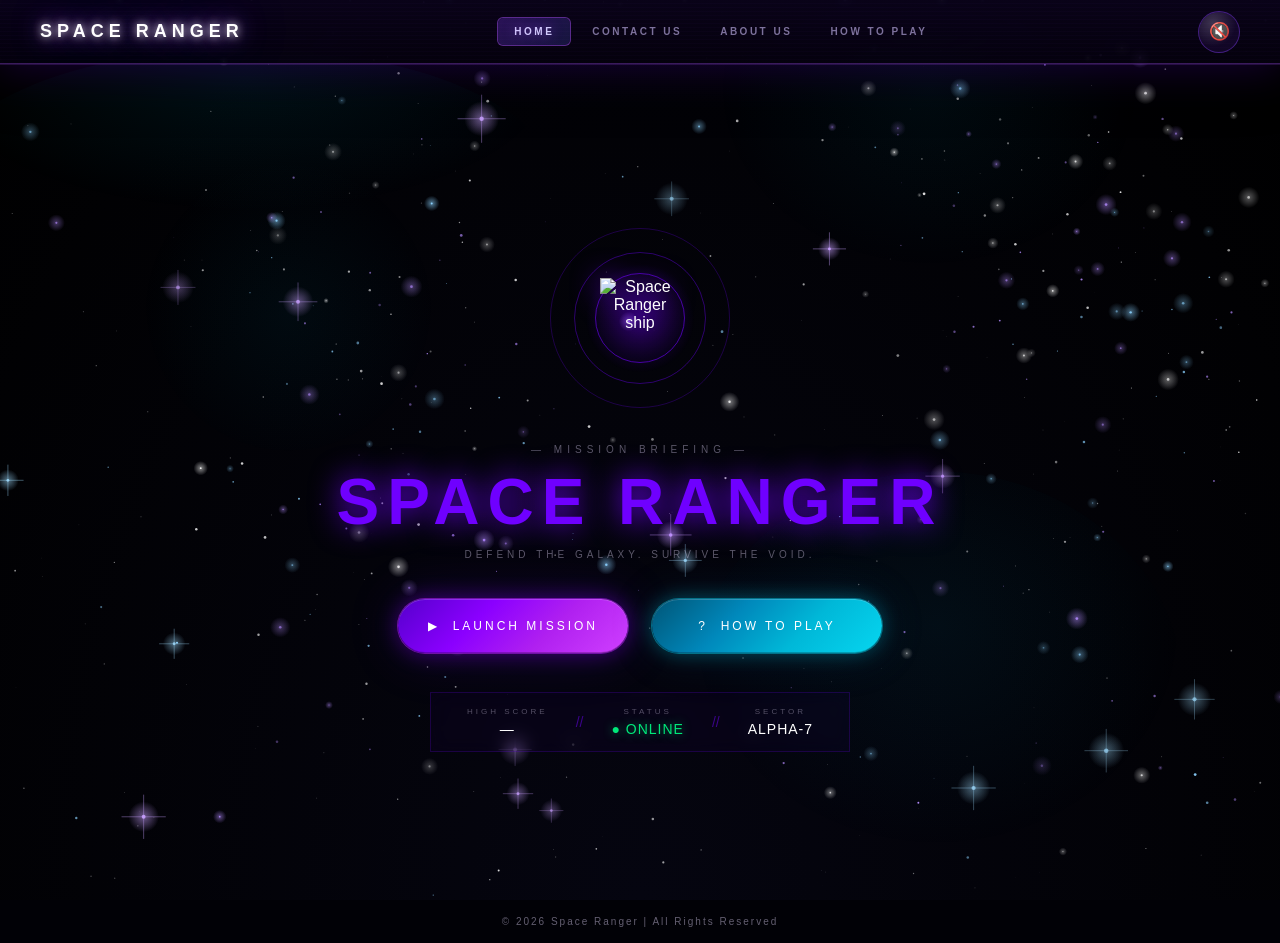
==== index.html @ cdeeedcb "changes files" ====
<!DOCTYPE html>
<html lang="en">

<head>
    <meta charset="UTF-8">
    <meta name="viewport" content="width=device-width, initial-scale=1.0, maximum-scale=1.0">
    <title>Space Ranger</title>
    <link rel="preconnect" href="https://fonts.googleapis.com">
    <link rel="preconnect" href="https://fonts.gstatic.com" crossorigin>
    <link href="https://fonts.googleapis.com/css2?family=Share+Tech+Mono&display=swap" rel="stylesheet">
    <link rel="stylesheet" href="../css/game.css">
    <link rel="stylesheet" href="../css/index.css">
    <link rel="stylesheet" href="../css/contact.css">
    <link rel="stylesheet" href="../css/shared.css">
</head>

<body>

    <!-- ORIGINAL star canvas — untouched -->
    <canvas id="stars"></canvas>

    <!-- ORIGINAL header — untouched -->
    <header>
        <div class="logo">SPACE RANGER</div>

        <nav class="nav-links">
            <a href="index.html">Home</a>
            <a href="contact.html">Contact Us</a>
            <a href="about.html">About Us</a>
            <a href="how2play.html">How to play</a>
        </nav>

        <div class="music-controls">
            <button id="musicToggle" class="music-btn">🔇</button>
            <audio id="bgMusic" loop>
                <source src="../WebPictures/bg-music.mp3" type="audio/mpeg">
            </audio>
        </div>
    
    <!-- Mobile hamburger -->
    <button class="hamburger" id="hamburgerBtn" aria-label="Menu">
        <span></span><span></span><span></span>
    </button>
</header>

<!-- Mobile nav drawer (outside header) -->
<nav class="mobile-nav-drawer" id="mobileNavDrawer">
    <a href="index.html">Home</a>
    <a href="contact.html">Contact Us</a>
    <a href="about.html">About Us</a>
    <a href="how2play.html">How to play</a>
</nav>

    <!-- REDESIGNED hero section -->
    <section class="hero">

        <!-- Ship display with rings -->
        <div class="ship-container">
            <div class="ship-ring ship-ring--outer"></div>
            <div class="ship-ring ship-ring--mid"></div>
            <div class="ship-ring ship-ring--inner"></div>
            <div class="ship-glow"></div>
            <img src="../WebPictures/shooter.png" class="ship-img" alt="Space Ranger ship">
        </div>

        <!-- Title -->
        <div class="title-block">
            <p class="title-eyebrow">— MISSION BRIEFING —</p>
            <h1 class="heroTitle">SPACE RANGER</h1>
            <p class="title-sub">DEFEND THE GALAXY. SURVIVE THE VOID.</p>
        </div>

        <!-- Buttons -->
        <div class="btn-group">
            <button onclick="location.href='game.html'" class="heroBtn heroBtn--primary">
                <span class="heroBtn__shimmer"></span>
                <span class="heroBtn__label">▶&nbsp;&nbsp;LAUNCH MISSION</span>
            </button>

            <button onclick="location.href='how2play.html'" class="heroBtn heroBtn--secondary">
                <span class="heroBtn__shimmer"></span>
                <span class="heroBtn__label">?&nbsp;&nbsp;HOW TO PLAY</span>
            </button>
        </div>

        <!-- Stats strip -->
        <div class="stats-strip">
            <div class="stat">
                <span class="stat__label">HIGH SCORE</span>
                <span class="stat__value" id="hsDisplay">—</span>
            </div>
            <div class="stat-divider">//</div>
            <div class="stat">
                <span class="stat__label">STATUS</span>
                <span class="stat__value stat__value--online">● ONLINE</span>
            </div>
            <div class="stat-divider">//</div>
            <div class="stat">
                <span class="stat__label">SECTOR</span>
                <span class="stat__value">ALPHA-7</span>
            </div>
        </div>

    </section>

    <footer>
        © 2026 Space Ranger | All Rights Reserved
    </footer>

    <script src="../js/game.js"></script>
    <script>
        const hs = localStorage.getItem('highScore');
        const el = document.getElementById('hsDisplay');
        if (el && hs && parseInt(hs) > 0) el.textContent = parseInt(hs).toLocaleString();
    </script>

    <!-- Shared header: scroll-shrink + active nav link -->
    <script>
    (function() {
        // Scroll shrink
        window.addEventListener("scroll", function() {
            document.querySelector("header").classList.toggle("scrolled", window.scrollY > 40);
        }, { passive: true });

        // Mark current page link as active
        var links = document.querySelectorAll("header .nav-links a");
        var page  = location.pathname.split("/").pop() || "index.html";
        links.forEach(function(a) {
            if (a.getAttribute("href") === page) a.classList.add("active");
        });

        // Sync music-btn class with bgMusic element
        var bgMusic = document.getElementById("bgMusic");
        var musicBtn = document.querySelector("header .music-btn");
        if (bgMusic && musicBtn) {
            bgMusic.addEventListener("play",  function(){ musicBtn.classList.add("music-playing"); });
            bgMusic.addEventListener("pause", function(){ musicBtn.classList.remove("music-playing"); });
        }
    })();
    </script>

    <!-- Hamburger menu JS -->
    <script>
    (function() {
        var btn = document.getElementById('hamburgerBtn');
        var drawer = document.getElementById('mobileNavDrawer');
        if (!btn || !drawer) return;
        btn.addEventListener('click', function(e) {
            e.stopPropagation();
            var open = btn.classList.toggle('open');
            drawer.classList.toggle('open', open);
        });
        document.addEventListener('click', function(e) {
            if (!btn.contains(e.target) && !drawer.contains(e.target)) {
                btn.classList.remove('open');
                drawer.classList.remove('open');
            }
        });
        // Mark active link
        var links = drawer.querySelectorAll('a');
        var page = location.pathname.split('/').pop() || 'index.html';
        links.forEach(function(a) {
            if (a.getAttribute('href') === page) a.classList.add('active');
        });
    })();
    </script>
</body>
</html>
---- css/game.css ----
/* ================= CUSTOM FONT ================= */
@font-face {
    font-family: 'Orbitron';
    src: url('../Orbitron/static/Orbitron-Regular.ttf') format('truetype');
    font-weight: normal;
}
@font-face {
    font-family: 'Orbitron';
    src: url('../Orbitron/static/Orbitron-Bold.ttf') format('truetype');
    font-weight: bold;
}
@font-face {
    font-family: 'Orbitron';
    src: url('../Orbitron/static/Orbitron-ExtraBold.ttf') format('truetype');
    font-weight: 900;
}

/* ================= CSS VARIABLES ================= */
:root {
    --bg-primary: #02020d;
    --bg-glass: rgba(8, 5, 22, 0.88);
    --bg-overlay: rgba(2, 2, 13, 0.95);
    --accent-primary: #6d28d9;
    --accent-secondary: #a855f7;
    --accent-tertiary: #06b6d4;
    --accent-neon: #39ff14;
    --accent-danger: #ff2d55;
    --accent-warn: #fbbf24;
    --accent-gold: #f59e0b;
    --text-primary: #eeeaff;
    --text-secondary: rgba(200, 185, 255, 0.8);
    --text-muted: rgba(150, 130, 200, 0.6);
    --border-subtle: rgba(109, 40, 217, 0.22);
    --border-strong: rgba(168, 85, 247, 0.6);
    --shadow-card: 0 12px 48px rgba(0,0,0,0.7);
    --canvas-bg: #000006;
    --canvas-border: rgba(109, 40, 217, 0.4);
    --canvas-glow: 0 0 80px rgba(109,40,217,0.35), 0 0 160px rgba(6,182,212,0.1), inset 0 0 40px rgba(109,40,217,0.05);
    --ui-bar-bg: rgba(4, 2, 16, 0.9);
    --ui-bar-border: rgba(109, 40, 217, 0.4);
    --btn-bg: rgba(109, 40, 217, 0.12);
    --btn-border: rgba(168, 85, 247, 0.6);
    --btn-hover-bg: rgba(109, 40, 217, 0.4);
    --btn-hover-glow: 0 0 32px rgba(109,40,217,0.8), 0 0 64px rgba(109,40,217,0.3);
}

/* ================= RESET ================= */
*, *::before, *::after { box-sizing: border-box; margin: 0; padding: 0; }

/* ================= BODY ================= */
/* Base styles for all pages */
body {
    font-family: 'Orbitron', monospace;
    background: var(--bg-primary);
    color: var(--text-primary);
    -webkit-font-smoothing: antialiased;
}

/* Game page only — lock viewport, no scroll */
body.gamePage {
    overflow: hidden;
    height: 100dvh;
    width: 100vw;
    display: flex;
    flex-direction: column;
    align-items: center;
    justify-content: center;
    position: relative;
}

/* Animated background nebula mesh — game page only */
body.gamePage::before {
    content: '';
    position: fixed;
    inset: 0;
    background:
        radial-gradient(ellipse 80% 65% at 10% 50%, rgba(109,40,217,0.22) 0%, transparent 55%),
        radial-gradient(ellipse 55% 45% at 90% 15%, rgba(6,182,212,0.12) 0%, transparent 50%),
        radial-gradient(ellipse 60% 50% at 60% 90%, rgba(168,85,247,0.14) 0%, transparent 50%);
    pointer-events: none;
    z-index: 0;
    animation: nebulaDrift 18s ease-in-out infinite alternate;
}

/* Scanline CRT overlay — game page only */
body.gamePage::after {
    content: '';
    position: fixed;
    inset: 0;
    background: repeating-linear-gradient(
        0deg,
        transparent,
        transparent 2px,
        rgba(0,0,0,0.05) 2px,
        rgba(0,0,0,0.05) 4px
    );
    pointer-events: none;
    z-index: 999;
}

/* ===================== STARFIELD CANVAS ===================== */
#stars {
    position: fixed;
    inset: 0;
    width: 100%;
    height: 100%;
    z-index: 1;
    pointer-events: none;
}

/* ===================== GAME WRAPPER ===================== */
#gameWrapper {
    position: relative;
    z-index: 10;
    display: flex;
    align-items: center;
    justify-content: center;
    width: 100vw;
    height: 100dvh;
    overflow: hidden;
}

/* ===================== GAME CONTAINER =====================
   JS sets width/height dynamically based on portrait vs landscape.
   ======================================================== */
#gameContainer {
    position: relative;
    width: 1600px;   /* overridden by JS on mobile */
    height: 850px;   /* overridden by JS on mobile */
    transform-origin: center center;
    flex-shrink: 0;
    filter: drop-shadow(0 0 40px rgba(109,40,217,0.4)) drop-shadow(0 0 80px rgba(6,182,212,0.1));
}

/* ===================== CANVAS ===================== */
#gameCanvas {
    position: absolute;
    inset: 0;
    width: 100%;    /* fills gameContainer which JS sizes */
    height: 100%;
    background: var(--canvas-bg);
    border: 1.5px solid var(--canvas-border);
    border-radius: 20px;
    box-shadow: var(--canvas-glow);
    display: block;
    z-index: 0;
}

/* ===================== HUD BAR ===================== */
#ui {
    font-family: 'Orbitron', monospace;
    position: absolute;
    top: 18px;
    left: 50%;
    transform: translateX(-50%);
    z-index: 20;
    color: var(--text-primary);
    font-size: 10px;
    letter-spacing: 2px;
    background: var(--ui-bar-bg);
    padding: 10px 28px;
    border-radius: 60px;
    backdrop-filter: blur(20px);
    -webkit-backdrop-filter: blur(20px);
    border: 1px solid transparent;
    background-clip: padding-box;
    box-shadow: 0 0 30px rgba(109,40,217,0.2), var(--shadow-card), inset 0 1px 0 rgba(255,255,255,0.06);
    display: flex;
    align-items: center;
    gap: 6px;
    white-space: nowrap;
    position: absolute;
}

/* Animated glowing rim on HUD */
#ui-wrapper {
    position: absolute;
    top: 18px;
    left: 50%;
    transform: translateX(-50%);
    z-index: 20;
    border-radius: 60px;
    padding: 1px;
    background: linear-gradient(90deg, var(--accent-primary), var(--accent-tertiary), var(--accent-secondary), var(--accent-primary));
    background-size: 200% 100%;
    animation: hudRim 4s linear infinite;
}

#ui {
    position: relative;
    top: auto;
    left: auto;
    transform: none;
    border-radius: 60px;
    background: var(--ui-bar-bg);
    margin: 0;
}

.hud-label {
    color: var(--text-muted);
    font-size: 8px;
    letter-spacing: 2.5px;
    text-transform: uppercase;
}

.hud-value {
    color: var(--accent-secondary);
    font-weight: bold;
    font-size: 15px;
    text-shadow: 0 0 14px rgba(168,85,247,0.75), 0 0 28px rgba(168,85,247,0.3);
    min-width: 28px;
    text-align: right;
    font-variant-numeric: tabular-nums;
}

.hud-sep {
    width: 1px;
    height: 20px;
    background: linear-gradient(to bottom, transparent, var(--border-strong), transparent);
    margin: 0 10px;
    display: inline-block;
}

#lives {
    display: inline-flex;
    align-items: center;
    gap: 4px;
    margin-left: 4px;
}

#lives img {
    width: 18px;
    height: auto;
    filter: drop-shadow(0 0 6px rgba(255,45,85,0.8));
    transition: transform 0.2s;
}

/* ===================== CONTROL BUTTONS ===================== */
.game-controls {
    position: absolute;
    top: 18px;
    right: 18px;
    display: flex;
    gap: 10px;
    z-index: 25;
    align-items: center;
}

.ctrl-btn {
    width: 48px;
    height: 48px;
    border-radius: 50%;
    background: var(--btn-bg);
    border: 1.5px solid var(--btn-border);
    color: var(--text-primary);
    font-size: 18px;
    cursor: pointer;
    display: flex;
    justify-content: center;
    align-items: center;
    backdrop-filter: blur(16px);
    -webkit-backdrop-filter: blur(16px);
    transition: all 0.25s cubic-bezier(0.175, 0.885, 0.32, 1.275);
    box-shadow: 0 4px 16px rgba(0,0,0,0.4), inset 0 1px 0 rgba(255,255,255,0.08);
    position: relative;
    overflow: hidden;
    padding: 0;
    user-select: none;
}

.ctrl-btn::before {
    content: '';
    position: absolute;
    inset: 0;
    border-radius: 50%;
    background: radial-gradient(circle at 35% 28%, rgba(255,255,255,0.16), transparent 60%);
    pointer-events: none;
}

.ctrl-btn:hover {
    background: var(--btn-hover-bg);
    border-color: var(--accent-secondary);
    box-shadow: var(--btn-hover-glow), 0 4px 16px rgba(0,0,0,0.4);
    transform: scale(1.1);
}

.ctrl-btn:active { transform: scale(0.92); }

.music-playing {
    border-color: var(--accent-tertiary) !important;
    box-shadow: 0 0 20px rgba(6,182,212,0.6), 0 0 40px rgba(6,182,212,0.2) !important;
    animation: pulseGlow 2s ease-in-out infinite;
}

#pauseBtn img {
    width: 40%;
    height: auto;
    pointer-events: none;
    filter: brightness(0) invert(1);
    opacity: 0.88;
}

/* ===================== FLOATING SCORE POPUPS ===================== */
.score-popup {
    position: absolute;
    font-family: 'Orbitron', monospace;
    font-weight: bold;
    font-size: 18px;
    color: var(--accent-warn);
    text-shadow: 0 0 14px rgba(251,191,36,0.9);
    pointer-events: none;
    z-index: 30;
    animation: floatUp 0.9s ease-out forwards;
    letter-spacing: 2px;
}

/* ===================== LEVEL UP BANNER ===================== */
#levelBanner {
    position: absolute;
    top: 50%;
    left: 50%;
    transform: translateX(-50%) translateY(-50%);
    z-index: 50;
    font-size: 32px;
    font-weight: 900;
    letter-spacing: 8px;
    text-transform: uppercase;
    color: var(--accent-tertiary);
    text-shadow: 0 0 40px rgba(6,182,212,0.9), 0 0 80px rgba(6,182,212,0.4);
    display: none;
    white-space: nowrap;
    pointer-events: none;
}

/* ===================== OVERLAY ===================== */
#overlay {
    position: absolute;
    inset: 0;
    background: var(--bg-overlay);
    backdrop-filter: blur(18px);
    -webkit-backdrop-filter: blur(18px);
    display: none;
    justify-content: center;
    align-items: center;
    z-index: 100;
    border-radius: 20px;
    animation: overlayIn 0.3s ease forwards;
}

/* ===================== CARDS ===================== */
#pauseMenu,
#gameOver {
    font-family: 'Orbitron', monospace;
    background: var(--bg-glass);
    padding: 52px 64px;
    border-radius: 32px;
    text-align: center;
    border: 1px solid var(--border-strong);
    display: flex;
    flex-direction: column;
    align-items: center;
    gap: 14px;
    box-shadow: var(--shadow-card), 0 0 100px rgba(109,40,217,0.2), inset 0 1px 0 rgba(255,255,255,0.08);
    animation: cardPop 0.38s cubic-bezier(0.34, 1.56, 0.64, 1) forwards;
    position: relative;
    overflow: hidden;
    min-width: 360px;
}

#pauseMenu::before, #gameOver::before {
    content: '';
    position: absolute;
    top: 0; left: 0;
    width: 60px; height: 60px;
    border-top: 2px solid var(--accent-tertiary);
    border-left: 2px solid var(--accent-tertiary);
    border-radius: 32px 0 0 0;
    opacity: 0.6;
    pointer-events: none;
}

#pauseMenu::after, #gameOver::after {
    content: '';
    position: absolute;
    bottom: 0; right: 0;
    width: 60px; height: 60px;
    border-bottom: 2px solid var(--accent-primary);
    border-right: 2px solid var(--accent-primary);
    border-radius: 0 0 32px 0;
    opacity: 0.6;
    pointer-events: none;
}

#pauseMenu h2 {
    font-size: 28px;
    letter-spacing: 10px;
    margin: 0 0 8px;
    background: linear-gradient(135deg, var(--text-primary) 20%, var(--accent-secondary));
    -webkit-background-clip: text;
    -webkit-text-fill-color: transparent;
    background-clip: text;
    text-transform: uppercase;
}

/* Game over h1 — scoped to game page only */
body.gamePage h1 {
    font-family: 'Orbitron', monospace;
    font-size: 38px;
    letter-spacing: 6px;
    margin: 0 0 6px;
    color: var(--accent-danger);
    text-shadow: 0 0 40px rgba(255,45,85,0.6);
    text-transform: uppercase;
    animation: glitch 5s infinite;
    font-weight: 900;
}

#gameOver p {
    color: var(--text-secondary);
    font-size: 11px;
    letter-spacing: 3px;
    margin: 0 0 6px;
    text-transform: uppercase;
}

#finalScore {
    color: var(--accent-gold);
    font-size: 28px;
    font-weight: bold;
    text-shadow: 0 0 22px rgba(245,158,11,0.8);
    display: block;
    margin-top: 4px;
    font-variant-numeric: tabular-nums;
}

#newBestLabel {
    display: none;
    font-size: 9px;
    letter-spacing: 3px;
    color: #39ff14;
    text-shadow: 0 0 12px rgba(57,255,20,0.8);
    text-transform: uppercase;
    border: 1px solid rgba(57,255,20,0.3);
    padding: 4px 14px;
    border-radius: 20px;
    background: rgba(57,255,20,0.06);
    animation: pulse 1s ease-in-out infinite;
}
#newBestLabel.show { display: block; }

/* ===================== HERO BUTTONS ===================== */
.heroBtn {
    font-family: 'Orbitron', monospace;
    width: 220px;
    padding: 14px 20px;
    margin: 3px;
    font-size: 11px;
    letter-spacing: 2.5px;
    border: 1.5px solid var(--btn-border);
    border-radius: 60px;
    cursor: pointer;
    background: var(--btn-bg);
    color: var(--text-primary);
    position: relative;
    overflow: hidden;
    transition: all 0.3s cubic-bezier(0.175, 0.885, 0.32, 1.275);
    text-transform: uppercase;
    backdrop-filter: blur(8px);
    box-shadow: 0 4px 14px rgba(0,0,0,0.25), inset 0 1px 0 rgba(255,255,255,0.07);
}

.heroBtn::before {
    content: '';
    position: absolute;
    inset: 0;
    background: linear-gradient(135deg, var(--accent-primary), var(--accent-secondary));
    transform: translateX(-108%) skewX(-8deg);
    transition: transform 0.4s cubic-bezier(0.77,0,0.175,1);
    z-index: 0;
}

.heroBtn::after {
    content: '';
    position: absolute;
    top: 0; left: -55%;
    width: 38%; height: 100%;
    background: linear-gradient(90deg, transparent, rgba(255,255,255,0.22), transparent);
    transform: skewX(-18deg);
    transition: left 0.5s ease;
    z-index: 1;
}

.heroBtn span { position: relative; z-index: 2; }

.heroBtn:hover {
    transform: translateY(-3px) scale(1.04);
    box-shadow: var(--btn-hover-glow), 0 8px 24px rgba(0,0,0,0.3);
    border-color: var(--accent-secondary);
    color: white;
}

.heroBtn:hover::before { transform: translateX(0) skewX(-8deg); }
.heroBtn:hover::after  { left: 130%; }
.heroBtn:active { transform: translateY(0) scale(0.96); }

.heroBtn.btn-danger {
    border-color: rgba(255,45,85,0.45);
    color: rgba(255,45,85,0.9);
}
.heroBtn.btn-danger::before { background: linear-gradient(135deg, #7f1d1d, #ff2d55); }
.heroBtn.btn-danger:hover {
    border-color: #ff2d55;
    color: white;
    box-shadow: 0 0 28px rgba(255,45,85,0.5), 0 8px 24px rgba(0,0,0,0.3);
}

.heroBtn.btn-secondary {
    border-color: rgba(6,182,212,0.4);
    color: rgba(6,182,212,0.9);
}
.heroBtn.btn-secondary::before { background: linear-gradient(135deg, #0e7490, #06b6d4); }
.heroBtn.btn-secondary:hover {
    border-color: #06b6d4;
    color: white;
    box-shadow: 0 0 28px rgba(6,182,212,0.5), 0 8px 24px rgba(0,0,0,0.3);
}

/* ===================== MOBILE CONTROLS ===================== */
#mobileControls {
    display: none;
    position: fixed;
    bottom: max(20px, env(safe-area-inset-bottom, 20px));
    left: 0;
    right: 0;
    justify-content: space-between;
    align-items: flex-end;
    padding: 0 20px 12px;
    z-index: 9999;   /* above canvas scanline overlay (z-index: 999) */
    pointer-events: none; /* passthrough on container */
    touch-action: none;
}

/* Only the actual buttons receive touch */
#mobileControls .mobile-dpad,
#mobileControls .mobile-fire-btn,
#mobileControls .mobile-btn {
    pointer-events: auto;
}

.mobile-dpad {
    display: flex;
    gap: 12px;
}

.mobile-btn {
    width: 76px;
    height: 76px;
    border-radius: 50%;
    background: rgba(109,40,217,0.2);
    border: 2px solid rgba(168,85,247,0.5);
    color: var(--text-primary);
    font-size: 26px;
    display: flex;
    align-items: center;
    justify-content: center;
    touch-action: none;
    user-select: none;
    backdrop-filter: blur(12px);
    transition: background 0.1s, transform 0.1s;
    -webkit-tap-highlight-color: transparent;
    cursor: pointer;
}

.mobile-btn.pressed {
    background: rgba(109,40,217,0.5);
    transform: scale(0.9);
    box-shadow: 0 0 24px rgba(109,40,217,0.7);
}

.mobile-fire-btn {
    width: 96px;
    height: 96px;
    background: rgba(255,45,85,0.2);
    border-color: rgba(255,45,85,0.5);
    font-size: 32px;
}

.mobile-fire-btn.pressed {
    background: rgba(255,45,85,0.45);
    box-shadow: 0 0 28px rgba(255,45,85,0.8);
}

/* ===================== NAV ===================== */
header {
    display: flex;
    justify-content: space-between;
    align-items: center;
    padding: 14px 5%;
    background: var(--bg-glass);
    backdrop-filter: blur(15px);
    border-bottom: 1px solid var(--border-subtle);
    position: sticky;
    top: 0;
    z-index: 1000;
}

.logo {
    font-family: 'Orbitron', sans-serif;
    font-size: 22px;
    font-weight: 900;
    color: var(--text-primary);
    letter-spacing: 3px;
    text-shadow: 0 0 14px rgba(109,40,217,0.7);
    cursor: pointer;
}

.nav-links { display: flex; gap: 40px; }

.nav-links a {
    font-family: 'Orbitron', sans-serif;
    text-decoration: none;
    color: var(--text-secondary);
    font-size: 13px;
    text-transform: uppercase;
    letter-spacing: 1.5px;
    position: relative;
    padding: 5px 0;
    transition: color 0.3s;
}

.nav-links a:hover { color: var(--accent-secondary); }

.nav-links a::after {
    content: '';
    position: absolute;
    width: 0; height: 2px;
    bottom: 0; left: 0;
    background: linear-gradient(90deg, var(--accent-primary), var(--accent-tertiary));
    transition: width 0.3s ease;
}

.nav-links a:hover::after { width: 100%; }

/* ===================== ANIMATIONS ===================== */
@keyframes nebulaDrift {
    0%   { opacity: 0.8; }
    100% { opacity: 1; }
}

@keyframes hudRim {
    0%   { background-position: 0% 0%; }
    100% { background-position: 200% 0%; }
}

@keyframes screenShake {
    0%   { transform: translate(0,0) rotate(0deg); }
    15%  { transform: translate(-4px,-3px) rotate(-0.6deg); }
    30%  { transform: translate(4px,3px) rotate(0.6deg); }
    50%  { transform: translate(-3px,2px) rotate(-0.3deg); }
    70%  { transform: translate(3px,-2px) rotate(0.2deg); }
    90%  { transform: translate(-1px,1px) rotate(-0.1deg); }
    100% { transform: translate(0,0) rotate(0deg); }
}

@keyframes pulseGlow {
    0%,100% { box-shadow: 0 0 10px rgba(6,182,212,0.4); }
    50%      { box-shadow: 0 0 28px rgba(6,182,212,0.9), 0 0 50px rgba(6,182,212,0.3); }
}

@keyframes pulse {
    0%,100% { opacity: 1; }
    50%      { opacity: 0.5; }
}

@keyframes cardPop {
    from { opacity: 0; transform: scale(0.85) translateY(20px); }
    to   { opacity: 1; transform: scale(1) translateY(0); }
}

@keyframes overlayIn {
    from { opacity: 0; }
    to   { opacity: 1; }
}

@keyframes floatUp {
    0%   { opacity: 1; transform: translateY(0) scale(1); }
    100% { opacity: 0; transform: translateY(-64px) scale(0.75); }
}

@keyframes glitch {
    0%,88%,100% { clip-path: none; transform: none; }
    90% { clip-path: polygon(0 10%,100% 10%,100% 30%,0 30%); transform: translateX(-5px); }
    92% { clip-path: polygon(0 55%,100% 55%,100% 75%,0 75%); transform: translateX(5px); }
    94% { clip-path: polygon(0 38%,100% 38%,100% 52%,0 52%); transform: translateX(-3px); }
    96% { clip-path: none; transform: none; }
}

@keyframes levelFlash {
    0%   { opacity: 0; transform: translateX(-50%) translateY(-50%) scale(0.4); }
    30%  { opacity: 1; transform: translateX(-50%) translateY(-50%) scale(1.1); }
    60%  { opacity: 1; transform: translateX(-50%) translateY(-50%) scale(1); }
    100% { opacity: 0; transform: translateX(-50%) translateY(-50%) scale(1.2); }
}

.shake-effect { animation: screenShake 0.45s ease-out; }

/* ===================== RESPONSIVE — MOBILE PORTRAIT ===================== */

@media (max-width: 900px), (pointer: coarse) {

    /* Body: lock to viewport, no scroll, no overflow */
    body.gamePage {
        overflow: hidden;
        width: 100vw;
        height: 100dvh;
        display: flex;
        align-items: center;
        justify-content: center;
    }

    /* Wrapper fills entire screen */
    #gameWrapper {
        width: 100vw;
        height: 100dvh;
        overflow: hidden;
    }

    /* Canvas: no rounded corners, no border — edge to edge */
    #gameCanvas {
        border-radius: 0 !important;
        border: none !important;
        box-shadow: none !important;
    }

    /* HUD: smaller, stays inside portrait canvas */
    #ui-wrapper {
        top: 10px;
        left: 50%;
        transform: translateX(-50%);
    }
    #ui {
        font-size: 7px;
        padding: 6px 12px;
        gap: 4px;
        white-space: nowrap;
    }
    .hud-value  { font-size: 11px; min-width: 20px; }
    .hud-sep    { margin: 0 5px; height: 16px; }
    #lives img  { width: 14px; }

    /* Pause/music buttons — top right, smaller */
    .game-controls {
        top: 8px;
        right: 8px;
        gap: 6px;
    }
    .ctrl-btn {
        width: 36px;
        height: 36px;
        font-size: 14px;
    }

    /* ── MOBILE CONTROLS — portrait layout ──
       Left side:  ◀  ▶  (stacked vertically or side by side)
       Right side: 🔥 fire button
       Positioned at the very bottom corners, floating over the canvas
    ─────────────────────────────────────────── */
    #mobileControls {
        display: flex;
        position: fixed;
        bottom: 0;
        left: 0;
        right: 0;
        height: 130px;
        justify-content: space-between;
        align-items: flex-end;
        padding: 0 16px 20px;
        z-index: 9999;
        pointer-events: none;
        background: linear-gradient(to top, rgba(0,0,0,0.45) 0%, transparent 100%);
    }

    #mobileControls .mobile-dpad,
    #mobileControls .mobile-fire-btn,
    #mobileControls .mobile-btn {
        pointer-events: auto;
    }

    /* D-pad: left and right arrows side by side on left */
    .mobile-dpad {
        display: flex;
        flex-direction: row;
        gap: 10px;
        align-items: flex-end;
    }

    .mobile-btn {
        width: 72px;
        height: 72px;
        border-radius: 50%;
        background: rgba(109, 40, 217, 0.25);
        border: 2px solid rgba(168, 85, 247, 0.6);
        color: var(--text-primary);
        font-size: 24px;
        display: flex;
        align-items: center;
        justify-content: center;
        touch-action: none;
        user-select: none;
        -webkit-user-select: none;
        backdrop-filter: blur(10px);
        -webkit-backdrop-filter: blur(10px);
        transition: background 0.1s, transform 0.1s;
        -webkit-tap-highlight-color: transparent;
        cursor: pointer;
        box-shadow: 0 4px 20px rgba(109, 40, 217, 0.3);
    }

    .mobile-btn.pressed {
        background: rgba(109, 40, 217, 0.6);
        transform: scale(0.88);
        box-shadow: 0 0 28px rgba(109, 40, 217, 0.8);
    }

    /* Fire button — right side, bigger */
    .mobile-fire-btn {
        width: 88px;
        height: 88px;
        font-size: 30px;
        background: rgba(255, 45, 85, 0.25);
        border-color: rgba(255, 45, 85, 0.6);
        box-shadow: 0 4px 20px rgba(255, 45, 85, 0.3);
    }

    .mobile-fire-btn.pressed {
        background: rgba(255, 45, 85, 0.55);
        box-shadow: 0 0 32px rgba(255, 45, 85, 0.9);
    }

    /* Overlay cards: fit portrait width */
    #pauseMenu,
    #gameOver {
        padding: 28px 20px;
        min-width: 0;
        width: calc(100% - 48px);
        max-width: 340px;
        gap: 10px;
        border-radius: 20px;
    }

    #pauseMenu h2     { font-size: 18px; letter-spacing: 5px; }
    body.gamePage h1  { font-size: 22px; letter-spacing: 3px; }
    #finalScore       { font-size: 20px; }

    .heroBtn {
        width: 100%;
        max-width: 220px;
        font-size: 9px;
        padding: 12px 16px;
    }
}

/* Extra small phones */
@media (max-width: 380px) {
    .mobile-btn       { width: 62px; height: 62px; font-size: 20px; }
    .mobile-fire-btn  { width: 76px; height: 76px; font-size: 26px; }
    #mobileControls   { padding: 0 10px 14px; height: 110px; }
}
---- css/index.css ----
/* =========================================
    CUSTOM FONTS
========================================= */
@font-face {
    font-family: 'Orbitron';
    src: url('../Orbitron/static/Orbitron-Regular.ttf') format('truetype');
    font-weight: normal;
    font-style: normal;
}

/* =========================================
    GLOBAL STYLES  (unchanged)
========================================= */
* {
    margin: 0;
    padding: 0;
    box-sizing: border-box;
}

html, body {
    min-height: 100%;
    overflow-y: auto;
    overflow-x: hidden;
    display: flex;
    flex-direction: column;
    font-family: 'Orbitron', Arial, sans-serif;
}

footer {
    padding: 10px;
    text-align: center;
    color: white;
    background: rgba(0, 0, 0, 0.5);
    font-family: 'Orbitron', sans-serif;
    font-size: 11px;
    letter-spacing: 2px;
}

/* =========================================
    CANVAS STAR BACKGROUND  (unchanged)
========================================= */
#stars {
    position: fixed;
    top: 0;
    left: 0;
    width: 100%;
    height: 100%;
    z-index: -1;
    background: radial-gradient(ellipse at bottom, #050510 0%, #000000 100%);
}

/* =========================================
    HEADER  (unchanged)
========================================= */
header {
    position: fixed;
    top: 0; left: 0; right: 0;
    z-index: 100;
    display: flex;
    align-items: center;
    justify-content: space-between;
    padding: 0 32px;
    height: 60px;
    background: rgba(0, 0, 0, 0.6);
    backdrop-filter: blur(10px);
    border-bottom: 1px solid rgba(111, 0, 255, 0.3);
}

.logo {
    font-family: 'Orbitron', sans-serif;
    font-size: 16px;
    letter-spacing: 4px;
    color: white;
}

.nav-links {
    display: flex;
    gap: 6px;
}

.nav-links a {
    font-family: 'Orbitron', sans-serif;
    font-size: 11px;
    letter-spacing: 1px;
    color: rgba(200, 190, 220, 0.6);
    text-decoration: none;
    padding: 6px 14px;
    transition: color 0.2s;
}

.nav-links a:hover {
    color: white;
}

.music-controls {
    display: flex;
    align-items: center;
}

.music-btn {
    background: transparent;
    border: 1px solid rgba(111, 0, 255, 0.3);
    padding: 6px 12px;
    font-size: 16px;
    cursor: pointer;
    color: white;
    transition: border-color 0.2s;
}

.music-btn:hover {
    border-color: rgb(111, 0, 255);
}

/* =========================================
    HERO SECTION
========================================= */
.hero {
    flex: 1;
    min-height: 100vh;
    padding-top: 80px;
    display: flex;
    flex-direction: column;
    align-items: center;
    justify-content: center;
    gap: 36px;
    text-align: center;
    color: white;
    position: relative;
}

/* =========================================
    SHIP DISPLAY
========================================= */
.ship-container {
    position: relative;
    width: 180px;
    height: 180px;
    display: flex;
    align-items: center;
    justify-content: center;
}

.ship-ring {
    position: absolute;
    border-radius: 50%;
    border: 1px solid rgba(111, 0, 255, 0.25);
    animation: ringPulse 4s ease-in-out infinite;
}

.ship-ring--outer { width: 180px; height: 180px; animation-delay: 0s; }
.ship-ring--mid   { width: 132px; height: 132px; animation-delay: 0.6s; border-color: rgba(111,0,255,0.4); }
.ship-ring--inner { width: 90px;  height: 90px;  animation-delay: 1.2s; border-color: rgba(111,0,255,0.6); }

@keyframes ringPulse {
    0%, 100% { opacity: 0.35; transform: scale(1); }
    50%       { opacity: 1;   transform: scale(1.05); }
}

.ship-glow {
    position: absolute;
    width: 110px;
    height: 110px;
    border-radius: 50%;
    background: radial-gradient(circle, rgba(111,0,255,0.35) 0%, transparent 70%);
    animation: glowBreath 3s ease-in-out infinite;
}

@keyframes glowBreath {
    0%, 100% { opacity: 0.5; transform: scale(1); }
    50%       { opacity: 1;   transform: scale(1.25); }
}

.ship-img {
    width: 80px;
    height: 80px;
    object-fit: contain;
    position: relative;
    z-index: 2;
    filter: drop-shadow(0 0 14px rgba(111, 0, 255, 0.9));
    animation: shipHover 3s ease-in-out infinite;
}

@keyframes shipHover {
    0%, 100% { transform: translateY(0px); }
    50%       { transform: translateY(-8px); }
}

/* =========================================
    TITLE BLOCK
========================================= */
.title-block {
    display: flex;
    flex-direction: column;
    align-items: center;
    gap: 10px;
}

.title-eyebrow {
    font-family: 'Orbitron', sans-serif;
    font-size: 10px;
    letter-spacing: 5px;
    color: rgba(200, 190, 220, 0.45);
}

.heroTitle {
    font-family: 'Orbitron', sans-serif;
    font-size: 64px;
    letter-spacing: 8px;
    color: rgb(111, 0, 255);
    text-shadow:
        0 0 20px rgba(111, 0, 255, 0.6),
        0 0 60px rgba(111, 0, 255, 0.2);
    animation: titleGlow 3s ease-in-out infinite;
}

@keyframes titleGlow {
    0%, 100% { text-shadow: 0 0 18px rgba(111,0,255,0.5), 0 0 50px rgba(111,0,255,0.15); }
    50%       { text-shadow: 0 0 30px rgba(111,0,255,0.9), 0 0 80px rgba(111,0,255,0.4); }
}

.title-sub {
    font-family: 'Orbitron', sans-serif;
    font-size: 10px;
    letter-spacing: 4px;
    color: rgba(200, 190, 220, 0.45);
}

/* =========================================
    BUTTONS
========================================= */
.btn-group {
    display: flex;
    gap: 18px;
    flex-wrap: wrap;
    justify-content: center;
}

.heroBtn {
    position: relative;
    width: 230px;
    height: 54px;
    background: transparent;
    border: none;
    padding: 0;
    overflow: hidden;
    font-family: 'Orbitron', sans-serif;
    font-size: 12px;
    letter-spacing: 3px;
    color: white;
    cursor: pointer;
    transition: transform 0.15s;
}

.heroBtn:hover  { transform: translateY(-3px); }
.heroBtn:active { transform: translateY(0) scale(0.97); }

/* Shimmer sweep */
.heroBtn__shimmer {
    position: absolute;
    inset: 0;
    background: linear-gradient(90deg, transparent 0%, rgba(255,255,255,0.08) 50%, transparent 100%);
    transform: translateX(-100%) skewX(-15deg);
    transition: transform 0.55s ease;
    pointer-events: none;
}

.heroBtn:hover .heroBtn__shimmer {
    transform: translateX(200%) skewX(-15deg);
}

.heroBtn__label {
    position: relative;
    z-index: 1;
    display: flex;
    align-items: center;
    justify-content: center;
    width: 100%;
    height: 100%;
}

/* Primary */
.heroBtn--primary {
    outline: 1px solid rgb(111, 0, 255);
    background: rgba(111, 0, 255, 0.08);
    box-shadow: 0 0 0 1px rgba(111,0,255,0.15), inset 0 0 24px rgba(111,0,255,0.06);
}

.heroBtn--primary:hover {
    background: rgba(111, 0, 255, 0.18);
    box-shadow:
        0 0 0 1px rgba(111,0,255,0.9),
        0 0 28px rgba(111,0,255,0.45),
        inset 0 0 20px rgba(111,0,255,0.12);
}

/* Secondary */
.heroBtn--secondary {
    outline: 1px solid rgba(200, 190, 220, 0.25);
    background: rgba(255,255,255,0.03);
}

.heroBtn--secondary:hover {
    outline-color: rgba(200, 190, 220, 0.6);
    background: rgba(255,255,255,0.07);
    box-shadow: 0 0 18px rgba(200,190,220,0.1);
}

/* =========================================
    STATS STRIP
========================================= */
.stats-strip {
    display: flex;
    align-items: center;
    gap: 28px;
    padding: 14px 36px;
    border: 1px solid rgba(111, 0, 255, 0.2);
    background: rgba(111, 0, 255, 0.04);
    backdrop-filter: blur(8px);
}

.stat {
    display: flex;
    flex-direction: column;
    align-items: center;
    gap: 5px;
}

.stat__label {
    font-family: 'Orbitron', sans-serif;
    font-size: 8px;
    letter-spacing: 3px;
    color: rgba(200, 190, 220, 0.4);
}

.stat__value {
    font-family: 'Orbitron', sans-serif;
    font-size: 14px;
    color: white;
    letter-spacing: 1px;
}

.stat__value--online {
    color: #00e87a;
    text-shadow: 0 0 10px rgba(0, 232, 122, 0.5);
    animation: onlinePulse 2s ease-in-out infinite;
}

@keyframes onlinePulse {
    0%, 100% { opacity: 0.8; }
    50%       { opacity: 1; }
}

.stat-divider {
    font-family: 'Orbitron', sans-serif;
    font-size: 14px;
    color: rgba(111, 0, 255, 0.5);
    line-height: 1;
}

/* =========================================
    RESPONSIVE
========================================= */
@media (max-width: 600px) {
    .heroTitle { font-size: 40px; letter-spacing: 5px; }
    .heroBtn   { width: 190px; font-size: 10px; }
    .stats-strip { gap: 14px; padding: 12px 18px; }
    /* nav handled by shared.css hamburger */
}
---- css/contact.css ----
/* =========================================
   CUSTOM FONTS
========================================= */
@font-face {
    font-family: 'Orbitron';
    src: url('../Orbitron/static/Orbitron-Regular.ttf') format('truetype');
    font-weight: normal;
    font-style: normal;
}

/* =========================================
   RESET & BASE
========================================= */
*, *::before, *::after { margin: 0; padding: 0; box-sizing: border-box; }

html, body {
    min-height: 100%;
    overflow-x: hidden;
    overflow-y: auto;
    font-family: 'Orbitron', Arial, sans-serif;
    color: white;
}

/* =========================================
   STAR CANVAS — untouched
========================================= */
#stars {
    position: fixed;
    top: 0; left: 0;
    width: 100%; height: 100%;
    z-index: -1;
    background: radial-gradient(ellipse at bottom, #050510 0%, #000000 100%);
    pointer-events: none;
}

/* =========================================
   CONTACT HERO
========================================= */
.contactHero {
    padding: 140px 8% 80px;
    min-height: 100vh;
    display: flex;
    flex-direction: column;
    align-items: center;
    gap: 14px;
    color: white;
}

.page-eyebrow {
    font-family: 'Share Tech Mono', 'Orbitron', monospace;
    font-size: 10px;
    letter-spacing: 5px;
    color: rgba(200, 190, 220, 0.45);
}

.contactTitle {
    font-family: 'Orbitron', sans-serif;
    font-size: 56px;
    letter-spacing: 6px;
    color: white;
    margin-bottom: 10px;
}

.contactTitle--accent {
    color: rgb(111, 0, 255);
    text-shadow:
        0 0 20px rgba(111, 0, 255, 0.6),
        0 0 60px rgba(111, 0, 255, 0.2);
}

/* =========================================
   CENTER PHOTO
========================================= */
.centerPhoto {
    width: 100%;
    max-width: 820px;
    height: 400px;
    margin: 20px 0 48px;
    position: relative;
    overflow: hidden;
    border: 1px solid rgba(111, 0, 255, 0.25);
}

.centerPhoto img {
    width: 100%;
    height: 100%;
    object-fit: cover;
    display: block;
    filter: brightness(0.7) saturate(0.8);
    transition: filter 0.4s;
}

.centerPhoto:hover img {
    filter: brightness(0.85) saturate(1);
}

/* Purple tint overlay */
.centerPhoto__overlay {
    position: absolute;
    inset: 0;
    background: linear-gradient(
        to bottom,
        rgba(111, 0, 255, 0.08) 0%,
        transparent 40%,
        rgba(4, 4, 15, 0.6) 100%
    );
    z-index: 1;
    pointer-events: none;
}

/* Label badge */
.centerPhoto__label {
    position: absolute;
    bottom: 16px;
    left: 20px;
    z-index: 2;
    font-family: 'Share Tech Mono', monospace;
    font-size: 10px;
    letter-spacing: 3px;
    color: rgba(200, 190, 220, 0.6);
    background: rgba(4, 4, 15, 0.7);
    padding: 5px 12px;
    border-left: 2px solid rgb(111, 0, 255);
}

/* =========================================
   CONTACT INFO
========================================= */
.contactInfo {
    max-width: 820px;
    width: 100%;
    text-align: center;
}

.contactDescription {
    font-size: 12px;
    letter-spacing: 1px;
    line-height: 2;
    color: rgba(200, 190, 220, 0.6);
    margin-bottom: 40px;
}

/* Grid */
.infoGrid {
    display: grid;
    grid-template-columns: repeat(auto-fit, minmax(220px, 1fr));
    gap: 16px;
}

/* Card */
.infoItem {
    display: flex;
    align-items: flex-start;
    gap: 16px;
    padding: 22px 20px;
    background: rgba(111, 0, 255, 0.04);
    border: 1px solid rgba(111, 0, 255, 0.18);
    backdrop-filter: blur(10px);
    text-align: left;
    transition: border-color 0.3s, transform 0.25s, box-shadow 0.3s;
}

.infoItem:hover {
    transform: translateY(-4px);
    border-color: rgba(111, 0, 255, 0.6);
    box-shadow: 0 0 24px rgba(111, 0, 255, 0.2);
}

.infoItem__icon {
    font-size: 22px;
    flex-shrink: 0;
    width: 44px;
    height: 44px;
    display: flex;
    align-items: center;
    justify-content: center;
    border: 1px solid rgba(111, 0, 255, 0.25);
    background: rgba(111, 0, 255, 0.08);
}

.infoItem__body {
    display: flex;
    flex-direction: column;
    gap: 6px;
}

.infoItem__label {
    font-family: 'Share Tech Mono', monospace;
    font-size: 9px;
    letter-spacing: 3px;
    color: rgba(200, 190, 220, 0.4);
}

.infoItem__value {
    font-size: 12px;
    letter-spacing: 1px;
    line-height: 1.7;
    color: rgba(220, 210, 240, 0.85);
}

/* =========================================
   FOOTER
========================================= */
footer {
    text-align: center;
    padding: 16px;
    background: rgba(0, 0, 0, 0.5);
    color: rgba(200, 190, 220, 0.5);
    font-family: 'Orbitron', sans-serif;
    font-size: 10px;
    letter-spacing: 2px;
}

/* =========================================
   RESPONSIVE
========================================= */
@media (max-width: 600px) {
    .contactTitle { font-size: 36px; }
    .centerPhoto  { height: 220px; }
    .infoGrid     { grid-template-columns: 1fr; }
}

/* =========================================
   ENHANCED RESPONSIVE
========================================= */
@media (max-width: 768px) {
    .contactHero { padding: 90px 5% 60px; }
    .contactTitle { font-size: 36px; letter-spacing: 3px; }
    .centerPhoto { height: 200px; }
    .infoGrid { grid-template-columns: 1fr; }
    .contactDescription { font-size: 11px; }
}

@media (max-width: 480px) {
    .contactTitle { font-size: 26px; letter-spacing: 2px; }
    .centerPhoto { height: 160px; }
}
---- css/shared.css ----
/* =====================================================
   SHARED.CSS  —  Space Ranger  |  Loaded LAST
   Fixes: light-mode colors, no button movement,
          unified header, advanced effects
===================================================== */





/* Body background */

/* Stars canvas — light sky instead of black void */

/* Footer */

/* Page eyebrow labels */

/* ── Index page ── */

/* ── About page ── */

/* ── Contact page ── */

/* ── How-to-play page ── */

/* ── Game page ── */

/* ─────────────────────────────────────────────────
   HEADER RESET  — wipe conflicting rules from
   game.css  and  index.css
───────────────────────────────────────────────────*/
header,
header .logo,
header .nav-links,
header .nav-links a,
header .music-controls,
header .music-btn {
    all: unset;
    box-sizing: border-box;
}

/* ─────────────────────────────────────────────────
   HEADER SHELL
───────────────────────────────────────────────────*/
header {
    position: fixed;
    top: 0; left: 0; right: 0;
    z-index: 2000;
    display: flex;
    align-items: center;
    justify-content: space-between;
    padding: 0 40px;
    height: 64px;
    background: linear-gradient(180deg,
        rgba(10, 3, 26, 0.93) 0%,
        rgba(5, 1, 15, 0.84) 100%);
    backdrop-filter: blur(22px) saturate(1.5);
    -webkit-backdrop-filter: blur(22px) saturate(1.5);
    border-bottom: 1px solid rgba(168, 85, 247, 0.3);
    box-shadow:
        0 1px 0 rgba(168, 85, 247, 0.18),
        0 4px 40px rgba(111, 0, 255, 0.2),
        0 8px 60px rgba(0, 0, 0, 0.45);
    transition: height 0.35s ease, background 0.35s ease, box-shadow 0.35s ease;
    overflow: hidden;
}



/* Animated shimmer sweep */
header::after {
    content: '';
    position: absolute;
    bottom: -1px; left: -100%;
    width: 60%; height: 1px;
    background: linear-gradient(90deg,
        transparent,
        rgba(168, 85, 247, 0.9) 30%,
        rgba(6, 182, 212, 0.8) 70%,
        transparent);
    animation: headerBorderSlide 5s linear infinite;
    pointer-events: none;
}

@keyframes headerBorderSlide {
    0%   { left: -80%; }
    100% { left: 120%; }
}

/* Scanline texture */
header::before {
    content: '';
    position: absolute;
    inset: 0;
    background: repeating-linear-gradient(
        0deg,
        transparent, transparent 3px,
        rgba(124, 58, 237, 0.022) 3px,
        rgba(124, 58, 237, 0.022) 4px
    );
    pointer-events: none;
    z-index: 0;
}

header > * { position: relative; z-index: 1; }

/* Scroll-shrink state */
header.scrolled {
    height: 50px;
    background: linear-gradient(180deg,
        rgba(6, 1, 18, 0.97) 0%,
        rgba(3, 0, 10, 0.96) 100%);
    box-shadow:
        0 1px 0 rgba(168, 85, 247, 0.4),
        0 4px 50px rgba(111, 0, 255, 0.36),
        0 12px 60px rgba(0, 0, 0, 0.65);
}

/* ─────────────────────────────────────────────────
   LOGO
───────────────────────────────────────────────────*/
header .logo {
    display: block;
    font-family: 'Orbitron', sans-serif;
    font-size: 18px;
    font-weight: 900;
    letter-spacing: 5px;
    color: #fff;
    cursor: pointer;
    user-select: none;
    text-transform: uppercase;
    text-shadow:
        0 0 8px rgba(255,255,255,0.9),
        0 0 22px rgba(168, 85, 247, 0.95),
        0 0 50px rgba(124, 58, 237, 0.55),
        0 0 90px rgba(124, 58, 237, 0.2);
    animation: logoPulse 4s ease-in-out infinite;
    transition: letter-spacing 0.4s ease;
}

header .logo:hover {
    letter-spacing: 8px;
}

@keyframes logoPulse {
    0%,100% {
        text-shadow:
            0 0 8px rgba(255,255,255,0.9),
            0 0 22px rgba(168,85,247,0.95),
            0 0 50px rgba(124,58,237,0.55),
            0 0 90px rgba(124,58,237,0.2);
    }
    50% {
        text-shadow:
            0 0 14px #fff,
            0 0 34px rgba(192,132,252,1),
            0 0 72px rgba(168,85,247,0.88),
            0 0 130px rgba(6,182,212,0.3);
    }
}
@keyframes logoPulseLight {
    0%,100% {
        text-shadow:
            0 0 10px rgba(91,33,182,0.5),
            0 0 28px rgba(91,33,182,0.25);
    }
    50% {
        text-shadow:
            0 0 14px rgba(124,58,237,0.7),
            0 0 38px rgba(91,33,182,0.38);
    }
}

/* ─────────────────────────────────────────────────
   NAV LINKS
───────────────────────────────────────────────────*/
header .nav-links {
    display: flex;
    align-items: center;
    gap: 4px;
}

header .nav-links a {
    display: inline-block;
    font-family: 'Orbitron', sans-serif;
    font-size: 10px;
    font-weight: 600;
    letter-spacing: 2.5px;
    text-transform: uppercase;
    color: rgba(210, 195, 255, 0.58);
    text-decoration: none;
    padding: 8px 16px;
    border-radius: 6px;
    border: 1px solid transparent;
    position: relative;
    overflow: hidden;
    cursor: pointer;
    transition: color 0.3s ease, border-color 0.3s ease, background 0.3s ease;
}

/* Glass fill on hover */
header .nav-links a::before {
    content: '';
    position: absolute;
    inset: 0;
    border-radius: 6px;
    background: linear-gradient(135deg,
        rgba(124, 58, 237, 0.18),
        rgba(6, 182, 212, 0.07));
    opacity: 0;
    transition: opacity 0.3s ease;
}

/* Gradient underline */
/* header .nav-links a::after {
    content: '';
    position: absolute;
    bottom: 5px; left: 16px; right: 16px;
    height: 1.5px;
    background: linear-gradient(90deg, #7c3aed, #a855f7, #06b6d4);
    border-radius: 2px;
    transform: scaleX(0);
    transform-origin: left;
    transition: transform 0.35s cubic-bezier(0.23, 1, 0.32, 1);
} */

header .nav-links a:hover {
    color: #fff;
    border-color: rgba(124, 58, 237, 0.3);
}
header .nav-links a:hover::before { opacity: 1; }
header .nav-links a:hover::after  { transform: scaleX(1); }

/* Active page */
header .nav-links a.active {
    color: #e0d4ff;
    border-color: rgba(168, 85, 247, 0.45);
    background: rgba(124, 58, 237, 0.15);
    text-shadow: 0 0 12px rgba(168, 85, 247, 0.65);
}
header .nav-links a.active::before { opacity: 1; }
header .nav-links a.active::after  { transform: scaleX(1); }

/* ─────────────────────────────────────────────────
   MUSIC BUTTON
───────────────────────────────────────────────────*/
header .music-controls {
    display: flex;
    align-items: center;
}

header .music-btn {
    display: flex;
    align-items: center;
    justify-content: center;
    width: 42px;
    height: 42px;
    border-radius: 50%;
    background: rgba(124, 58, 237, 0.1);
    border: 1.5px solid rgba(124, 58, 237, 0.45);
    font-size: 17px;
    cursor: pointer;
    color: white;
    position: relative;
    overflow: hidden;
    transition:
        transform 0.3s cubic-bezier(0.34, 1.56, 0.64, 1),
        border-color 0.25s,
        background 0.25s,
        box-shadow 0.25s;
}

header .music-btn::before {
    content: '';
    position: absolute;
    inset: 0;
    border-radius: 50%;
    background: radial-gradient(circle at 35% 28%,
        rgba(255,255,255,0.18), transparent 60%);
    pointer-events: none;
}

header .music-btn:hover {
    transform: scale(1.16);
    background: rgba(124, 58, 237, 0.28);
    border-color: rgba(192, 132, 252, 0.85);
    box-shadow:
        0 0 18px rgba(168, 85, 247, 0.65),
        0 0 40px rgba(124, 58, 237, 0.3);
}

header .music-btn.music-playing {
    border-color: rgba(6, 182, 212, 0.8);
    animation: musicRingPulse 2.2s ease-in-out infinite;
}

@keyframes musicRingPulse {
    0%,100% { box-shadow: 0 0 10px rgba(6,182,212,0.4),  0 0 0 0 rgba(6,182,212,0.22); }
    50%      { box-shadow: 0 0 24px rgba(6,182,212,0.72), 0 0 0 7px rgba(6,182,212,0); }
}

/* ─────────────────────────────────────────────────
   HERO BUTTONS (index page)
   NO translateY / scale movement on hover —
   only glow + shimmer change
───────────────────────────────────────────────────*/
.heroBtn--primary,
.heroBtn--secondary {
    border: none !important;
    outline: none !important;
    /* Lock size — no movement */
    transform: none !important;
    transition: box-shadow 0.3s ease, background 0.3s ease !important;
}

.heroBtn--primary {
    background: linear-gradient(135deg,
        #5500cc 0%, #8b00ff 35%, #b020f0 65%, #d040ff 100%) !important;
    box-shadow:
        0 0 0 1px rgba(176, 32, 240, 0.55),
        0 0 22px rgba(124, 0, 255, 0.45),
        0 0 55px rgba(124, 0, 255, 0.18),
        0 4px 18px rgba(0,0,0,0.38),
        inset 0 1px 0 rgba(255,255,255,0.18),
        inset 0 -1px 0 rgba(0,0,0,0.22) !important;
    color: #fff !important;
}
.heroBtn--primary:hover {
    background: linear-gradient(135deg,
        #6600ee 0%, #a020ff 35%, #c840ff 65%, #e860ff 100%) !important;
    box-shadow:
        0 0 0 1px rgba(210, 80, 255, 0.88),
        0 0 36px rgba(168, 0, 255, 0.75),
        0 0 80px rgba(124, 0, 255, 0.3),
        0 4px 18px rgba(0,0,0,0.38),
        inset 0 1px 0 rgba(255,255,255,0.22),
        inset 0 -1px 0 rgba(0,0,0,0.18) !important;
}
.heroBtn--primary:active {
    transform: scale(0.97) !important;
}

.heroBtn--secondary {
    background: linear-gradient(135deg,
        #005577 0%, #0088bb 35%, #00b8d8 65%, #06d6f0 100%) !important;
    box-shadow:
        0 0 0 1px rgba(6, 182, 212, 0.5),
        0 0 20px rgba(0, 180, 220, 0.4),
        0 0 50px rgba(0, 150, 200, 0.15),
        0 4px 18px rgba(0,0,0,0.38),
        inset 0 1px 0 rgba(255,255,255,0.18),
        inset 0 -1px 0 rgba(0,0,0,0.22) !important;
    color: #fff !important;
}
.heroBtn--secondary:hover {
    background: linear-gradient(135deg,
        #006699 0%, #00aadd 35%, #00d4f5 65%, #10eeff 100%) !important;
    box-shadow:
        0 0 0 1px rgba(0, 230, 255, 0.88),
        0 0 34px rgba(0, 210, 245, 0.7),
        0 0 75px rgba(6, 182, 212, 0.28),
        0 4px 18px rgba(0,0,0,0.38),
        inset 0 1px 0 rgba(255,255,255,0.22),
        inset 0 -1px 0 rgba(0,0,0,0.18) !important;
}
.heroBtn--secondary:active {
    transform: scale(0.97) !important;
}

.heroBtn--primary .heroBtn__shimmer,
.heroBtn--secondary .heroBtn__shimmer {
    background: linear-gradient(90deg,
        transparent, rgba(255,255,255,0.26), transparent) !important;
}

/* ─────────────────────────────────────────────────
   GAME OVERLAY BUTTONS
───────────────────────────────────────────────────*/

/* Resume / Play Again — green */
#pauseMenu .heroBtn:not(.btn-danger):not(.btn-secondary):not(:nth-child(3)),
#gameOver  .heroBtn:not(.btn-danger):not(.btn-secondary) {
    background: linear-gradient(135deg, #14532d, #16a34a, #22c55e) !important;
    border: 1.5px solid rgba(34, 197, 94, 0.6) !important;
    color: #fff !important;
    box-shadow: 0 0 16px rgba(34,197,94,0.4), 0 4px 14px rgba(0,0,0,0.3) !important;
}
#pauseMenu .heroBtn:not(.btn-danger):not(.btn-secondary):not(:nth-child(3)):hover,
#gameOver  .heroBtn:not(.btn-danger):not(.btn-secondary):hover {
    background: linear-gradient(135deg, #166534, #22c55e, #4ade80) !important;
    box-shadow: 0 0 28px rgba(34,197,94,0.72), 0 4px 14px rgba(0,0,0,0.3) !important;
    transform: translateY(-2px) scale(1.02) !important;
}

/* Restart — amber */
#pauseMenu .heroBtn:nth-child(3) {
    background: linear-gradient(135deg, #78350f, #d97706, #fbbf24) !important;
    border: 1.5px solid rgba(251, 191, 36, 0.58) !important;
    color: #fff !important;
    box-shadow: 0 0 16px rgba(245,158,11,0.4), 0 4px 14px rgba(0,0,0,0.3) !important;
}
#pauseMenu .heroBtn:nth-child(3):hover {
    background: linear-gradient(135deg, #92400e, #f59e0b, #fde68a) !important;
    box-shadow: 0 0 28px rgba(245,158,11,0.75), 0 4px 14px rgba(0,0,0,0.3) !important;
    transform: translateY(-2px) scale(1.02) !important;
}

/* Quit — red */
.heroBtn.btn-danger {
    background: linear-gradient(135deg, #7f1d1d, #dc2626, #f87171) !important;
    border: 1.5px solid rgba(239, 68, 68, 0.62) !important;
    color: #fff !important;
    box-shadow: 0 0 16px rgba(239,68,68,0.4), 0 4px 14px rgba(0,0,0,0.3) !important;
}
.heroBtn.btn-danger:hover {
    background: linear-gradient(135deg, #991b1b, #ef4444, #fca5a5) !important;
    box-shadow: 0 0 28px rgba(239,68,68,0.75), 0 4px 14px rgba(0,0,0,0.3) !important;
    border-color: rgba(252, 165, 165, 0.82) !important;
    transform: translateY(-2px) scale(1.02) !important;
}

/* Home — cyan */
.heroBtn.btn-secondary {
    background: linear-gradient(135deg, #0e4f6e, #0891b2, #22d3ee) !important;
    border: 1.5px solid rgba(34, 211, 238, 0.58) !important;
    color: #fff !important;
    box-shadow: 0 0 16px rgba(6,182,212,0.38), 0 4px 14px rgba(0,0,0,0.3) !important;
}
.heroBtn.btn-secondary:hover {
    background: linear-gradient(135deg, #155e75, #06b6d4, #67e8f9) !important;
    box-shadow: 0 0 26px rgba(6,182,212,0.7), 0 4px 14px rgba(0,0,0,0.3) !important;
    border-color: rgba(103, 232, 249, 0.88) !important;
    transform: translateY(-2px) scale(1.02) !important;
}

/* ─────────────────────────────────────────────────
   GAME PAGE — star canvas z-index
───────────────────────────────────────────────────*/
body.gamePage #stars {
    position: fixed;
    top: 0; left: 0;
    width: 100%; height: 100%;
    z-index: 0;
    background: radial-gradient(ellipse at bottom, #050510 0%, #000000 100%);
    pointer-events: none;
}
body.gamePage #gameCanvas { z-index: 2; }
body.gamePage #overlay    { z-index: 100; }
body.gamePage #ui,
body.gamePage .game-controls { z-index: 20; }



/* ─────────────────────────────────────────────────
   MOBILE HAMBURGER MENU
───────────────────────────────────────────────────*/
.hamburger {
    display: none;
    flex-direction: column;
    justify-content: center;
    align-items: center;
    width: 40px;
    height: 40px;
    background: rgba(124, 58, 237, 0.1);
    border: 1.5px solid rgba(124, 58, 237, 0.45);
    border-radius: 8px;
    cursor: pointer;
    gap: 5px;
    padding: 8px 7px;
    z-index: 3001;
    position: relative;
    flex-shrink: 0;
    -webkit-tap-highlight-color: transparent;
}

.hamburger span {
    display: block;
    width: 100%;
    height: 2px;
    background: rgba(210, 195, 255, 0.85);
    border-radius: 2px;
    transition: transform 0.3s ease, opacity 0.3s ease;
    transform-origin: center;
}

.hamburger.open span:nth-child(1) { transform: translateY(7px) rotate(45deg); }
.hamburger.open span:nth-child(2) { opacity: 0; transform: scaleX(0); }
.hamburger.open span:nth-child(3) { transform: translateY(-7px) rotate(-45deg); }

/* Mobile nav drawer */
.mobile-nav-drawer {
    display: none;
    position: fixed;
    top: 64px;
    left: 0; right: 0;
    background: linear-gradient(180deg, rgba(6, 1, 18, 0.98) 0%, rgba(10, 3, 26, 0.97) 100%);
    backdrop-filter: blur(24px);
    -webkit-backdrop-filter: blur(24px);
    border-bottom: 1px solid rgba(168, 85, 247, 0.3);
    z-index: 1999;
    flex-direction: column;
    padding: 16px 0 24px;
    box-shadow: 0 8px 40px rgba(0, 0, 0, 0.5);
    transform: translateY(-8px);
    opacity: 0;
    transition: opacity 0.25s ease, transform 0.25s ease;
    pointer-events: none;
}

.mobile-nav-drawer.open {
    opacity: 1;
    transform: translateY(0);
    pointer-events: auto;
}

.mobile-nav-drawer a {
    display: block;
    font-family: 'Orbitron', sans-serif;
    font-size: 11px;
    font-weight: 600;
    letter-spacing: 3px;
    text-transform: uppercase;
    color: rgba(210, 195, 255, 0.7);
    text-decoration: none;
    padding: 16px 32px;
    border-bottom: 1px solid rgba(124, 58, 237, 0.12);
    transition: color 0.2s, background 0.2s;
}

.mobile-nav-drawer a:last-child { border-bottom: none; }

.mobile-nav-drawer a:hover,
.mobile-nav-drawer a.active {
    color: #fff;
    background: rgba(124, 58, 237, 0.15);
}

/* ─────────────────────────────────────────────────
   RESPONSIVE BREAKPOINTS — SHARED
───────────────────────────────────────────────────*/

/* Tablet + mobile: show hamburger, hide desktop nav */
@media (max-width: 768px) {
    .hamburger { display: flex; }
    .mobile-nav-drawer { display: flex; }

    header .nav-links { display: none !important; }

    header {
        padding: 0 16px !important;
        height: 56px !important;
    }

    header.scrolled { height: 48px !important; }

    header .logo {
        font-size: 14px !important;
        letter-spacing: 3px !important;
    }

    header .music-btn {
        width: 36px !important;
        height: 36px !important;
        font-size: 14px !important;
    }
}

/* Index page hero — mobile */
@media (max-width: 768px) {
    .hero {
        padding-top: 72px !important;
        gap: 24px !important;
    }

    .heroTitle {
        font-size: 38px !important;
        letter-spacing: 4px !important;
    }

    .title-eyebrow, .title-sub {
        font-size: 8px !important;
        letter-spacing: 3px !important;
    }

    .ship-container {
        width: 130px !important;
        height: 130px !important;
    }
    .ship-ring--outer { width: 130px !important; height: 130px !important; }
    .ship-ring--mid   { width: 96px !important;  height: 96px !important; }
    .ship-ring--inner { width: 66px !important;  height: 66px !important; }
    .ship-img { width: 60px !important; height: 60px !important; }

    .btn-group {
        flex-direction: column !important;
        align-items: center !important;
        gap: 12px !important;
    }

    .heroBtn {
        width: 260px !important;
        height: 52px !important;
        font-size: 11px !important;
    }

    .stats-strip {
        flex-wrap: wrap !important;
        justify-content: center !important;
        gap: 12px 20px !important;
        padding: 12px 16px !important;
        width: calc(100% - 32px) !important;
    }

    .stat-divider { display: none !important; }
}

@media (max-width: 400px) {
    .heroTitle { font-size: 28px !important; letter-spacing: 2px !important; }
    .heroBtn   { width: 220px !important; }
}
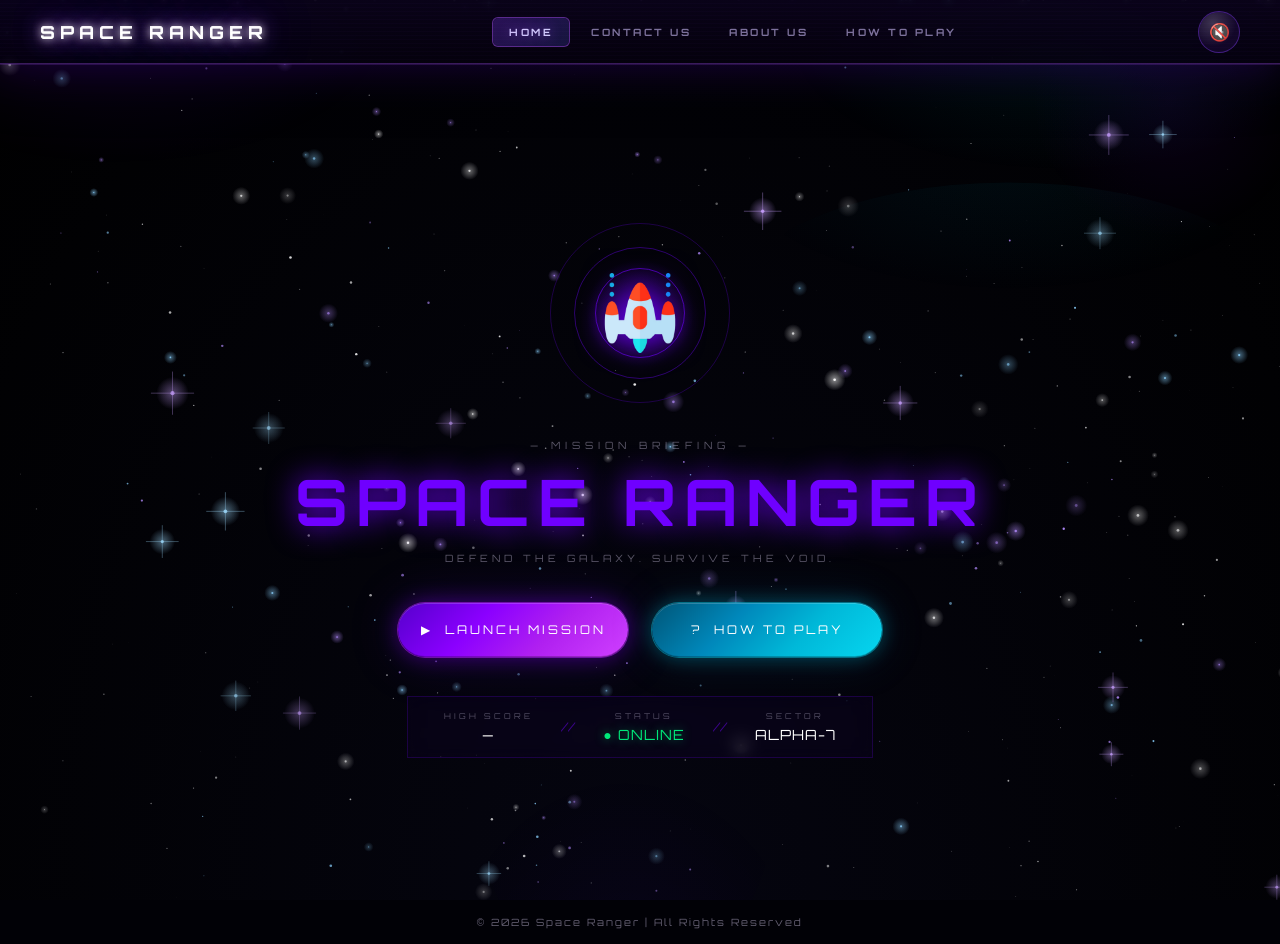
==== commit ed7a370e: "css changes in html" ====
--- a/index.html
+++ b/index.html
@@ -8,10 +8,10 @@
     <link rel="preconnect" href="https://fonts.googleapis.com">
     <link rel="preconnect" href="https://fonts.gstatic.com" crossorigin>
     <link href="https://fonts.googleapis.com/css2?family=Share+Tech+Mono&display=swap" rel="stylesheet">
-    <link rel="stylesheet" href="../css/game.css">
-    <link rel="stylesheet" href="../css/index.css">
-    <link rel="stylesheet" href="../css/contact.css">
-    <link rel="stylesheet" href="../css/shared.css">
+    <link rel="stylesheet" href="game.css">
+    <link rel="stylesheet" href="index.css">
+    <link rel="stylesheet" href="contact.css">
+    <link rel="stylesheet" href="shared.css">
 </head>
 
 <body>
--- a/game.css
+++ b/game.css
@@ -0,0 +1,868 @@
+/* ================= CUSTOM FONT ================= */
+@font-face {
+    font-family: 'Orbitron';
+    src: url('../Orbitron/static/Orbitron-Regular.ttf') format('truetype');
+    font-weight: normal;
+}
+@font-face {
+    font-family: 'Orbitron';
+    src: url('../Orbitron/static/Orbitron-Bold.ttf') format('truetype');
+    font-weight: bold;
+}
+@font-face {
+    font-family: 'Orbitron';
+    src: url('../Orbitron/static/Orbitron-ExtraBold.ttf') format('truetype');
+    font-weight: 900;
+}
+
+/* ================= CSS VARIABLES ================= */
+:root {
+    --bg-primary: #02020d;
+    --bg-glass: rgba(8, 5, 22, 0.88);
+    --bg-overlay: rgba(2, 2, 13, 0.95);
+    --accent-primary: #6d28d9;
+    --accent-secondary: #a855f7;
+    --accent-tertiary: #06b6d4;
+    --accent-neon: #39ff14;
+    --accent-danger: #ff2d55;
+    --accent-warn: #fbbf24;
+    --accent-gold: #f59e0b;
+    --text-primary: #eeeaff;
+    --text-secondary: rgba(200, 185, 255, 0.8);
+    --text-muted: rgba(150, 130, 200, 0.6);
+    --border-subtle: rgba(109, 40, 217, 0.22);
+    --border-strong: rgba(168, 85, 247, 0.6);
+    --shadow-card: 0 12px 48px rgba(0,0,0,0.7);
+    --canvas-bg: #000006;
+    --canvas-border: rgba(109, 40, 217, 0.4);
+    --canvas-glow: 0 0 80px rgba(109,40,217,0.35), 0 0 160px rgba(6,182,212,0.1), inset 0 0 40px rgba(109,40,217,0.05);
+    --ui-bar-bg: rgba(4, 2, 16, 0.9);
+    --ui-bar-border: rgba(109, 40, 217, 0.4);
+    --btn-bg: rgba(109, 40, 217, 0.12);
+    --btn-border: rgba(168, 85, 247, 0.6);
+    --btn-hover-bg: rgba(109, 40, 217, 0.4);
+    --btn-hover-glow: 0 0 32px rgba(109,40,217,0.8), 0 0 64px rgba(109,40,217,0.3);
+}
+
+/* ================= RESET ================= */
+*, *::before, *::after { box-sizing: border-box; margin: 0; padding: 0; }
+
+/* ================= BODY ================= */
+/* Base styles for all pages */
+body {
+    font-family: 'Orbitron', monospace;
+    background: var(--bg-primary);
+    color: var(--text-primary);
+    -webkit-font-smoothing: antialiased;
+}
+
+/* Game page only — lock viewport, no scroll */
+body.gamePage {
+    overflow: hidden;
+    height: 100dvh;
+    width: 100vw;
+    display: flex;
+    flex-direction: column;
+    align-items: center;
+    justify-content: center;
+    position: relative;
+}
+
+/* Animated background nebula mesh — game page only */
+body.gamePage::before {
+    content: '';
+    position: fixed;
+    inset: 0;
+    background:
+        radial-gradient(ellipse 80% 65% at 10% 50%, rgba(109,40,217,0.22) 0%, transparent 55%),
+        radial-gradient(ellipse 55% 45% at 90% 15%, rgba(6,182,212,0.12) 0%, transparent 50%),
+        radial-gradient(ellipse 60% 50% at 60% 90%, rgba(168,85,247,0.14) 0%, transparent 50%);
+    pointer-events: none;
+    z-index: 0;
+    animation: nebulaDrift 18s ease-in-out infinite alternate;
+}
+
+/* Scanline CRT overlay — game page only */
+body.gamePage::after {
+    content: '';
+    position: fixed;
+    inset: 0;
+    background: repeating-linear-gradient(
+        0deg,
+        transparent,
+        transparent 2px,
+        rgba(0,0,0,0.05) 2px,
+        rgba(0,0,0,0.05) 4px
+    );
+    pointer-events: none;
+    z-index: 999;
+}
+
+/* ===================== STARFIELD CANVAS ===================== */
+#stars {
+    position: fixed;
+    inset: 0;
+    width: 100%;
+    height: 100%;
+    z-index: 1;
+    pointer-events: none;
+}
+
+/* ===================== GAME WRAPPER ===================== */
+#gameWrapper {
+    position: relative;
+    z-index: 10;
+    display: flex;
+    align-items: center;
+    justify-content: center;
+    width: 100vw;
+    height: 100dvh;
+    overflow: hidden;
+}
+
+/* ===================== GAME CONTAINER =====================
+   JS sets width/height dynamically based on portrait vs landscape.
+   ======================================================== */
+#gameContainer {
+    position: relative;
+    width: 1600px;   /* overridden by JS on mobile */
+    height: 850px;   /* overridden by JS on mobile */
+    transform-origin: center center;
+    flex-shrink: 0;
+    filter: drop-shadow(0 0 40px rgba(109,40,217,0.4)) drop-shadow(0 0 80px rgba(6,182,212,0.1));
+}
+
+/* ===================== CANVAS ===================== */
+#gameCanvas {
+    position: absolute;
+    inset: 0;
+    width: 100%;    /* fills gameContainer which JS sizes */
+    height: 100%;
+    background: var(--canvas-bg);
+    border: 1.5px solid var(--canvas-border);
+    border-radius: 20px;
+    box-shadow: var(--canvas-glow);
+    display: block;
+    z-index: 0;
+}
+
+/* ===================== HUD BAR ===================== */
+#ui {
+    font-family: 'Orbitron', monospace;
+    position: absolute;
+    top: 18px;
+    left: 50%;
+    transform: translateX(-50%);
+    z-index: 20;
+    color: var(--text-primary);
+    font-size: 10px;
+    letter-spacing: 2px;
+    background: var(--ui-bar-bg);
+    padding: 10px 28px;
+    border-radius: 60px;
+    backdrop-filter: blur(20px);
+    -webkit-backdrop-filter: blur(20px);
+    border: 1px solid transparent;
+    background-clip: padding-box;
+    box-shadow: 0 0 30px rgba(109,40,217,0.2), var(--shadow-card), inset 0 1px 0 rgba(255,255,255,0.06);
+    display: flex;
+    align-items: center;
+    gap: 6px;
+    white-space: nowrap;
+    position: absolute;
+}
+
+/* Animated glowing rim on HUD */
+#ui-wrapper {
+    position: absolute;
+    top: 18px;
+    left: 50%;
+    transform: translateX(-50%);
+    z-index: 20;
+    border-radius: 60px;
+    padding: 1px;
+    background: linear-gradient(90deg, var(--accent-primary), var(--accent-tertiary), var(--accent-secondary), var(--accent-primary));
+    background-size: 200% 100%;
+    animation: hudRim 4s linear infinite;
+}
+
+#ui {
+    position: relative;
+    top: auto;
+    left: auto;
+    transform: none;
+    border-radius: 60px;
+    background: var(--ui-bar-bg);
+    margin: 0;
+}
+
+.hud-label {
+    color: var(--text-muted);
+    font-size: 8px;
+    letter-spacing: 2.5px;
+    text-transform: uppercase;
+}
+
+.hud-value {
+    color: var(--accent-secondary);
+    font-weight: bold;
+    font-size: 15px;
+    text-shadow: 0 0 14px rgba(168,85,247,0.75), 0 0 28px rgba(168,85,247,0.3);
+    min-width: 28px;
+    text-align: right;
+    font-variant-numeric: tabular-nums;
+}
+
+.hud-sep {
+    width: 1px;
+    height: 20px;
+    background: linear-gradient(to bottom, transparent, var(--border-strong), transparent);
+    margin: 0 10px;
+    display: inline-block;
+}
+
+#lives {
+    display: inline-flex;
+    align-items: center;
+    gap: 4px;
+    margin-left: 4px;
+}
+
+#lives img {
+    width: 18px;
+    height: auto;
+    filter: drop-shadow(0 0 6px rgba(255,45,85,0.8));
+    transition: transform 0.2s;
+}
+
+/* ===================== CONTROL BUTTONS ===================== */
+.game-controls {
+    position: absolute;
+    top: 18px;
+    right: 18px;
+    display: flex;
+    gap: 10px;
+    z-index: 25;
+    align-items: center;
+}
+
+.ctrl-btn {
+    width: 48px;
+    height: 48px;
+    border-radius: 50%;
+    background: var(--btn-bg);
+    border: 1.5px solid var(--btn-border);
+    color: var(--text-primary);
+    font-size: 18px;
+    cursor: pointer;
+    display: flex;
+    justify-content: center;
+    align-items: center;
+    backdrop-filter: blur(16px);
+    -webkit-backdrop-filter: blur(16px);
+    transition: all 0.25s cubic-bezier(0.175, 0.885, 0.32, 1.275);
+    box-shadow: 0 4px 16px rgba(0,0,0,0.4), inset 0 1px 0 rgba(255,255,255,0.08);
+    position: relative;
+    overflow: hidden;
+    padding: 0;
+    user-select: none;
+}
+
+.ctrl-btn::before {
+    content: '';
+    position: absolute;
+    inset: 0;
+    border-radius: 50%;
+    background: radial-gradient(circle at 35% 28%, rgba(255,255,255,0.16), transparent 60%);
+    pointer-events: none;
+}
+
+.ctrl-btn:hover {
+    background: var(--btn-hover-bg);
+    border-color: var(--accent-secondary);
+    box-shadow: var(--btn-hover-glow), 0 4px 16px rgba(0,0,0,0.4);
+    transform: scale(1.1);
+}
+
+.ctrl-btn:active { transform: scale(0.92); }
+
+.music-playing {
+    border-color: var(--accent-tertiary) !important;
+    box-shadow: 0 0 20px rgba(6,182,212,0.6), 0 0 40px rgba(6,182,212,0.2) !important;
+    animation: pulseGlow 2s ease-in-out infinite;
+}
+
+#pauseBtn img {
+    width: 40%;
+    height: auto;
+    pointer-events: none;
+    filter: brightness(0) invert(1);
+    opacity: 0.88;
+}
+
+/* ===================== FLOATING SCORE POPUPS ===================== */
+.score-popup {
+    position: absolute;
+    font-family: 'Orbitron', monospace;
+    font-weight: bold;
+    font-size: 18px;
+    color: var(--accent-warn);
+    text-shadow: 0 0 14px rgba(251,191,36,0.9);
+    pointer-events: none;
+    z-index: 30;
+    animation: floatUp 0.9s ease-out forwards;
+    letter-spacing: 2px;
+}
+
+/* ===================== LEVEL UP BANNER ===================== */
+#levelBanner {
+    position: absolute;
+    top: 50%;
+    left: 50%;
+    transform: translateX(-50%) translateY(-50%);
+    z-index: 50;
+    font-size: 32px;
+    font-weight: 900;
+    letter-spacing: 8px;
+    text-transform: uppercase;
+    color: var(--accent-tertiary);
+    text-shadow: 0 0 40px rgba(6,182,212,0.9), 0 0 80px rgba(6,182,212,0.4);
+    display: none;
+    white-space: nowrap;
+    pointer-events: none;
+}
+
+/* ===================== OVERLAY ===================== */
+#overlay {
+    position: absolute;
+    inset: 0;
+    background: var(--bg-overlay);
+    backdrop-filter: blur(18px);
+    -webkit-backdrop-filter: blur(18px);
+    display: none;
+    justify-content: center;
+    align-items: center;
+    z-index: 100;
+    border-radius: 20px;
+    animation: overlayIn 0.3s ease forwards;
+}
+
+/* ===================== CARDS ===================== */
+#pauseMenu,
+#gameOver {
+    font-family: 'Orbitron', monospace;
+    background: var(--bg-glass);
+    padding: 52px 64px;
+    border-radius: 32px;
+    text-align: center;
+    border: 1px solid var(--border-strong);
+    display: flex;
+    flex-direction: column;
+    align-items: center;
+    gap: 14px;
+    box-shadow: var(--shadow-card), 0 0 100px rgba(109,40,217,0.2), inset 0 1px 0 rgba(255,255,255,0.08);
+    animation: cardPop 0.38s cubic-bezier(0.34, 1.56, 0.64, 1) forwards;
+    position: relative;
+    overflow: hidden;
+    min-width: 360px;
+}
+
+#pauseMenu::before, #gameOver::before {
+    content: '';
+    position: absolute;
+    top: 0; left: 0;
+    width: 60px; height: 60px;
+    border-top: 2px solid var(--accent-tertiary);
+    border-left: 2px solid var(--accent-tertiary);
+    border-radius: 32px 0 0 0;
+    opacity: 0.6;
+    pointer-events: none;
+}
+
+#pauseMenu::after, #gameOver::after {
+    content: '';
+    position: absolute;
+    bottom: 0; right: 0;
+    width: 60px; height: 60px;
+    border-bottom: 2px solid var(--accent-primary);
+    border-right: 2px solid var(--accent-primary);
+    border-radius: 0 0 32px 0;
+    opacity: 0.6;
+    pointer-events: none;
+}
+
+#pauseMenu h2 {
+    font-size: 28px;
+    letter-spacing: 10px;
+    margin: 0 0 8px;
+    background: linear-gradient(135deg, var(--text-primary) 20%, var(--accent-secondary));
+    -webkit-background-clip: text;
+    -webkit-text-fill-color: transparent;
+    background-clip: text;
+    text-transform: uppercase;
+}
+
+/* Game over h1 — scoped to game page only */
+body.gamePage h1 {
+    font-family: 'Orbitron', monospace;
+    font-size: 38px;
+    letter-spacing: 6px;
+    margin: 0 0 6px;
+    color: var(--accent-danger);
+    text-shadow: 0 0 40px rgba(255,45,85,0.6);
+    text-transform: uppercase;
+    animation: glitch 5s infinite;
+    font-weight: 900;
+}
+
+#gameOver p {
+    color: var(--text-secondary);
+    font-size: 11px;
+    letter-spacing: 3px;
+    margin: 0 0 6px;
+    text-transform: uppercase;
+}
+
+#finalScore {
+    color: var(--accent-gold);
+    font-size: 28px;
+    font-weight: bold;
+    text-shadow: 0 0 22px rgba(245,158,11,0.8);
+    display: block;
+    margin-top: 4px;
+    font-variant-numeric: tabular-nums;
+}
+
+#newBestLabel {
+    display: none;
+    font-size: 9px;
+    letter-spacing: 3px;
+    color: #39ff14;
+    text-shadow: 0 0 12px rgba(57,255,20,0.8);
+    text-transform: uppercase;
+    border: 1px solid rgba(57,255,20,0.3);
+    padding: 4px 14px;
+    border-radius: 20px;
+    background: rgba(57,255,20,0.06);
+    animation: pulse 1s ease-in-out infinite;
+}
+#newBestLabel.show { display: block; }
+
+/* ===================== HERO BUTTONS ===================== */
+.heroBtn {
+    font-family: 'Orbitron', monospace;
+    width: 220px;
+    padding: 14px 20px;
+    margin: 3px;
+    font-size: 11px;
+    letter-spacing: 2.5px;
+    border: 1.5px solid var(--btn-border);
+    border-radius: 60px;
+    cursor: pointer;
+    background: var(--btn-bg);
+    color: var(--text-primary);
+    position: relative;
+    overflow: hidden;
+    transition: all 0.3s cubic-bezier(0.175, 0.885, 0.32, 1.275);
+    text-transform: uppercase;
+    backdrop-filter: blur(8px);
+    box-shadow: 0 4px 14px rgba(0,0,0,0.25), inset 0 1px 0 rgba(255,255,255,0.07);
+}
+
+.heroBtn::before {
+    content: '';
+    position: absolute;
+    inset: 0;
+    background: linear-gradient(135deg, var(--accent-primary), var(--accent-secondary));
+    transform: translateX(-108%) skewX(-8deg);
+    transition: transform 0.4s cubic-bezier(0.77,0,0.175,1);
+    z-index: 0;
+}
+
+.heroBtn::after {
+    content: '';
+    position: absolute;
+    top: 0; left: -55%;
+    width: 38%; height: 100%;
+    background: linear-gradient(90deg, transparent, rgba(255,255,255,0.22), transparent);
+    transform: skewX(-18deg);
+    transition: left 0.5s ease;
+    z-index: 1;
+}
+
+.heroBtn span { position: relative; z-index: 2; }
+
+.heroBtn:hover {
+    transform: translateY(-3px) scale(1.04);
+    box-shadow: var(--btn-hover-glow), 0 8px 24px rgba(0,0,0,0.3);
+    border-color: var(--accent-secondary);
+    color: white;
+}
+
+.heroBtn:hover::before { transform: translateX(0) skewX(-8deg); }
+.heroBtn:hover::after  { left: 130%; }
+.heroBtn:active { transform: translateY(0) scale(0.96); }
+
+.heroBtn.btn-danger {
+    border-color: rgba(255,45,85,0.45);
+    color: rgba(255,45,85,0.9);
+}
+.heroBtn.btn-danger::before { background: linear-gradient(135deg, #7f1d1d, #ff2d55); }
+.heroBtn.btn-danger:hover {
+    border-color: #ff2d55;
+    color: white;
+    box-shadow: 0 0 28px rgba(255,45,85,0.5), 0 8px 24px rgba(0,0,0,0.3);
+}
+
+.heroBtn.btn-secondary {
+    border-color: rgba(6,182,212,0.4);
+    color: rgba(6,182,212,0.9);
+}
+.heroBtn.btn-secondary::before { background: linear-gradient(135deg, #0e7490, #06b6d4); }
+.heroBtn.btn-secondary:hover {
+    border-color: #06b6d4;
+    color: white;
+    box-shadow: 0 0 28px rgba(6,182,212,0.5), 0 8px 24px rgba(0,0,0,0.3);
+}
+
+/* ===================== MOBILE CONTROLS ===================== */
+#mobileControls {
+    display: none;
+    position: fixed;
+    bottom: max(20px, env(safe-area-inset-bottom, 20px));
+    left: 0;
+    right: 0;
+    justify-content: space-between;
+    align-items: flex-end;
+    padding: 0 20px 12px;
+    z-index: 9999;   /* above canvas scanline overlay (z-index: 999) */
+    pointer-events: none; /* passthrough on container */
+    touch-action: none;
+}
+
+/* Only the actual buttons receive touch */
+#mobileControls .mobile-dpad,
+#mobileControls .mobile-fire-btn,
+#mobileControls .mobile-btn {
+    pointer-events: auto;
+}
+
+.mobile-dpad {
+    display: flex;
+    gap: 12px;
+}
+
+.mobile-btn {
+    width: 76px;
+    height: 76px;
+    border-radius: 50%;
+    background: rgba(109,40,217,0.2);
+    border: 2px solid rgba(168,85,247,0.5);
+    color: var(--text-primary);
+    font-size: 26px;
+    display: flex;
+    align-items: center;
+    justify-content: center;
+    touch-action: none;
+    user-select: none;
+    backdrop-filter: blur(12px);
+    transition: background 0.1s, transform 0.1s;
+    -webkit-tap-highlight-color: transparent;
+    cursor: pointer;
+}
+
+.mobile-btn.pressed {
+    background: rgba(109,40,217,0.5);
+    transform: scale(0.9);
+    box-shadow: 0 0 24px rgba(109,40,217,0.7);
+}
+
+.mobile-fire-btn {
+    width: 96px;
+    height: 96px;
+    background: rgba(255,45,85,0.2);
+    border-color: rgba(255,45,85,0.5);
+    font-size: 32px;
+}
+
+.mobile-fire-btn.pressed {
+    background: rgba(255,45,85,0.45);
+    box-shadow: 0 0 28px rgba(255,45,85,0.8);
+}
+
+/* ===================== NAV ===================== */
+header {
+    display: flex;
+    justify-content: space-between;
+    align-items: center;
+    padding: 14px 5%;
+    background: var(--bg-glass);
+    backdrop-filter: blur(15px);
+    border-bottom: 1px solid var(--border-subtle);
+    position: sticky;
+    top: 0;
+    z-index: 1000;
+}
+
+.logo {
+    font-family: 'Orbitron', sans-serif;
+    font-size: 22px;
+    font-weight: 900;
+    color: var(--text-primary);
+    letter-spacing: 3px;
+    text-shadow: 0 0 14px rgba(109,40,217,0.7);
+    cursor: pointer;
+}
+
+.nav-links { display: flex; gap: 40px; }
+
+.nav-links a {
+    font-family: 'Orbitron', sans-serif;
+    text-decoration: none;
+    color: var(--text-secondary);
+    font-size: 13px;
+    text-transform: uppercase;
+    letter-spacing: 1.5px;
+    position: relative;
+    padding: 5px 0;
+    transition: color 0.3s;
+}
+
+.nav-links a:hover { color: var(--accent-secondary); }
+
+.nav-links a::after {
+    content: '';
+    position: absolute;
+    width: 0; height: 2px;
+    bottom: 0; left: 0;
+    background: linear-gradient(90deg, var(--accent-primary), var(--accent-tertiary));
+    transition: width 0.3s ease;
+}
+
+.nav-links a:hover::after { width: 100%; }
+
+/* ===================== ANIMATIONS ===================== */
+@keyframes nebulaDrift {
+    0%   { opacity: 0.8; }
+    100% { opacity: 1; }
+}
+
+@keyframes hudRim {
+    0%   { background-position: 0% 0%; }
+    100% { background-position: 200% 0%; }
+}
+
+@keyframes screenShake {
+    0%   { transform: translate(0,0) rotate(0deg); }
+    15%  { transform: translate(-4px,-3px) rotate(-0.6deg); }
+    30%  { transform: translate(4px,3px) rotate(0.6deg); }
+    50%  { transform: translate(-3px,2px) rotate(-0.3deg); }
+    70%  { transform: translate(3px,-2px) rotate(0.2deg); }
+    90%  { transform: translate(-1px,1px) rotate(-0.1deg); }
+    100% { transform: translate(0,0) rotate(0deg); }
+}
+
+@keyframes pulseGlow {
+    0%,100% { box-shadow: 0 0 10px rgba(6,182,212,0.4); }
+    50%      { box-shadow: 0 0 28px rgba(6,182,212,0.9), 0 0 50px rgba(6,182,212,0.3); }
+}
+
+@keyframes pulse {
+    0%,100% { opacity: 1; }
+    50%      { opacity: 0.5; }
+}
+
+@keyframes cardPop {
+    from { opacity: 0; transform: scale(0.85) translateY(20px); }
+    to   { opacity: 1; transform: scale(1) translateY(0); }
+}
+
+@keyframes overlayIn {
+    from { opacity: 0; }
+    to   { opacity: 1; }
+}
+
+@keyframes floatUp {
+    0%   { opacity: 1; transform: translateY(0) scale(1); }
+    100% { opacity: 0; transform: translateY(-64px) scale(0.75); }
+}
+
+@keyframes glitch {
+    0%,88%,100% { clip-path: none; transform: none; }
+    90% { clip-path: polygon(0 10%,100% 10%,100% 30%,0 30%); transform: translateX(-5px); }
+    92% { clip-path: polygon(0 55%,100% 55%,100% 75%,0 75%); transform: translateX(5px); }
+    94% { clip-path: polygon(0 38%,100% 38%,100% 52%,0 52%); transform: translateX(-3px); }
+    96% { clip-path: none; transform: none; }
+}
+
+@keyframes levelFlash {
+    0%   { opacity: 0; transform: translateX(-50%) translateY(-50%) scale(0.4); }
+    30%  { opacity: 1; transform: translateX(-50%) translateY(-50%) scale(1.1); }
+    60%  { opacity: 1; transform: translateX(-50%) translateY(-50%) scale(1); }
+    100% { opacity: 0; transform: translateX(-50%) translateY(-50%) scale(1.2); }
+}
+
+.shake-effect { animation: screenShake 0.45s ease-out; }
+
+/* ===================== RESPONSIVE — MOBILE PORTRAIT ===================== */
+
+@media (max-width: 900px), (pointer: coarse) {
+
+    /* Body: lock to viewport, no scroll, no overflow */
+    body.gamePage {
+        overflow: hidden;
+        width: 100vw;
+        height: 100dvh;
+        display: flex;
+        align-items: center;
+        justify-content: center;
+    }
+
+    /* Wrapper fills entire screen */
+    #gameWrapper {
+        width: 100vw;
+        height: 100dvh;
+        overflow: hidden;
+    }
+
+    /* Canvas: no rounded corners, no border — edge to edge */
+    #gameCanvas {
+        border-radius: 0 !important;
+        border: none !important;
+        box-shadow: none !important;
+    }
+
+    /* HUD: smaller, stays inside portrait canvas */
+    #ui-wrapper {
+        top: 10px;
+        left: 50%;
+        transform: translateX(-50%);
+    }
+    #ui {
+        font-size: 7px;
+        padding: 6px 12px;
+        gap: 4px;
+        white-space: nowrap;
+    }
+    .hud-value  { font-size: 11px; min-width: 20px; }
+    .hud-sep    { margin: 0 5px; height: 16px; }
+    #lives img  { width: 14px; }
+
+    /* Pause/music buttons — top right, smaller */
+    .game-controls {
+        top: 8px;
+        right: 8px;
+        gap: 6px;
+    }
+    .ctrl-btn {
+        width: 36px;
+        height: 36px;
+        font-size: 14px;
+    }
+
+    /* ── MOBILE CONTROLS — portrait layout ──
+       Left side:  ◀  ▶  (stacked vertically or side by side)
+       Right side: 🔥 fire button
+       Positioned at the very bottom corners, floating over the canvas
+    ─────────────────────────────────────────── */
+    #mobileControls {
+        display: flex;
+        position: fixed;
+        bottom: 0;
+        left: 0;
+        right: 0;
+        height: 130px;
+        justify-content: space-between;
+        align-items: flex-end;
+        padding: 0 16px 20px;
+        z-index: 9999;
+        pointer-events: none;
+        background: linear-gradient(to top, rgba(0,0,0,0.45) 0%, transparent 100%);
+    }
+
+    #mobileControls .mobile-dpad,
+    #mobileControls .mobile-fire-btn,
+    #mobileControls .mobile-btn {
+        pointer-events: auto;
+    }
+
+    /* D-pad: left and right arrows side by side on left */
+    .mobile-dpad {
+        display: flex;
+        flex-direction: row;
+        gap: 10px;
+        align-items: flex-end;
+    }
+
+    .mobile-btn {
+        width: 72px;
+        height: 72px;
+        border-radius: 50%;
+        background: rgba(109, 40, 217, 0.25);
+        border: 2px solid rgba(168, 85, 247, 0.6);
+        color: var(--text-primary);
+        font-size: 24px;
+        display: flex;
+        align-items: center;
+        justify-content: center;
+        touch-action: none;
+        user-select: none;
+        -webkit-user-select: none;
+        backdrop-filter: blur(10px);
+        -webkit-backdrop-filter: blur(10px);
+        transition: background 0.1s, transform 0.1s;
+        -webkit-tap-highlight-color: transparent;
+        cursor: pointer;
+        box-shadow: 0 4px 20px rgba(109, 40, 217, 0.3);
+    }
+
+    .mobile-btn.pressed {
+        background: rgba(109, 40, 217, 0.6);
+        transform: scale(0.88);
+        box-shadow: 0 0 28px rgba(109, 40, 217, 0.8);
+    }
+
+    /* Fire button — right side, bigger */
+    .mobile-fire-btn {
+        width: 88px;
+        height: 88px;
+        font-size: 30px;
+        background: rgba(255, 45, 85, 0.25);
+        border-color: rgba(255, 45, 85, 0.6);
+        box-shadow: 0 4px 20px rgba(255, 45, 85, 0.3);
+    }
+
+    .mobile-fire-btn.pressed {
+        background: rgba(255, 45, 85, 0.55);
+        box-shadow: 0 0 32px rgba(255, 45, 85, 0.9);
+    }
+
+    /* Overlay cards: fit portrait width */
+    #pauseMenu,
+    #gameOver {
+        padding: 28px 20px;
+        min-width: 0;
+        width: calc(100% - 48px);
+        max-width: 340px;
+        gap: 10px;
+        border-radius: 20px;
+    }
+
+    #pauseMenu h2     { font-size: 18px; letter-spacing: 5px; }
+    body.gamePage h1  { font-size: 22px; letter-spacing: 3px; }
+    #finalScore       { font-size: 20px; }
+
+    .heroBtn {
+        width: 100%;
+        max-width: 220px;
+        font-size: 9px;
+        padding: 12px 16px;
+    }
+}
+
+/* Extra small phones */
+@media (max-width: 380px) {
+    .mobile-btn       { width: 62px; height: 62px; font-size: 20px; }
+    .mobile-fire-btn  { width: 76px; height: 76px; font-size: 26px; }
+    #mobileControls   { padding: 0 10px 14px; height: 110px; }
+}
--- a/index.css
+++ b/index.css
@@ -0,0 +1,368 @@
+/* =========================================
+    CUSTOM FONTS
+========================================= */
+@font-face {
+    font-family: 'Orbitron';
+    src: url('../Orbitron/static/Orbitron-Regular.ttf') format('truetype');
+    font-weight: normal;
+    font-style: normal;
+}
+
+/* =========================================
+    GLOBAL STYLES  (unchanged)
+========================================= */
+* {
+    margin: 0;
+    padding: 0;
+    box-sizing: border-box;
+}
+
+html, body {
+    min-height: 100%;
+    overflow-y: auto;
+    overflow-x: hidden;
+    display: flex;
+    flex-direction: column;
+    font-family: 'Orbitron', Arial, sans-serif;
+}
+
+footer {
+    padding: 10px;
+    text-align: center;
+    color: white;
+    background: rgba(0, 0, 0, 0.5);
+    font-family: 'Orbitron', sans-serif;
+    font-size: 11px;
+    letter-spacing: 2px;
+}
+
+/* =========================================
+    CANVAS STAR BACKGROUND  (unchanged)
+========================================= */
+#stars {
+    position: fixed;
+    top: 0;
+    left: 0;
+    width: 100%;
+    height: 100%;
+    z-index: -1;
+    background: radial-gradient(ellipse at bottom, #050510 0%, #000000 100%);
+}
+
+/* =========================================
+    HEADER  (unchanged)
+========================================= */
+header {
+    position: fixed;
+    top: 0; left: 0; right: 0;
+    z-index: 100;
+    display: flex;
+    align-items: center;
+    justify-content: space-between;
+    padding: 0 32px;
+    height: 60px;
+    background: rgba(0, 0, 0, 0.6);
+    backdrop-filter: blur(10px);
+    border-bottom: 1px solid rgba(111, 0, 255, 0.3);
+}
+
+.logo {
+    font-family: 'Orbitron', sans-serif;
+    font-size: 16px;
+    letter-spacing: 4px;
+    color: white;
+}
+
+.nav-links {
+    display: flex;
+    gap: 6px;
+}
+
+.nav-links a {
+    font-family: 'Orbitron', sans-serif;
+    font-size: 11px;
+    letter-spacing: 1px;
+    color: rgba(200, 190, 220, 0.6);
+    text-decoration: none;
+    padding: 6px 14px;
+    transition: color 0.2s;
+}
+
+.nav-links a:hover {
+    color: white;
+}
+
+.music-controls {
+    display: flex;
+    align-items: center;
+}
+
+.music-btn {
+    background: transparent;
+    border: 1px solid rgba(111, 0, 255, 0.3);
+    padding: 6px 12px;
+    font-size: 16px;
+    cursor: pointer;
+    color: white;
+    transition: border-color 0.2s;
+}
+
+.music-btn:hover {
+    border-color: rgb(111, 0, 255);
+}
+
+/* =========================================
+    HERO SECTION
+========================================= */
+.hero {
+    flex: 1;
+    min-height: 100vh;
+    padding-top: 80px;
+    display: flex;
+    flex-direction: column;
+    align-items: center;
+    justify-content: center;
+    gap: 36px;
+    text-align: center;
+    color: white;
+    position: relative;
+}
+
+/* =========================================
+    SHIP DISPLAY
+========================================= */
+.ship-container {
+    position: relative;
+    width: 180px;
+    height: 180px;
+    display: flex;
+    align-items: center;
+    justify-content: center;
+}
+
+.ship-ring {
+    position: absolute;
+    border-radius: 50%;
+    border: 1px solid rgba(111, 0, 255, 0.25);
+    animation: ringPulse 4s ease-in-out infinite;
+}
+
+.ship-ring--outer { width: 180px; height: 180px; animation-delay: 0s; }
+.ship-ring--mid   { width: 132px; height: 132px; animation-delay: 0.6s; border-color: rgba(111,0,255,0.4); }
+.ship-ring--inner { width: 90px;  height: 90px;  animation-delay: 1.2s; border-color: rgba(111,0,255,0.6); }
+
+@keyframes ringPulse {
+    0%, 100% { opacity: 0.35; transform: scale(1); }
+    50%       { opacity: 1;   transform: scale(1.05); }
+}
+
+.ship-glow {
+    position: absolute;
+    width: 110px;
+    height: 110px;
+    border-radius: 50%;
+    background: radial-gradient(circle, rgba(111,0,255,0.35) 0%, transparent 70%);
+    animation: glowBreath 3s ease-in-out infinite;
+}
+
+@keyframes glowBreath {
+    0%, 100% { opacity: 0.5; transform: scale(1); }
+    50%       { opacity: 1;   transform: scale(1.25); }
+}
+
+.ship-img {
+    width: 80px;
+    height: 80px;
+    object-fit: contain;
+    position: relative;
+    z-index: 2;
+    filter: drop-shadow(0 0 14px rgba(111, 0, 255, 0.9));
+    animation: shipHover 3s ease-in-out infinite;
+}
+
+@keyframes shipHover {
+    0%, 100% { transform: translateY(0px); }
+    50%       { transform: translateY(-8px); }
+}
+
+/* =========================================
+    TITLE BLOCK
+========================================= */
+.title-block {
+    display: flex;
+    flex-direction: column;
+    align-items: center;
+    gap: 10px;
+}
+
+.title-eyebrow {
+    font-family: 'Orbitron', sans-serif;
+    font-size: 10px;
+    letter-spacing: 5px;
+    color: rgba(200, 190, 220, 0.45);
+}
+
+.heroTitle {
+    font-family: 'Orbitron', sans-serif;
+    font-size: 64px;
+    letter-spacing: 8px;
+    color: rgb(111, 0, 255);
+    text-shadow:
+        0 0 20px rgba(111, 0, 255, 0.6),
+        0 0 60px rgba(111, 0, 255, 0.2);
+    animation: titleGlow 3s ease-in-out infinite;
+}
+
+@keyframes titleGlow {
+    0%, 100% { text-shadow: 0 0 18px rgba(111,0,255,0.5), 0 0 50px rgba(111,0,255,0.15); }
+    50%       { text-shadow: 0 0 30px rgba(111,0,255,0.9), 0 0 80px rgba(111,0,255,0.4); }
+}
+
+.title-sub {
+    font-family: 'Orbitron', sans-serif;
+    font-size: 10px;
+    letter-spacing: 4px;
+    color: rgba(200, 190, 220, 0.45);
+}
+
+/* =========================================
+    BUTTONS
+========================================= */
+.btn-group {
+    display: flex;
+    gap: 18px;
+    flex-wrap: wrap;
+    justify-content: center;
+}
+
+.heroBtn {
+    position: relative;
+    width: 230px;
+    height: 54px;
+    background: transparent;
+    border: none;
+    padding: 0;
+    overflow: hidden;
+    font-family: 'Orbitron', sans-serif;
+    font-size: 12px;
+    letter-spacing: 3px;
+    color: white;
+    cursor: pointer;
+    transition: transform 0.15s;
+}
+
+.heroBtn:hover  { transform: translateY(-3px); }
+.heroBtn:active { transform: translateY(0) scale(0.97); }
+
+/* Shimmer sweep */
+.heroBtn__shimmer {
+    position: absolute;
+    inset: 0;
+    background: linear-gradient(90deg, transparent 0%, rgba(255,255,255,0.08) 50%, transparent 100%);
+    transform: translateX(-100%) skewX(-15deg);
+    transition: transform 0.55s ease;
+    pointer-events: none;
+}
+
+.heroBtn:hover .heroBtn__shimmer {
+    transform: translateX(200%) skewX(-15deg);
+}
+
+.heroBtn__label {
+    position: relative;
+    z-index: 1;
+    display: flex;
+    align-items: center;
+    justify-content: center;
+    width: 100%;
+    height: 100%;
+}
+
+/* Primary */
+.heroBtn--primary {
+    outline: 1px solid rgb(111, 0, 255);
+    background: rgba(111, 0, 255, 0.08);
+    box-shadow: 0 0 0 1px rgba(111,0,255,0.15), inset 0 0 24px rgba(111,0,255,0.06);
+}
+
+.heroBtn--primary:hover {
+    background: rgba(111, 0, 255, 0.18);
+    box-shadow:
+        0 0 0 1px rgba(111,0,255,0.9),
+        0 0 28px rgba(111,0,255,0.45),
+        inset 0 0 20px rgba(111,0,255,0.12);
+}
+
+/* Secondary */
+.heroBtn--secondary {
+    outline: 1px solid rgba(200, 190, 220, 0.25);
+    background: rgba(255,255,255,0.03);
+}
+
+.heroBtn--secondary:hover {
+    outline-color: rgba(200, 190, 220, 0.6);
+    background: rgba(255,255,255,0.07);
+    box-shadow: 0 0 18px rgba(200,190,220,0.1);
+}
+
+/* =========================================
+    STATS STRIP
+========================================= */
+.stats-strip {
+    display: flex;
+    align-items: center;
+    gap: 28px;
+    padding: 14px 36px;
+    border: 1px solid rgba(111, 0, 255, 0.2);
+    background: rgba(111, 0, 255, 0.04);
+    backdrop-filter: blur(8px);
+}
+
+.stat {
+    display: flex;
+    flex-direction: column;
+    align-items: center;
+    gap: 5px;
+}
+
+.stat__label {
+    font-family: 'Orbitron', sans-serif;
+    font-size: 8px;
+    letter-spacing: 3px;
+    color: rgba(200, 190, 220, 0.4);
+}
+
+.stat__value {
+    font-family: 'Orbitron', sans-serif;
+    font-size: 14px;
+    color: white;
+    letter-spacing: 1px;
+}
+
+.stat__value--online {
+    color: #00e87a;
+    text-shadow: 0 0 10px rgba(0, 232, 122, 0.5);
+    animation: onlinePulse 2s ease-in-out infinite;
+}
+
+@keyframes onlinePulse {
+    0%, 100% { opacity: 0.8; }
+    50%       { opacity: 1; }
+}
+
+.stat-divider {
+    font-family: 'Orbitron', sans-serif;
+    font-size: 14px;
+    color: rgba(111, 0, 255, 0.5);
+    line-height: 1;
+}
+
+/* =========================================
+    RESPONSIVE
+========================================= */
+@media (max-width: 600px) {
+    .heroTitle { font-size: 40px; letter-spacing: 5px; }
+    .heroBtn   { width: 190px; font-size: 10px; }
+    .stats-strip { gap: 14px; padding: 12px 18px; }
+    /* nav handled by shared.css hamburger */
+}
--- a/contact.css
+++ b/contact.css
@@ -0,0 +1,237 @@
+/* =========================================
+   CUSTOM FONTS
+========================================= */
+@font-face {
+    font-family: 'Orbitron';
+    src: url('../Orbitron/static/Orbitron-Regular.ttf') format('truetype');
+    font-weight: normal;
+    font-style: normal;
+}
+
+/* =========================================
+   RESET & BASE
+========================================= */
+*, *::before, *::after { margin: 0; padding: 0; box-sizing: border-box; }
+
+html, body {
+    min-height: 100%;
+    overflow-x: hidden;
+    overflow-y: auto;
+    font-family: 'Orbitron', Arial, sans-serif;
+    color: white;
+}
+
+/* =========================================
+   STAR CANVAS — untouched
+========================================= */
+#stars {
+    position: fixed;
+    top: 0; left: 0;
+    width: 100%; height: 100%;
+    z-index: -1;
+    background: radial-gradient(ellipse at bottom, #050510 0%, #000000 100%);
+    pointer-events: none;
+}
+
+/* =========================================
+   CONTACT HERO
+========================================= */
+.contactHero {
+    padding: 140px 8% 80px;
+    min-height: 100vh;
+    display: flex;
+    flex-direction: column;
+    align-items: center;
+    gap: 14px;
+    color: white;
+}
+
+.page-eyebrow {
+    font-family: 'Share Tech Mono', 'Orbitron', monospace;
+    font-size: 10px;
+    letter-spacing: 5px;
+    color: rgba(200, 190, 220, 0.45);
+}
+
+.contactTitle {
+    font-family: 'Orbitron', sans-serif;
+    font-size: 56px;
+    letter-spacing: 6px;
+    color: white;
+    margin-bottom: 10px;
+}
+
+.contactTitle--accent {
+    color: rgb(111, 0, 255);
+    text-shadow:
+        0 0 20px rgba(111, 0, 255, 0.6),
+        0 0 60px rgba(111, 0, 255, 0.2);
+}
+
+/* =========================================
+   CENTER PHOTO
+========================================= */
+.centerPhoto {
+    width: 100%;
+    max-width: 820px;
+    height: 400px;
+    margin: 20px 0 48px;
+    position: relative;
+    overflow: hidden;
+    border: 1px solid rgba(111, 0, 255, 0.25);
+}
+
+.centerPhoto img {
+    width: 100%;
+    height: 100%;
+    object-fit: cover;
+    display: block;
+    filter: brightness(0.7) saturate(0.8);
+    transition: filter 0.4s;
+}
+
+.centerPhoto:hover img {
+    filter: brightness(0.85) saturate(1);
+}
+
+/* Purple tint overlay */
+.centerPhoto__overlay {
+    position: absolute;
+    inset: 0;
+    background: linear-gradient(
+        to bottom,
+        rgba(111, 0, 255, 0.08) 0%,
+        transparent 40%,
+        rgba(4, 4, 15, 0.6) 100%
+    );
+    z-index: 1;
+    pointer-events: none;
+}
+
+/* Label badge */
+.centerPhoto__label {
+    position: absolute;
+    bottom: 16px;
+    left: 20px;
+    z-index: 2;
+    font-family: 'Share Tech Mono', monospace;
+    font-size: 10px;
+    letter-spacing: 3px;
+    color: rgba(200, 190, 220, 0.6);
+    background: rgba(4, 4, 15, 0.7);
+    padding: 5px 12px;
+    border-left: 2px solid rgb(111, 0, 255);
+}
+
+/* =========================================
+   CONTACT INFO
+========================================= */
+.contactInfo {
+    max-width: 820px;
+    width: 100%;
+    text-align: center;
+}
+
+.contactDescription {
+    font-size: 12px;
+    letter-spacing: 1px;
+    line-height: 2;
+    color: rgba(200, 190, 220, 0.6);
+    margin-bottom: 40px;
+}
+
+/* Grid */
+.infoGrid {
+    display: grid;
+    grid-template-columns: repeat(auto-fit, minmax(220px, 1fr));
+    gap: 16px;
+}
+
+/* Card */
+.infoItem {
+    display: flex;
+    align-items: flex-start;
+    gap: 16px;
+    padding: 22px 20px;
+    background: rgba(111, 0, 255, 0.04);
+    border: 1px solid rgba(111, 0, 255, 0.18);
+    backdrop-filter: blur(10px);
+    text-align: left;
+    transition: border-color 0.3s, transform 0.25s, box-shadow 0.3s;
+}
+
+.infoItem:hover {
+    transform: translateY(-4px);
+    border-color: rgba(111, 0, 255, 0.6);
+    box-shadow: 0 0 24px rgba(111, 0, 255, 0.2);
+}
+
+.infoItem__icon {
+    font-size: 22px;
+    flex-shrink: 0;
+    width: 44px;
+    height: 44px;
+    display: flex;
+    align-items: center;
+    justify-content: center;
+    border: 1px solid rgba(111, 0, 255, 0.25);
+    background: rgba(111, 0, 255, 0.08);
+}
+
+.infoItem__body {
+    display: flex;
+    flex-direction: column;
+    gap: 6px;
+}
+
+.infoItem__label {
+    font-family: 'Share Tech Mono', monospace;
+    font-size: 9px;
+    letter-spacing: 3px;
+    color: rgba(200, 190, 220, 0.4);
+}
+
+.infoItem__value {
+    font-size: 12px;
+    letter-spacing: 1px;
+    line-height: 1.7;
+    color: rgba(220, 210, 240, 0.85);
+}
+
+/* =========================================
+   FOOTER
+========================================= */
+footer {
+    text-align: center;
+    padding: 16px;
+    background: rgba(0, 0, 0, 0.5);
+    color: rgba(200, 190, 220, 0.5);
+    font-family: 'Orbitron', sans-serif;
+    font-size: 10px;
+    letter-spacing: 2px;
+}
+
+/* =========================================
+   RESPONSIVE
+========================================= */
+@media (max-width: 600px) {
+    .contactTitle { font-size: 36px; }
+    .centerPhoto  { height: 220px; }
+    .infoGrid     { grid-template-columns: 1fr; }
+}
+
+/* =========================================
+   ENHANCED RESPONSIVE
+========================================= */
+@media (max-width: 768px) {
+    .contactHero { padding: 90px 5% 60px; }
+    .contactTitle { font-size: 36px; letter-spacing: 3px; }
+    .centerPhoto { height: 200px; }
+    .infoGrid { grid-template-columns: 1fr; }
+    .contactDescription { font-size: 11px; }
+}
+
+@media (max-width: 480px) {
+    .contactTitle { font-size: 26px; letter-spacing: 2px; }
+    .centerPhoto { height: 160px; }
+}
--- a/shared.css
+++ b/shared.css
@@ -0,0 +1,621 @@
+/* =====================================================
+   SHARED.CSS  —  Space Ranger  |  Loaded LAST
+   Fixes: light-mode colors, no button movement,
+          unified header, advanced effects
+===================================================== */
+
+
+
+
+
+/* Body background */
+
+/* Stars canvas — light sky instead of black void */
+
+/* Footer */
+
+/* Page eyebrow labels */
+
+/* ── Index page ── */
+
+/* ── About page ── */
+
+/* ── Contact page ── */
+
+/* ── How-to-play page ── */
+
+/* ── Game page ── */
+
+/* ─────────────────────────────────────────────────
+   HEADER RESET  — wipe conflicting rules from
+   game.css  and  index.css
+───────────────────────────────────────────────────*/
+header,
+header .logo,
+header .nav-links,
+header .nav-links a,
+header .music-controls,
+header .music-btn {
+    all: unset;
+    box-sizing: border-box;
+}
+
+/* ─────────────────────────────────────────────────
+   HEADER SHELL
+───────────────────────────────────────────────────*/
+header {
+    position: fixed;
+    top: 0; left: 0; right: 0;
+    z-index: 2000;
+    display: flex;
+    align-items: center;
+    justify-content: space-between;
+    padding: 0 40px;
+    height: 64px;
+    background: linear-gradient(180deg,
+        rgba(10, 3, 26, 0.93) 0%,
+        rgba(5, 1, 15, 0.84) 100%);
+    backdrop-filter: blur(22px) saturate(1.5);
+    -webkit-backdrop-filter: blur(22px) saturate(1.5);
+    border-bottom: 1px solid rgba(168, 85, 247, 0.3);
+    box-shadow:
+        0 1px 0 rgba(168, 85, 247, 0.18),
+        0 4px 40px rgba(111, 0, 255, 0.2),
+        0 8px 60px rgba(0, 0, 0, 0.45);
+    transition: height 0.35s ease, background 0.35s ease, box-shadow 0.35s ease;
+    overflow: hidden;
+}
+
+
+
+/* Animated shimmer sweep */
+header::after {
+    content: '';
+    position: absolute;
+    bottom: -1px; left: -100%;
+    width: 60%; height: 1px;
+    background: linear-gradient(90deg,
+        transparent,
+        rgba(168, 85, 247, 0.9) 30%,
+        rgba(6, 182, 212, 0.8) 70%,
+        transparent);
+    animation: headerBorderSlide 5s linear infinite;
+    pointer-events: none;
+}
+
+@keyframes headerBorderSlide {
+    0%   { left: -80%; }
+    100% { left: 120%; }
+}
+
+/* Scanline texture */
+header::before {
+    content: '';
+    position: absolute;
+    inset: 0;
+    background: repeating-linear-gradient(
+        0deg,
+        transparent, transparent 3px,
+        rgba(124, 58, 237, 0.022) 3px,
+        rgba(124, 58, 237, 0.022) 4px
+    );
+    pointer-events: none;
+    z-index: 0;
+}
+
+header > * { position: relative; z-index: 1; }
+
+/* Scroll-shrink state */
+header.scrolled {
+    height: 50px;
+    background: linear-gradient(180deg,
+        rgba(6, 1, 18, 0.97) 0%,
+        rgba(3, 0, 10, 0.96) 100%);
+    box-shadow:
+        0 1px 0 rgba(168, 85, 247, 0.4),
+        0 4px 50px rgba(111, 0, 255, 0.36),
+        0 12px 60px rgba(0, 0, 0, 0.65);
+}
+
+/* ─────────────────────────────────────────────────
+   LOGO
+───────────────────────────────────────────────────*/
+header .logo {
+    display: block;
+    font-family: 'Orbitron', sans-serif;
+    font-size: 18px;
+    font-weight: 900;
+    letter-spacing: 5px;
+    color: #fff;
+    cursor: pointer;
+    user-select: none;
+    text-transform: uppercase;
+    text-shadow:
+        0 0 8px rgba(255,255,255,0.9),
+        0 0 22px rgba(168, 85, 247, 0.95),
+        0 0 50px rgba(124, 58, 237, 0.55),
+        0 0 90px rgba(124, 58, 237, 0.2);
+    animation: logoPulse 4s ease-in-out infinite;
+    transition: letter-spacing 0.4s ease;
+}
+
+header .logo:hover {
+    letter-spacing: 8px;
+}
+
+@keyframes logoPulse {
+    0%,100% {
+        text-shadow:
+            0 0 8px rgba(255,255,255,0.9),
+            0 0 22px rgba(168,85,247,0.95),
+            0 0 50px rgba(124,58,237,0.55),
+            0 0 90px rgba(124,58,237,0.2);
+    }
+    50% {
+        text-shadow:
+            0 0 14px #fff,
+            0 0 34px rgba(192,132,252,1),
+            0 0 72px rgba(168,85,247,0.88),
+            0 0 130px rgba(6,182,212,0.3);
+    }
+}
+@keyframes logoPulseLight {
+    0%,100% {
+        text-shadow:
+            0 0 10px rgba(91,33,182,0.5),
+            0 0 28px rgba(91,33,182,0.25);
+    }
+    50% {
+        text-shadow:
+            0 0 14px rgba(124,58,237,0.7),
+            0 0 38px rgba(91,33,182,0.38);
+    }
+}
+
+/* ─────────────────────────────────────────────────
+   NAV LINKS
+───────────────────────────────────────────────────*/
+header .nav-links {
+    display: flex;
+    align-items: center;
+    gap: 4px;
+}
+
+header .nav-links a {
+    display: inline-block;
+    font-family: 'Orbitron', sans-serif;
+    font-size: 10px;
+    font-weight: 600;
+    letter-spacing: 2.5px;
+    text-transform: uppercase;
+    color: rgba(210, 195, 255, 0.58);
+    text-decoration: none;
+    padding: 8px 16px;
+    border-radius: 6px;
+    border: 1px solid transparent;
+    position: relative;
+    overflow: hidden;
+    cursor: pointer;
+    transition: color 0.3s ease, border-color 0.3s ease, background 0.3s ease;
+}
+
+/* Glass fill on hover */
+header .nav-links a::before {
+    content: '';
+    position: absolute;
+    inset: 0;
+    border-radius: 6px;
+    background: linear-gradient(135deg,
+        rgba(124, 58, 237, 0.18),
+        rgba(6, 182, 212, 0.07));
+    opacity: 0;
+    transition: opacity 0.3s ease;
+}
+
+/* Gradient underline */
+/* header .nav-links a::after {
+    content: '';
+    position: absolute;
+    bottom: 5px; left: 16px; right: 16px;
+    height: 1.5px;
+    background: linear-gradient(90deg, #7c3aed, #a855f7, #06b6d4);
+    border-radius: 2px;
+    transform: scaleX(0);
+    transform-origin: left;
+    transition: transform 0.35s cubic-bezier(0.23, 1, 0.32, 1);
+} */
+
+header .nav-links a:hover {
+    color: #fff;
+    border-color: rgba(124, 58, 237, 0.3);
+}
+header .nav-links a:hover::before { opacity: 1; }
+header .nav-links a:hover::after  { transform: scaleX(1); }
+
+/* Active page */
+header .nav-links a.active {
+    color: #e0d4ff;
+    border-color: rgba(168, 85, 247, 0.45);
+    background: rgba(124, 58, 237, 0.15);
+    text-shadow: 0 0 12px rgba(168, 85, 247, 0.65);
+}
+header .nav-links a.active::before { opacity: 1; }
+header .nav-links a.active::after  { transform: scaleX(1); }
+
+/* ─────────────────────────────────────────────────
+   MUSIC BUTTON
+───────────────────────────────────────────────────*/
+header .music-controls {
+    display: flex;
+    align-items: center;
+}
+
+header .music-btn {
+    display: flex;
+    align-items: center;
+    justify-content: center;
+    width: 42px;
+    height: 42px;
+    border-radius: 50%;
+    background: rgba(124, 58, 237, 0.1);
+    border: 1.5px solid rgba(124, 58, 237, 0.45);
+    font-size: 17px;
+    cursor: pointer;
+    color: white;
+    position: relative;
+    overflow: hidden;
+    transition:
+        transform 0.3s cubic-bezier(0.34, 1.56, 0.64, 1),
+        border-color 0.25s,
+        background 0.25s,
+        box-shadow 0.25s;
+}
+
+header .music-btn::before {
+    content: '';
+    position: absolute;
+    inset: 0;
+    border-radius: 50%;
+    background: radial-gradient(circle at 35% 28%,
+        rgba(255,255,255,0.18), transparent 60%);
+    pointer-events: none;
+}
+
+header .music-btn:hover {
+    transform: scale(1.16);
+    background: rgba(124, 58, 237, 0.28);
+    border-color: rgba(192, 132, 252, 0.85);
+    box-shadow:
+        0 0 18px rgba(168, 85, 247, 0.65),
+        0 0 40px rgba(124, 58, 237, 0.3);
+}
+
+header .music-btn.music-playing {
+    border-color: rgba(6, 182, 212, 0.8);
+    animation: musicRingPulse 2.2s ease-in-out infinite;
+}
+
+@keyframes musicRingPulse {
+    0%,100% { box-shadow: 0 0 10px rgba(6,182,212,0.4),  0 0 0 0 rgba(6,182,212,0.22); }
+    50%      { box-shadow: 0 0 24px rgba(6,182,212,0.72), 0 0 0 7px rgba(6,182,212,0); }
+}
+
+/* ─────────────────────────────────────────────────
+   HERO BUTTONS (index page)
+   NO translateY / scale movement on hover —
+   only glow + shimmer change
+───────────────────────────────────────────────────*/
+.heroBtn--primary,
+.heroBtn--secondary {
+    border: none !important;
+    outline: none !important;
+    /* Lock size — no movement */
+    transform: none !important;
+    transition: box-shadow 0.3s ease, background 0.3s ease !important;
+}
+
+.heroBtn--primary {
+    background: linear-gradient(135deg,
+        #5500cc 0%, #8b00ff 35%, #b020f0 65%, #d040ff 100%) !important;
+    box-shadow:
+        0 0 0 1px rgba(176, 32, 240, 0.55),
+        0 0 22px rgba(124, 0, 255, 0.45),
+        0 0 55px rgba(124, 0, 255, 0.18),
+        0 4px 18px rgba(0,0,0,0.38),
+        inset 0 1px 0 rgba(255,255,255,0.18),
+        inset 0 -1px 0 rgba(0,0,0,0.22) !important;
+    color: #fff !important;
+}
+.heroBtn--primary:hover {
+    background: linear-gradient(135deg,
+        #6600ee 0%, #a020ff 35%, #c840ff 65%, #e860ff 100%) !important;
+    box-shadow:
+        0 0 0 1px rgba(210, 80, 255, 0.88),
+        0 0 36px rgba(168, 0, 255, 0.75),
+        0 0 80px rgba(124, 0, 255, 0.3),
+        0 4px 18px rgba(0,0,0,0.38),
+        inset 0 1px 0 rgba(255,255,255,0.22),
+        inset 0 -1px 0 rgba(0,0,0,0.18) !important;
+}
+.heroBtn--primary:active {
+    transform: scale(0.97) !important;
+}
+
+.heroBtn--secondary {
+    background: linear-gradient(135deg,
+        #005577 0%, #0088bb 35%, #00b8d8 65%, #06d6f0 100%) !important;
+    box-shadow:
+        0 0 0 1px rgba(6, 182, 212, 0.5),
+        0 0 20px rgba(0, 180, 220, 0.4),
+        0 0 50px rgba(0, 150, 200, 0.15),
+        0 4px 18px rgba(0,0,0,0.38),
+        inset 0 1px 0 rgba(255,255,255,0.18),
+        inset 0 -1px 0 rgba(0,0,0,0.22) !important;
+    color: #fff !important;
+}
+.heroBtn--secondary:hover {
+    background: linear-gradient(135deg,
+        #006699 0%, #00aadd 35%, #00d4f5 65%, #10eeff 100%) !important;
+    box-shadow:
+        0 0 0 1px rgba(0, 230, 255, 0.88),
+        0 0 34px rgba(0, 210, 245, 0.7),
+        0 0 75px rgba(6, 182, 212, 0.28),
+        0 4px 18px rgba(0,0,0,0.38),
+        inset 0 1px 0 rgba(255,255,255,0.22),
+        inset 0 -1px 0 rgba(0,0,0,0.18) !important;
+}
+.heroBtn--secondary:active {
+    transform: scale(0.97) !important;
+}
+
+.heroBtn--primary .heroBtn__shimmer,
+.heroBtn--secondary .heroBtn__shimmer {
+    background: linear-gradient(90deg,
+        transparent, rgba(255,255,255,0.26), transparent) !important;
+}
+
+/* ─────────────────────────────────────────────────
+   GAME OVERLAY BUTTONS
+───────────────────────────────────────────────────*/
+
+/* Resume / Play Again — green */
+#pauseMenu .heroBtn:not(.btn-danger):not(.btn-secondary):not(:nth-child(3)),
+#gameOver  .heroBtn:not(.btn-danger):not(.btn-secondary) {
+    background: linear-gradient(135deg, #14532d, #16a34a, #22c55e) !important;
+    border: 1.5px solid rgba(34, 197, 94, 0.6) !important;
+    color: #fff !important;
+    box-shadow: 0 0 16px rgba(34,197,94,0.4), 0 4px 14px rgba(0,0,0,0.3) !important;
+}
+#pauseMenu .heroBtn:not(.btn-danger):not(.btn-secondary):not(:nth-child(3)):hover,
+#gameOver  .heroBtn:not(.btn-danger):not(.btn-secondary):hover {
+    background: linear-gradient(135deg, #166534, #22c55e, #4ade80) !important;
+    box-shadow: 0 0 28px rgba(34,197,94,0.72), 0 4px 14px rgba(0,0,0,0.3) !important;
+    transform: translateY(-2px) scale(1.02) !important;
+}
+
+/* Restart — amber */
+#pauseMenu .heroBtn:nth-child(3) {
+    background: linear-gradient(135deg, #78350f, #d97706, #fbbf24) !important;
+    border: 1.5px solid rgba(251, 191, 36, 0.58) !important;
+    color: #fff !important;
+    box-shadow: 0 0 16px rgba(245,158,11,0.4), 0 4px 14px rgba(0,0,0,0.3) !important;
+}
+#pauseMenu .heroBtn:nth-child(3):hover {
+    background: linear-gradient(135deg, #92400e, #f59e0b, #fde68a) !important;
+    box-shadow: 0 0 28px rgba(245,158,11,0.75), 0 4px 14px rgba(0,0,0,0.3) !important;
+    transform: translateY(-2px) scale(1.02) !important;
+}
+
+/* Quit — red */
+.heroBtn.btn-danger {
+    background: linear-gradient(135deg, #7f1d1d, #dc2626, #f87171) !important;
+    border: 1.5px solid rgba(239, 68, 68, 0.62) !important;
+    color: #fff !important;
+    box-shadow: 0 0 16px rgba(239,68,68,0.4), 0 4px 14px rgba(0,0,0,0.3) !important;
+}
+.heroBtn.btn-danger:hover {
+    background: linear-gradient(135deg, #991b1b, #ef4444, #fca5a5) !important;
+    box-shadow: 0 0 28px rgba(239,68,68,0.75), 0 4px 14px rgba(0,0,0,0.3) !important;
+    border-color: rgba(252, 165, 165, 0.82) !important;
+    transform: translateY(-2px) scale(1.02) !important;
+}
+
+/* Home — cyan */
+.heroBtn.btn-secondary {
+    background: linear-gradient(135deg, #0e4f6e, #0891b2, #22d3ee) !important;
+    border: 1.5px solid rgba(34, 211, 238, 0.58) !important;
+    color: #fff !important;
+    box-shadow: 0 0 16px rgba(6,182,212,0.38), 0 4px 14px rgba(0,0,0,0.3) !important;
+}
+.heroBtn.btn-secondary:hover {
+    background: linear-gradient(135deg, #155e75, #06b6d4, #67e8f9) !important;
+    box-shadow: 0 0 26px rgba(6,182,212,0.7), 0 4px 14px rgba(0,0,0,0.3) !important;
+    border-color: rgba(103, 232, 249, 0.88) !important;
+    transform: translateY(-2px) scale(1.02) !important;
+}
+
+/* ─────────────────────────────────────────────────
+   GAME PAGE — star canvas z-index
+───────────────────────────────────────────────────*/
+body.gamePage #stars {
+    position: fixed;
+    top: 0; left: 0;
+    width: 100%; height: 100%;
+    z-index: 0;
+    background: radial-gradient(ellipse at bottom, #050510 0%, #000000 100%);
+    pointer-events: none;
+}
+body.gamePage #gameCanvas { z-index: 2; }
+body.gamePage #overlay    { z-index: 100; }
+body.gamePage #ui,
+body.gamePage .game-controls { z-index: 20; }
+
+
+
+/* ─────────────────────────────────────────────────
+   MOBILE HAMBURGER MENU
+───────────────────────────────────────────────────*/
+.hamburger {
+    display: none;
+    flex-direction: column;
+    justify-content: center;
+    align-items: center;
+    width: 40px;
+    height: 40px;
+    background: rgba(124, 58, 237, 0.1);
+    border: 1.5px solid rgba(124, 58, 237, 0.45);
+    border-radius: 8px;
+    cursor: pointer;
+    gap: 5px;
+    padding: 8px 7px;
+    z-index: 3001;
+    position: relative;
+    flex-shrink: 0;
+    -webkit-tap-highlight-color: transparent;
+}
+
+.hamburger span {
+    display: block;
+    width: 100%;
+    height: 2px;
+    background: rgba(210, 195, 255, 0.85);
+    border-radius: 2px;
+    transition: transform 0.3s ease, opacity 0.3s ease;
+    transform-origin: center;
+}
+
+.hamburger.open span:nth-child(1) { transform: translateY(7px) rotate(45deg); }
+.hamburger.open span:nth-child(2) { opacity: 0; transform: scaleX(0); }
+.hamburger.open span:nth-child(3) { transform: translateY(-7px) rotate(-45deg); }
+
+/* Mobile nav drawer */
+.mobile-nav-drawer {
+    display: none;
+    position: fixed;
+    top: 64px;
+    left: 0; right: 0;
+    background: linear-gradient(180deg, rgba(6, 1, 18, 0.98) 0%, rgba(10, 3, 26, 0.97) 100%);
+    backdrop-filter: blur(24px);
+    -webkit-backdrop-filter: blur(24px);
+    border-bottom: 1px solid rgba(168, 85, 247, 0.3);
+    z-index: 1999;
+    flex-direction: column;
+    padding: 16px 0 24px;
+    box-shadow: 0 8px 40px rgba(0, 0, 0, 0.5);
+    transform: translateY(-8px);
+    opacity: 0;
+    transition: opacity 0.25s ease, transform 0.25s ease;
+    pointer-events: none;
+}
+
+.mobile-nav-drawer.open {
+    opacity: 1;
+    transform: translateY(0);
+    pointer-events: auto;
+}
+
+.mobile-nav-drawer a {
+    display: block;
+    font-family: 'Orbitron', sans-serif;
+    font-size: 11px;
+    font-weight: 600;
+    letter-spacing: 3px;
+    text-transform: uppercase;
+    color: rgba(210, 195, 255, 0.7);
+    text-decoration: none;
+    padding: 16px 32px;
+    border-bottom: 1px solid rgba(124, 58, 237, 0.12);
+    transition: color 0.2s, background 0.2s;
+}
+
+.mobile-nav-drawer a:last-child { border-bottom: none; }
+
+.mobile-nav-drawer a:hover,
+.mobile-nav-drawer a.active {
+    color: #fff;
+    background: rgba(124, 58, 237, 0.15);
+}
+
+/* ─────────────────────────────────────────────────
+   RESPONSIVE BREAKPOINTS — SHARED
+───────────────────────────────────────────────────*/
+
+/* Tablet + mobile: show hamburger, hide desktop nav */
+@media (max-width: 768px) {
+    .hamburger { display: flex; }
+    .mobile-nav-drawer { display: flex; }
+
+    header .nav-links { display: none !important; }
+
+    header {
+        padding: 0 16px !important;
+        height: 56px !important;
+    }
+
+    header.scrolled { height: 48px !important; }
+
+    header .logo {
+        font-size: 14px !important;
+        letter-spacing: 3px !important;
+    }
+
+    header .music-btn {
+        width: 36px !important;
+        height: 36px !important;
+        font-size: 14px !important;
+    }
+}
+
+/* Index page hero — mobile */
+@media (max-width: 768px) {
+    .hero {
+        padding-top: 72px !important;
+        gap: 24px !important;
+    }
+
+    .heroTitle {
+        font-size: 38px !important;
+        letter-spacing: 4px !important;
+    }
+
+    .title-eyebrow, .title-sub {
+        font-size: 8px !important;
+        letter-spacing: 3px !important;
+    }
+
+    .ship-container {
+        width: 130px !important;
+        height: 130px !important;
+    }
+    .ship-ring--outer { width: 130px !important; height: 130px !important; }
+    .ship-ring--mid   { width: 96px !important;  height: 96px !important; }
+    .ship-ring--inner { width: 66px !important;  height: 66px !important; }
+    .ship-img { width: 60px !important; height: 60px !important; }
+
+    .btn-group {
+        flex-direction: column !important;
+        align-items: center !important;
+        gap: 12px !important;
+    }
+
+    .heroBtn {
+        width: 260px !important;
+        height: 52px !important;
+        font-size: 11px !important;
+    }
+
+    .stats-strip {
+        flex-wrap: wrap !important;
+        justify-content: center !important;
+        gap: 12px 20px !important;
+        padding: 12px 16px !important;
+        width: calc(100% - 32px) !important;
+    }
+
+    .stat-divider { display: none !important; }
+}
+
+@media (max-width: 400px) {
+    .heroTitle { font-size: 28px !important; letter-spacing: 2px !important; }
+    .heroBtn   { width: 220px !important; }
+}
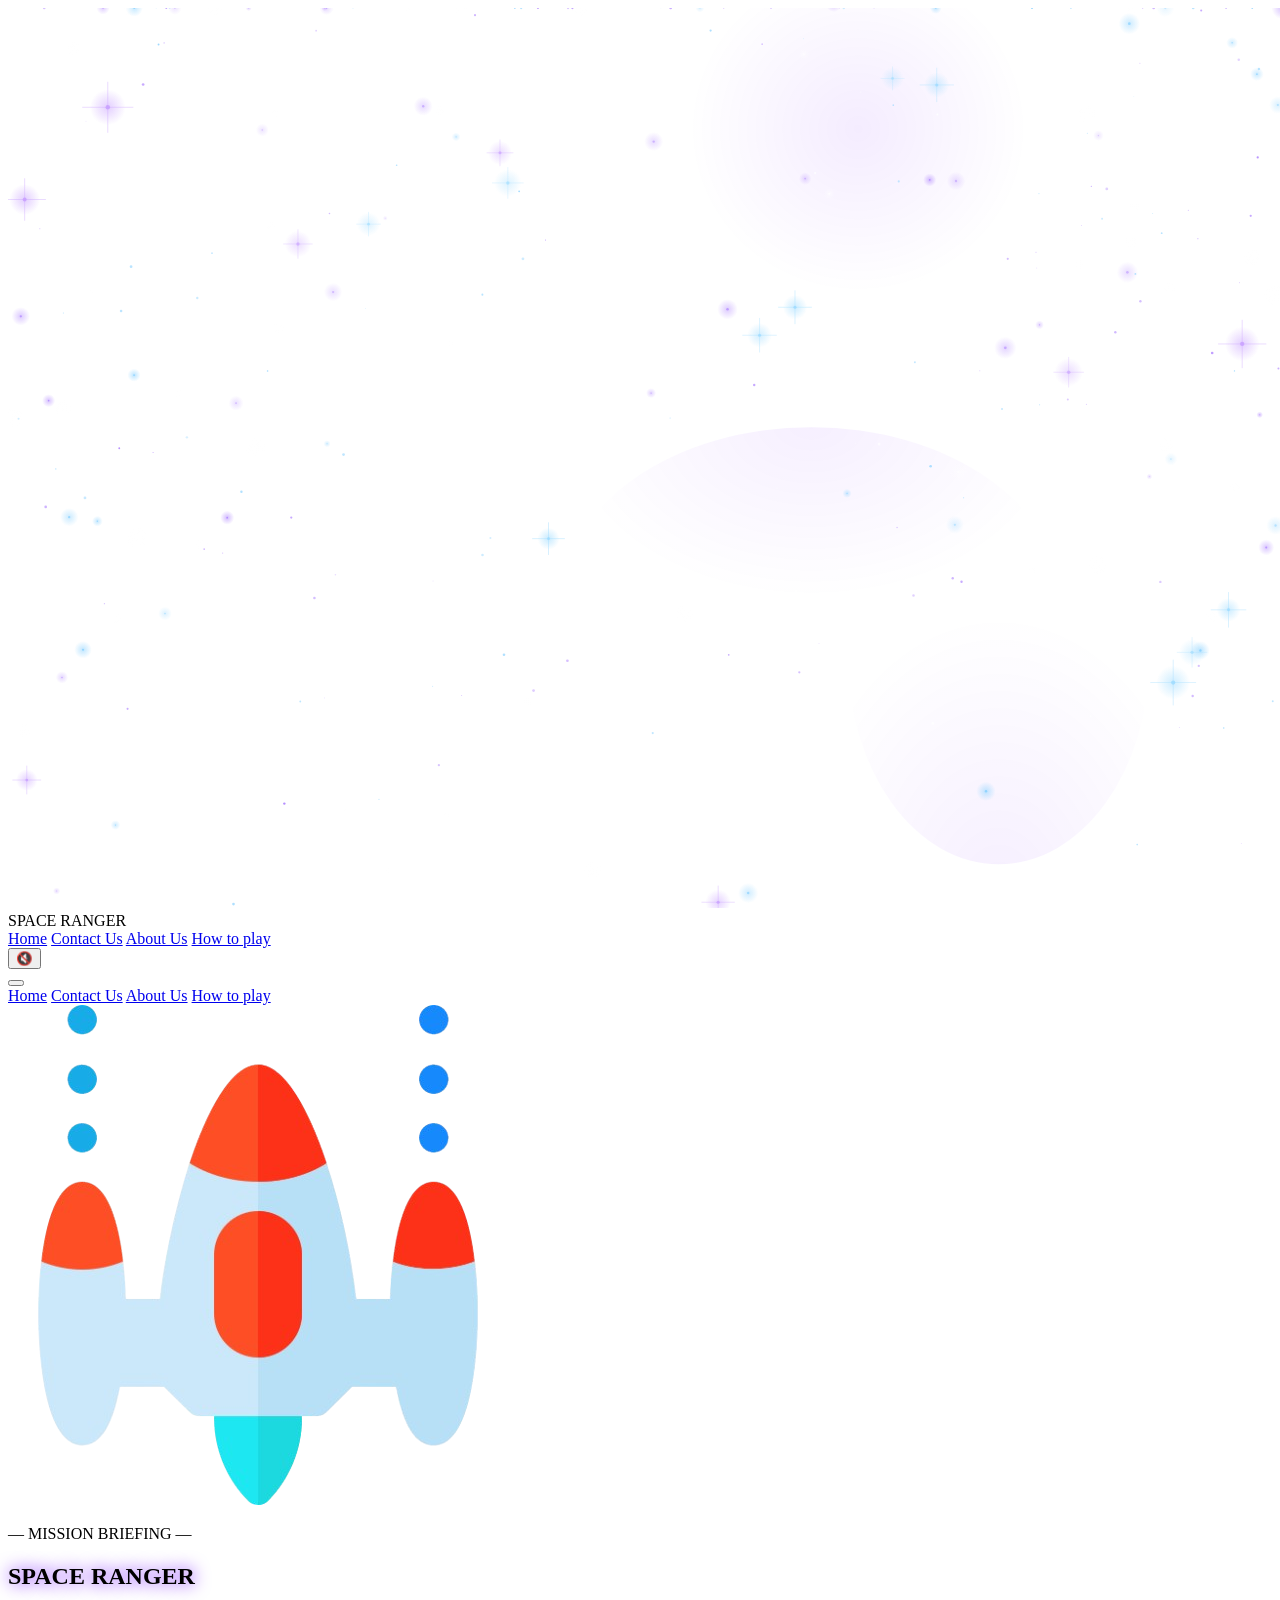
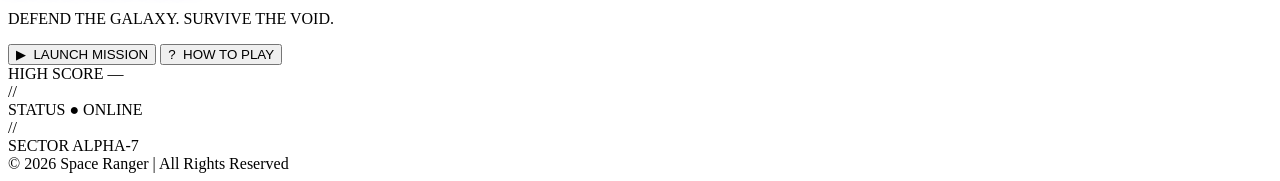
==== commit 06dd77f4: "css paths changed" ====
--- a/index.html
+++ b/index.html
@@ -8,10 +8,12 @@
     <link rel="preconnect" href="https://fonts.googleapis.com">
     <link rel="preconnect" href="https://fonts.gstatic.com" crossorigin>
     <link href="https://fonts.googleapis.com/css2?family=Share+Tech+Mono&display=swap" rel="stylesheet">
-    <link rel="stylesheet" href="game.css">
-    <link rel="stylesheet" href="index.css">
-    <link rel="stylesheet" href="contact.css">
-    <link rel="stylesheet" href="shared.css">
+    <link rel="stylesheet" href="../Web_Technologies_SpaceRanger_40804620/index.css">
+    <link rel="stylesheet" href="../Web_Technologies_SpaceRanger_40804620/game.css">
+    <link rel="stylesheet" href="../Web_Technologies_SpaceRanger_40804620/contact.css">
+    <link rel="stylesheet" href="../Web_Technologies_SpaceRanger_40804620/about.css">
+    <link rel="stylesheet" href="../Web_Technologies_SpaceRanger_40804620/how2play.css">
+    <link rel="stylesheet" href="../Web_Technologies_SpaceRanger_40804620/shared.css">
 </head>
 
 <body>
@@ -36,20 +38,20 @@
                 <source src="../WebPictures/bg-music.mp3" type="audio/mpeg">
             </audio>
         </div>
-    
-    <!-- Mobile hamburger -->
-    <button class="hamburger" id="hamburgerBtn" aria-label="Menu">
-        <span></span><span></span><span></span>
-    </button>
-</header>
 
-<!-- Mobile nav drawer (outside header) -->
-<nav class="mobile-nav-drawer" id="mobileNavDrawer">
-    <a href="index.html">Home</a>
-    <a href="contact.html">Contact Us</a>
-    <a href="about.html">About Us</a>
-    <a href="how2play.html">How to play</a>
-</nav>
+        <!-- Mobile hamburger -->
+        <button class="hamburger" id="hamburgerBtn" aria-label="Menu">
+            <span></span><span></span><span></span>
+        </button>
+    </header>
+
+    <!-- Mobile nav drawer (outside header) -->
+    <nav class="mobile-nav-drawer" id="mobileNavDrawer">
+        <a href="index.html">Home</a>
+        <a href="contact.html">Contact Us</a>
+        <a href="about.html">About Us</a>
+        <a href="how2play.html">How to play</a>
+    </nav>
 
     <!-- REDESIGNED hero section -->
     <section class="hero">
@@ -116,53 +118,54 @@
 
     <!-- Shared header: scroll-shrink + active nav link -->
     <script>
-    (function() {
-        // Scroll shrink
-        window.addEventListener("scroll", function() {
-            document.querySelector("header").classList.toggle("scrolled", window.scrollY > 40);
-        }, { passive: true });
+        (function () {
+            // Scroll shrink
+            window.addEventListener("scroll", function () {
+                document.querySelector("header").classList.toggle("scrolled", window.scrollY > 40);
+            }, { passive: true });
 
-        // Mark current page link as active
-        var links = document.querySelectorAll("header .nav-links a");
-        var page  = location.pathname.split("/").pop() || "index.html";
-        links.forEach(function(a) {
-            if (a.getAttribute("href") === page) a.classList.add("active");
-        });
+            // Mark current page link as active
+            var links = document.querySelectorAll("header .nav-links a");
+            var page = location.pathname.split("/").pop() || "index.html";
+            links.forEach(function (a) {
+                if (a.getAttribute("href") === page) a.classList.add("active");
+            });
 
-        // Sync music-btn class with bgMusic element
-        var bgMusic = document.getElementById("bgMusic");
-        var musicBtn = document.querySelector("header .music-btn");
-        if (bgMusic && musicBtn) {
-            bgMusic.addEventListener("play",  function(){ musicBtn.classList.add("music-playing"); });
-            bgMusic.addEventListener("pause", function(){ musicBtn.classList.remove("music-playing"); });
-        }
-    })();
+            // Sync music-btn class with bgMusic element
+            var bgMusic = document.getElementById("bgMusic");
+            var musicBtn = document.querySelector("header .music-btn");
+            if (bgMusic && musicBtn) {
+                bgMusic.addEventListener("play", function () { musicBtn.classList.add("music-playing"); });
+                bgMusic.addEventListener("pause", function () { musicBtn.classList.remove("music-playing"); });
+            }
+        })();
     </script>
 
     <!-- Hamburger menu JS -->
     <script>
-    (function() {
-        var btn = document.getElementById('hamburgerBtn');
-        var drawer = document.getElementById('mobileNavDrawer');
-        if (!btn || !drawer) return;
-        btn.addEventListener('click', function(e) {
-            e.stopPropagation();
-            var open = btn.classList.toggle('open');
-            drawer.classList.toggle('open', open);
-        });
-        document.addEventListener('click', function(e) {
-            if (!btn.contains(e.target) && !drawer.contains(e.target)) {
-                btn.classList.remove('open');
-                drawer.classList.remove('open');
-            }
-        });
-        // Mark active link
-        var links = drawer.querySelectorAll('a');
-        var page = location.pathname.split('/').pop() || 'index.html';
-        links.forEach(function(a) {
-            if (a.getAttribute('href') === page) a.classList.add('active');
-        });
-    })();
+        (function () {
+            var btn = document.getElementById('hamburgerBtn');
+            var drawer = document.getElementById('mobileNavDrawer');
+            if (!btn || !drawer) return;
+            btn.addEventListener('click', function (e) {
+                e.stopPropagation();
+                var open = btn.classList.toggle('open');
+                drawer.classList.toggle('open', open);
+            });
+            document.addEventListener('click', function (e) {
+                if (!btn.contains(e.target) && !drawer.contains(e.target)) {
+                    btn.classList.remove('open');
+                    drawer.classList.remove('open');
+                }
+            });
+            // Mark active link
+            var links = drawer.querySelectorAll('a');
+            var page = location.pathname.split('/').pop() || 'index.html';
+            links.forEach(function (a) {
+                if (a.getAttribute('href') === page) a.classList.add('active');
+            });
+        })();
     </script>
 </body>
-</html>
+
+</html>
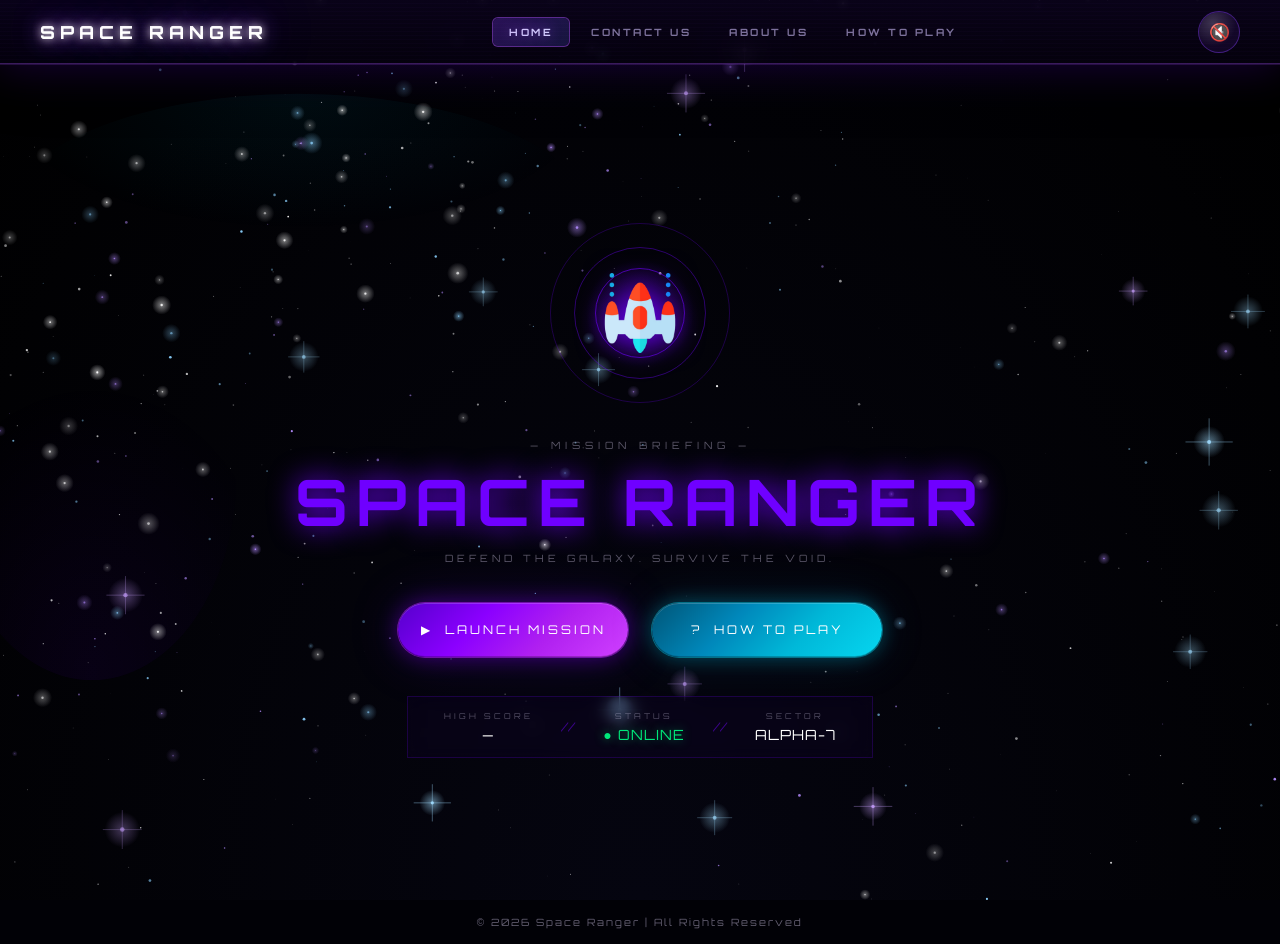
==== commit bd94a9d7: "paths changes2" ====
--- a/index.html
+++ b/index.html
@@ -8,12 +8,10 @@
     <link rel="preconnect" href="https://fonts.googleapis.com">
     <link rel="preconnect" href="https://fonts.gstatic.com" crossorigin>
     <link href="https://fonts.googleapis.com/css2?family=Share+Tech+Mono&display=swap" rel="stylesheet">
-    <link rel="stylesheet" href="../Web_Technologies_SpaceRanger_40804620/index.css">
-    <link rel="stylesheet" href="../Web_Technologies_SpaceRanger_40804620/game.css">
-    <link rel="stylesheet" href="../Web_Technologies_SpaceRanger_40804620/contact.css">
-    <link rel="stylesheet" href="../Web_Technologies_SpaceRanger_40804620/about.css">
-    <link rel="stylesheet" href="../Web_Technologies_SpaceRanger_40804620/how2play.css">
-    <link rel="stylesheet" href="../Web_Technologies_SpaceRanger_40804620/shared.css">
+    <link rel="stylesheet" href="https://yehtetag11.github.io/Web_Technologies_SpaceRanger_40804620/game.css">
+    <link rel="stylesheet" href="https://yehtetag11.github.io/Web_Technologies_SpaceRanger_40804620/index.css">
+    <link rel="stylesheet" href="https://yehtetag11.github.io/Web_Technologies_SpaceRanger_40804620/contact.css">
+    <link rel="stylesheet" href="https://yehtetag11.github.io/Web_Technologies_SpaceRanger_40804620/shared.css">
 </head>
 
 <body>
@@ -38,20 +36,20 @@
                 <source src="../WebPictures/bg-music.mp3" type="audio/mpeg">
             </audio>
         </div>
+    
+    <!-- Mobile hamburger -->
+    <button class="hamburger" id="hamburgerBtn" aria-label="Menu">
+        <span></span><span></span><span></span>
+    </button>
+</header>
 
-        <!-- Mobile hamburger -->
-        <button class="hamburger" id="hamburgerBtn" aria-label="Menu">
-            <span></span><span></span><span></span>
-        </button>
-    </header>
-
-    <!-- Mobile nav drawer (outside header) -->
-    <nav class="mobile-nav-drawer" id="mobileNavDrawer">
-        <a href="index.html">Home</a>
-        <a href="contact.html">Contact Us</a>
-        <a href="about.html">About Us</a>
-        <a href="how2play.html">How to play</a>
-    </nav>
+<!-- Mobile nav drawer (outside header) -->
+<nav class="mobile-nav-drawer" id="mobileNavDrawer">
+    <a href="index.html">Home</a>
+    <a href="contact.html">Contact Us</a>
+    <a href="about.html">About Us</a>
+    <a href="how2play.html">How to play</a>
+</nav>
 
     <!-- REDESIGNED hero section -->
     <section class="hero">
@@ -109,7 +107,7 @@
         © 2026 Space Ranger | All Rights Reserved
     </footer>
 
-    <script src="../js/game.js"></script>
+    <script src="https://yehtetag11.github.io/Web_Technologies_SpaceRanger_40804620/game.js"></script>
     <script>
         const hs = localStorage.getItem('highScore');
         const el = document.getElementById('hsDisplay');
@@ -118,54 +116,53 @@
 
     <!-- Shared header: scroll-shrink + active nav link -->
     <script>
-        (function () {
-            // Scroll shrink
-            window.addEventListener("scroll", function () {
-                document.querySelector("header").classList.toggle("scrolled", window.scrollY > 40);
-            }, { passive: true });
+    (function() {
+        // Scroll shrink
+        window.addEventListener("scroll", function() {
+            document.querySelector("header").classList.toggle("scrolled", window.scrollY > 40);
+        }, { passive: true });
 
-            // Mark current page link as active
-            var links = document.querySelectorAll("header .nav-links a");
-            var page = location.pathname.split("/").pop() || "index.html";
-            links.forEach(function (a) {
-                if (a.getAttribute("href") === page) a.classList.add("active");
-            });
+        // Mark current page link as active
+        var links = document.querySelectorAll("header .nav-links a");
+        var page  = location.pathname.split("/").pop() || "index.html";
+        links.forEach(function(a) {
+            if (a.getAttribute("href") === page) a.classList.add("active");
+        });
 
-            // Sync music-btn class with bgMusic element
-            var bgMusic = document.getElementById("bgMusic");
-            var musicBtn = document.querySelector("header .music-btn");
-            if (bgMusic && musicBtn) {
-                bgMusic.addEventListener("play", function () { musicBtn.classList.add("music-playing"); });
-                bgMusic.addEventListener("pause", function () { musicBtn.classList.remove("music-playing"); });
-            }
-        })();
+        // Sync music-btn class with bgMusic element
+        var bgMusic = document.getElementById("bgMusic");
+        var musicBtn = document.querySelector("header .music-btn");
+        if (bgMusic && musicBtn) {
+            bgMusic.addEventListener("play",  function(){ musicBtn.classList.add("music-playing"); });
+            bgMusic.addEventListener("pause", function(){ musicBtn.classList.remove("music-playing"); });
+        }
+    })();
     </script>
 
     <!-- Hamburger menu JS -->
     <script>
-        (function () {
-            var btn = document.getElementById('hamburgerBtn');
-            var drawer = document.getElementById('mobileNavDrawer');
-            if (!btn || !drawer) return;
-            btn.addEventListener('click', function (e) {
-                e.stopPropagation();
-                var open = btn.classList.toggle('open');
-                drawer.classList.toggle('open', open);
-            });
-            document.addEventListener('click', function (e) {
-                if (!btn.contains(e.target) && !drawer.contains(e.target)) {
-                    btn.classList.remove('open');
-                    drawer.classList.remove('open');
-                }
-            });
-            // Mark active link
-            var links = drawer.querySelectorAll('a');
-            var page = location.pathname.split('/').pop() || 'index.html';
-            links.forEach(function (a) {
-                if (a.getAttribute('href') === page) a.classList.add('active');
-            });
-        })();
+    (function() {
+        var btn = document.getElementById('hamburgerBtn');
+        var drawer = document.getElementById('mobileNavDrawer');
+        if (!btn || !drawer) return;
+        btn.addEventListener('click', function(e) {
+            e.stopPropagation();
+            var open = btn.classList.toggle('open');
+            drawer.classList.toggle('open', open);
+        });
+        document.addEventListener('click', function(e) {
+            if (!btn.contains(e.target) && !drawer.contains(e.target)) {
+                btn.classList.remove('open');
+                drawer.classList.remove('open');
+            }
+        });
+        // Mark active link
+        var links = drawer.querySelectorAll('a');
+        var page = location.pathname.split('/').pop() || 'index.html';
+        links.forEach(function(a) {
+            if (a.getAttribute('href') === page) a.classList.add('active');
+        });
+    })();
     </script>
 </body>
-
-</html>+</html>
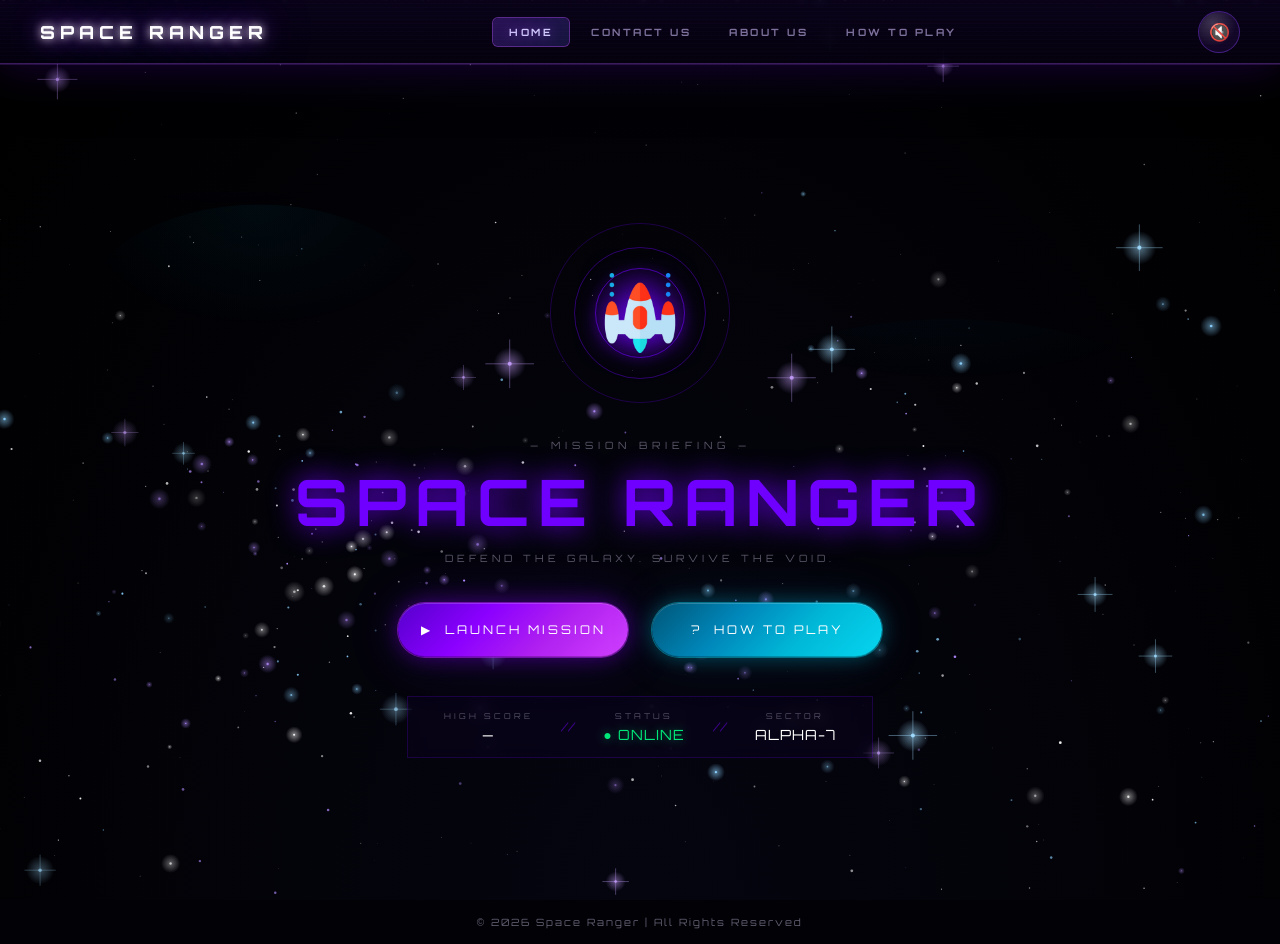
==== commit 55081405: "paths changes4" ====
--- a/index.html
+++ b/index.html
@@ -8,10 +8,10 @@
     <link rel="preconnect" href="https://fonts.googleapis.com">
     <link rel="preconnect" href="https://fonts.gstatic.com" crossorigin>
     <link href="https://fonts.googleapis.com/css2?family=Share+Tech+Mono&display=swap" rel="stylesheet">
-    <link rel="stylesheet" href="https://yehtetag11.github.io/Web_Technologies_SpaceRanger_40804620/game.css">
-    <link rel="stylesheet" href="https://yehtetag11.github.io/Web_Technologies_SpaceRanger_40804620/index.css">
-    <link rel="stylesheet" href="https://yehtetag11.github.io/Web_Technologies_SpaceRanger_40804620/contact.css">
-    <link rel="stylesheet" href="https://yehtetag11.github.io/Web_Technologies_SpaceRanger_40804620/shared.css">
+    <link rel="stylesheet" href="game.css">
+    <link rel="stylesheet" href="index.css">
+    <link rel="stylesheet" href="contact.css">
+    <link rel="stylesheet" href="shared.css">
 </head>
 
 <body>
@@ -33,7 +33,7 @@
         <div class="music-controls">
             <button id="musicToggle" class="music-btn">🔇</button>
             <audio id="bgMusic" loop>
-                <source src="../WebPictures/bg-music.mp3" type="audio/mpeg">
+                <source src="bg-music.mp3" type="audio/mpeg">
             </audio>
         </div>
     
@@ -60,7 +60,7 @@
             <div class="ship-ring ship-ring--mid"></div>
             <div class="ship-ring ship-ring--inner"></div>
             <div class="ship-glow"></div>
-            <img src="../WebPictures/shooter.png" class="ship-img" alt="Space Ranger ship">
+            <img src="shooter.png" class="ship-img" alt="Space Ranger ship">
         </div>
 
         <!-- Title -->
@@ -107,7 +107,7 @@
         © 2026 Space Ranger | All Rights Reserved
     </footer>
 
-    <script src="https://yehtetag11.github.io/Web_Technologies_SpaceRanger_40804620/game.js"></script>
+    <script src="game.js"></script>
     <script>
         const hs = localStorage.getItem('highScore');
         const el = document.getElementById('hsDisplay');
--- a/game.css
+++ b/game.css
@@ -0,0 +1,868 @@
+/* ================= CUSTOM FONT ================= */
+@font-face {
+    font-family: 'Orbitron';
+    src: url('Orbitron-Regular.ttf') format('truetype');
+    font-weight: normal;
+}
+@font-face {
+    font-family: 'Orbitron';
+    src: url('Orbitron-Bold.ttf') format('truetype');
+    font-weight: bold;
+}
+@font-face {
+    font-family: 'Orbitron';
+    src: url('Orbitron-ExtraBold.ttf') format('truetype');
+    font-weight: 900;
+}
+
+/* ================= CSS VARIABLES ================= */
+:root {
+    --bg-primary: #02020d;
+    --bg-glass: rgba(8, 5, 22, 0.88);
+    --bg-overlay: rgba(2, 2, 13, 0.95);
+    --accent-primary: #6d28d9;
+    --accent-secondary: #a855f7;
+    --accent-tertiary: #06b6d4;
+    --accent-neon: #39ff14;
+    --accent-danger: #ff2d55;
+    --accent-warn: #fbbf24;
+    --accent-gold: #f59e0b;
+    --text-primary: #eeeaff;
+    --text-secondary: rgba(200, 185, 255, 0.8);
+    --text-muted: rgba(150, 130, 200, 0.6);
+    --border-subtle: rgba(109, 40, 217, 0.22);
+    --border-strong: rgba(168, 85, 247, 0.6);
+    --shadow-card: 0 12px 48px rgba(0,0,0,0.7);
+    --canvas-bg: #000006;
+    --canvas-border: rgba(109, 40, 217, 0.4);
+    --canvas-glow: 0 0 80px rgba(109,40,217,0.35), 0 0 160px rgba(6,182,212,0.1), inset 0 0 40px rgba(109,40,217,0.05);
+    --ui-bar-bg: rgba(4, 2, 16, 0.9);
+    --ui-bar-border: rgba(109, 40, 217, 0.4);
+    --btn-bg: rgba(109, 40, 217, 0.12);
+    --btn-border: rgba(168, 85, 247, 0.6);
+    --btn-hover-bg: rgba(109, 40, 217, 0.4);
+    --btn-hover-glow: 0 0 32px rgba(109,40,217,0.8), 0 0 64px rgba(109,40,217,0.3);
+}
+
+/* ================= RESET ================= */
+*, *::before, *::after { box-sizing: border-box; margin: 0; padding: 0; }
+
+/* ================= BODY ================= */
+/* Base styles for all pages */
+body {
+    font-family: 'Orbitron', monospace;
+    background: var(--bg-primary);
+    color: var(--text-primary);
+    -webkit-font-smoothing: antialiased;
+}
+
+/* Game page only — lock viewport, no scroll */
+body.gamePage {
+    overflow: hidden;
+    height: 100dvh;
+    width: 100vw;
+    display: flex;
+    flex-direction: column;
+    align-items: center;
+    justify-content: center;
+    position: relative;
+}
+
+/* Animated background nebula mesh — game page only */
+body.gamePage::before {
+    content: '';
+    position: fixed;
+    inset: 0;
+    background:
+        radial-gradient(ellipse 80% 65% at 10% 50%, rgba(109,40,217,0.22) 0%, transparent 55%),
+        radial-gradient(ellipse 55% 45% at 90% 15%, rgba(6,182,212,0.12) 0%, transparent 50%),
+        radial-gradient(ellipse 60% 50% at 60% 90%, rgba(168,85,247,0.14) 0%, transparent 50%);
+    pointer-events: none;
+    z-index: 0;
+    animation: nebulaDrift 18s ease-in-out infinite alternate;
+}
+
+/* Scanline CRT overlay — game page only */
+body.gamePage::after {
+    content: '';
+    position: fixed;
+    inset: 0;
+    background: repeating-linear-gradient(
+        0deg,
+        transparent,
+        transparent 2px,
+        rgba(0,0,0,0.05) 2px,
+        rgba(0,0,0,0.05) 4px
+    );
+    pointer-events: none;
+    z-index: 999;
+}
+
+/* ===================== STARFIELD CANVAS ===================== */
+#stars {
+    position: fixed;
+    inset: 0;
+    width: 100%;
+    height: 100%;
+    z-index: 1;
+    pointer-events: none;
+}
+
+/* ===================== GAME WRAPPER ===================== */
+#gameWrapper {
+    position: relative;
+    z-index: 10;
+    display: flex;
+    align-items: center;
+    justify-content: center;
+    width: 100vw;
+    height: 100dvh;
+    overflow: hidden;
+}
+
+/* ===================== GAME CONTAINER =====================
+   JS sets width/height dynamically based on portrait vs landscape.
+   ======================================================== */
+#gameContainer {
+    position: relative;
+    width: 1600px;   /* overridden by JS on mobile */
+    height: 850px;   /* overridden by JS on mobile */
+    transform-origin: center center;
+    flex-shrink: 0;
+    filter: drop-shadow(0 0 40px rgba(109,40,217,0.4)) drop-shadow(0 0 80px rgba(6,182,212,0.1));
+}
+
+/* ===================== CANVAS ===================== */
+#gameCanvas {
+    position: absolute;
+    inset: 0;
+    width: 100%;    /* fills gameContainer which JS sizes */
+    height: 100%;
+    background: var(--canvas-bg);
+    border: 1.5px solid var(--canvas-border);
+    border-radius: 20px;
+    box-shadow: var(--canvas-glow);
+    display: block;
+    z-index: 0;
+}
+
+/* ===================== HUD BAR ===================== */
+#ui {
+    font-family: 'Orbitron', monospace;
+    position: absolute;
+    top: 18px;
+    left: 50%;
+    transform: translateX(-50%);
+    z-index: 20;
+    color: var(--text-primary);
+    font-size: 10px;
+    letter-spacing: 2px;
+    background: var(--ui-bar-bg);
+    padding: 10px 28px;
+    border-radius: 60px;
+    backdrop-filter: blur(20px);
+    -webkit-backdrop-filter: blur(20px);
+    border: 1px solid transparent;
+    background-clip: padding-box;
+    box-shadow: 0 0 30px rgba(109,40,217,0.2), var(--shadow-card), inset 0 1px 0 rgba(255,255,255,0.06);
+    display: flex;
+    align-items: center;
+    gap: 6px;
+    white-space: nowrap;
+    position: absolute;
+}
+
+/* Animated glowing rim on HUD */
+#ui-wrapper {
+    position: absolute;
+    top: 18px;
+    left: 50%;
+    transform: translateX(-50%);
+    z-index: 20;
+    border-radius: 60px;
+    padding: 1px;
+    background: linear-gradient(90deg, var(--accent-primary), var(--accent-tertiary), var(--accent-secondary), var(--accent-primary));
+    background-size: 200% 100%;
+    animation: hudRim 4s linear infinite;
+}
+
+#ui {
+    position: relative;
+    top: auto;
+    left: auto;
+    transform: none;
+    border-radius: 60px;
+    background: var(--ui-bar-bg);
+    margin: 0;
+}
+
+.hud-label {
+    color: var(--text-muted);
+    font-size: 8px;
+    letter-spacing: 2.5px;
+    text-transform: uppercase;
+}
+
+.hud-value {
+    color: var(--accent-secondary);
+    font-weight: bold;
+    font-size: 15px;
+    text-shadow: 0 0 14px rgba(168,85,247,0.75), 0 0 28px rgba(168,85,247,0.3);
+    min-width: 28px;
+    text-align: right;
+    font-variant-numeric: tabular-nums;
+}
+
+.hud-sep {
+    width: 1px;
+    height: 20px;
+    background: linear-gradient(to bottom, transparent, var(--border-strong), transparent);
+    margin: 0 10px;
+    display: inline-block;
+}
+
+#lives {
+    display: inline-flex;
+    align-items: center;
+    gap: 4px;
+    margin-left: 4px;
+}
+
+#lives img {
+    width: 18px;
+    height: auto;
+    filter: drop-shadow(0 0 6px rgba(255,45,85,0.8));
+    transition: transform 0.2s;
+}
+
+/* ===================== CONTROL BUTTONS ===================== */
+.game-controls {
+    position: absolute;
+    top: 18px;
+    right: 18px;
+    display: flex;
+    gap: 10px;
+    z-index: 25;
+    align-items: center;
+}
+
+.ctrl-btn {
+    width: 48px;
+    height: 48px;
+    border-radius: 50%;
+    background: var(--btn-bg);
+    border: 1.5px solid var(--btn-border);
+    color: var(--text-primary);
+    font-size: 18px;
+    cursor: pointer;
+    display: flex;
+    justify-content: center;
+    align-items: center;
+    backdrop-filter: blur(16px);
+    -webkit-backdrop-filter: blur(16px);
+    transition: all 0.25s cubic-bezier(0.175, 0.885, 0.32, 1.275);
+    box-shadow: 0 4px 16px rgba(0,0,0,0.4), inset 0 1px 0 rgba(255,255,255,0.08);
+    position: relative;
+    overflow: hidden;
+    padding: 0;
+    user-select: none;
+}
+
+.ctrl-btn::before {
+    content: '';
+    position: absolute;
+    inset: 0;
+    border-radius: 50%;
+    background: radial-gradient(circle at 35% 28%, rgba(255,255,255,0.16), transparent 60%);
+    pointer-events: none;
+}
+
+.ctrl-btn:hover {
+    background: var(--btn-hover-bg);
+    border-color: var(--accent-secondary);
+    box-shadow: var(--btn-hover-glow), 0 4px 16px rgba(0,0,0,0.4);
+    transform: scale(1.1);
+}
+
+.ctrl-btn:active { transform: scale(0.92); }
+
+.music-playing {
+    border-color: var(--accent-tertiary) !important;
+    box-shadow: 0 0 20px rgba(6,182,212,0.6), 0 0 40px rgba(6,182,212,0.2) !important;
+    animation: pulseGlow 2s ease-in-out infinite;
+}
+
+#pauseBtn img {
+    width: 40%;
+    height: auto;
+    pointer-events: none;
+    filter: brightness(0) invert(1);
+    opacity: 0.88;
+}
+
+/* ===================== FLOATING SCORE POPUPS ===================== */
+.score-popup {
+    position: absolute;
+    font-family: 'Orbitron', monospace;
+    font-weight: bold;
+    font-size: 18px;
+    color: var(--accent-warn);
+    text-shadow: 0 0 14px rgba(251,191,36,0.9);
+    pointer-events: none;
+    z-index: 30;
+    animation: floatUp 0.9s ease-out forwards;
+    letter-spacing: 2px;
+}
+
+/* ===================== LEVEL UP BANNER ===================== */
+#levelBanner {
+    position: absolute;
+    top: 50%;
+    left: 50%;
+    transform: translateX(-50%) translateY(-50%);
+    z-index: 50;
+    font-size: 32px;
+    font-weight: 900;
+    letter-spacing: 8px;
+    text-transform: uppercase;
+    color: var(--accent-tertiary);
+    text-shadow: 0 0 40px rgba(6,182,212,0.9), 0 0 80px rgba(6,182,212,0.4);
+    display: none;
+    white-space: nowrap;
+    pointer-events: none;
+}
+
+/* ===================== OVERLAY ===================== */
+#overlay {
+    position: absolute;
+    inset: 0;
+    background: var(--bg-overlay);
+    backdrop-filter: blur(18px);
+    -webkit-backdrop-filter: blur(18px);
+    display: none;
+    justify-content: center;
+    align-items: center;
+    z-index: 100;
+    border-radius: 20px;
+    animation: overlayIn 0.3s ease forwards;
+}
+
+/* ===================== CARDS ===================== */
+#pauseMenu,
+#gameOver {
+    font-family: 'Orbitron', monospace;
+    background: var(--bg-glass);
+    padding: 52px 64px;
+    border-radius: 32px;
+    text-align: center;
+    border: 1px solid var(--border-strong);
+    display: flex;
+    flex-direction: column;
+    align-items: center;
+    gap: 14px;
+    box-shadow: var(--shadow-card), 0 0 100px rgba(109,40,217,0.2), inset 0 1px 0 rgba(255,255,255,0.08);
+    animation: cardPop 0.38s cubic-bezier(0.34, 1.56, 0.64, 1) forwards;
+    position: relative;
+    overflow: hidden;
+    min-width: 360px;
+}
+
+#pauseMenu::before, #gameOver::before {
+    content: '';
+    position: absolute;
+    top: 0; left: 0;
+    width: 60px; height: 60px;
+    border-top: 2px solid var(--accent-tertiary);
+    border-left: 2px solid var(--accent-tertiary);
+    border-radius: 32px 0 0 0;
+    opacity: 0.6;
+    pointer-events: none;
+}
+
+#pauseMenu::after, #gameOver::after {
+    content: '';
+    position: absolute;
+    bottom: 0; right: 0;
+    width: 60px; height: 60px;
+    border-bottom: 2px solid var(--accent-primary);
+    border-right: 2px solid var(--accent-primary);
+    border-radius: 0 0 32px 0;
+    opacity: 0.6;
+    pointer-events: none;
+}
+
+#pauseMenu h2 {
+    font-size: 28px;
+    letter-spacing: 10px;
+    margin: 0 0 8px;
+    background: linear-gradient(135deg, var(--text-primary) 20%, var(--accent-secondary));
+    -webkit-background-clip: text;
+    -webkit-text-fill-color: transparent;
+    background-clip: text;
+    text-transform: uppercase;
+}
+
+/* Game over h1 — scoped to game page only */
+body.gamePage h1 {
+    font-family: 'Orbitron', monospace;
+    font-size: 38px;
+    letter-spacing: 6px;
+    margin: 0 0 6px;
+    color: var(--accent-danger);
+    text-shadow: 0 0 40px rgba(255,45,85,0.6);
+    text-transform: uppercase;
+    animation: glitch 5s infinite;
+    font-weight: 900;
+}
+
+#gameOver p {
+    color: var(--text-secondary);
+    font-size: 11px;
+    letter-spacing: 3px;
+    margin: 0 0 6px;
+    text-transform: uppercase;
+}
+
+#finalScore {
+    color: var(--accent-gold);
+    font-size: 28px;
+    font-weight: bold;
+    text-shadow: 0 0 22px rgba(245,158,11,0.8);
+    display: block;
+    margin-top: 4px;
+    font-variant-numeric: tabular-nums;
+}
+
+#newBestLabel {
+    display: none;
+    font-size: 9px;
+    letter-spacing: 3px;
+    color: #39ff14;
+    text-shadow: 0 0 12px rgba(57,255,20,0.8);
+    text-transform: uppercase;
+    border: 1px solid rgba(57,255,20,0.3);
+    padding: 4px 14px;
+    border-radius: 20px;
+    background: rgba(57,255,20,0.06);
+    animation: pulse 1s ease-in-out infinite;
+}
+#newBestLabel.show { display: block; }
+
+/* ===================== HERO BUTTONS ===================== */
+.heroBtn {
+    font-family: 'Orbitron', monospace;
+    width: 220px;
+    padding: 14px 20px;
+    margin: 3px;
+    font-size: 11px;
+    letter-spacing: 2.5px;
+    border: 1.5px solid var(--btn-border);
+    border-radius: 60px;
+    cursor: pointer;
+    background: var(--btn-bg);
+    color: var(--text-primary);
+    position: relative;
+    overflow: hidden;
+    transition: all 0.3s cubic-bezier(0.175, 0.885, 0.32, 1.275);
+    text-transform: uppercase;
+    backdrop-filter: blur(8px);
+    box-shadow: 0 4px 14px rgba(0,0,0,0.25), inset 0 1px 0 rgba(255,255,255,0.07);
+}
+
+.heroBtn::before {
+    content: '';
+    position: absolute;
+    inset: 0;
+    background: linear-gradient(135deg, var(--accent-primary), var(--accent-secondary));
+    transform: translateX(-108%) skewX(-8deg);
+    transition: transform 0.4s cubic-bezier(0.77,0,0.175,1);
+    z-index: 0;
+}
+
+.heroBtn::after {
+    content: '';
+    position: absolute;
+    top: 0; left: -55%;
+    width: 38%; height: 100%;
+    background: linear-gradient(90deg, transparent, rgba(255,255,255,0.22), transparent);
+    transform: skewX(-18deg);
+    transition: left 0.5s ease;
+    z-index: 1;
+}
+
+.heroBtn span { position: relative; z-index: 2; }
+
+.heroBtn:hover {
+    transform: translateY(-3px) scale(1.04);
+    box-shadow: var(--btn-hover-glow), 0 8px 24px rgba(0,0,0,0.3);
+    border-color: var(--accent-secondary);
+    color: white;
+}
+
+.heroBtn:hover::before { transform: translateX(0) skewX(-8deg); }
+.heroBtn:hover::after  { left: 130%; }
+.heroBtn:active { transform: translateY(0) scale(0.96); }
+
+.heroBtn.btn-danger {
+    border-color: rgba(255,45,85,0.45);
+    color: rgba(255,45,85,0.9);
+}
+.heroBtn.btn-danger::before { background: linear-gradient(135deg, #7f1d1d, #ff2d55); }
+.heroBtn.btn-danger:hover {
+    border-color: #ff2d55;
+    color: white;
+    box-shadow: 0 0 28px rgba(255,45,85,0.5), 0 8px 24px rgba(0,0,0,0.3);
+}
+
+.heroBtn.btn-secondary {
+    border-color: rgba(6,182,212,0.4);
+    color: rgba(6,182,212,0.9);
+}
+.heroBtn.btn-secondary::before { background: linear-gradient(135deg, #0e7490, #06b6d4); }
+.heroBtn.btn-secondary:hover {
+    border-color: #06b6d4;
+    color: white;
+    box-shadow: 0 0 28px rgba(6,182,212,0.5), 0 8px 24px rgba(0,0,0,0.3);
+}
+
+/* ===================== MOBILE CONTROLS ===================== */
+#mobileControls {
+    display: none;
+    position: fixed;
+    bottom: max(20px, env(safe-area-inset-bottom, 20px));
+    left: 0;
+    right: 0;
+    justify-content: space-between;
+    align-items: flex-end;
+    padding: 0 20px 12px;
+    z-index: 9999;   /* above canvas scanline overlay (z-index: 999) */
+    pointer-events: none; /* passthrough on container */
+    touch-action: none;
+}
+
+/* Only the actual buttons receive touch */
+#mobileControls .mobile-dpad,
+#mobileControls .mobile-fire-btn,
+#mobileControls .mobile-btn {
+    pointer-events: auto;
+}
+
+.mobile-dpad {
+    display: flex;
+    gap: 12px;
+}
+
+.mobile-btn {
+    width: 76px;
+    height: 76px;
+    border-radius: 50%;
+    background: rgba(109,40,217,0.2);
+    border: 2px solid rgba(168,85,247,0.5);
+    color: var(--text-primary);
+    font-size: 26px;
+    display: flex;
+    align-items: center;
+    justify-content: center;
+    touch-action: none;
+    user-select: none;
+    backdrop-filter: blur(12px);
+    transition: background 0.1s, transform 0.1s;
+    -webkit-tap-highlight-color: transparent;
+    cursor: pointer;
+}
+
+.mobile-btn.pressed {
+    background: rgba(109,40,217,0.5);
+    transform: scale(0.9);
+    box-shadow: 0 0 24px rgba(109,40,217,0.7);
+}
+
+.mobile-fire-btn {
+    width: 96px;
+    height: 96px;
+    background: rgba(255,45,85,0.2);
+    border-color: rgba(255,45,85,0.5);
+    font-size: 32px;
+}
+
+.mobile-fire-btn.pressed {
+    background: rgba(255,45,85,0.45);
+    box-shadow: 0 0 28px rgba(255,45,85,0.8);
+}
+
+/* ===================== NAV ===================== */
+header {
+    display: flex;
+    justify-content: space-between;
+    align-items: center;
+    padding: 14px 5%;
+    background: var(--bg-glass);
+    backdrop-filter: blur(15px);
+    border-bottom: 1px solid var(--border-subtle);
+    position: sticky;
+    top: 0;
+    z-index: 1000;
+}
+
+.logo {
+    font-family: 'Orbitron', sans-serif;
+    font-size: 22px;
+    font-weight: 900;
+    color: var(--text-primary);
+    letter-spacing: 3px;
+    text-shadow: 0 0 14px rgba(109,40,217,0.7);
+    cursor: pointer;
+}
+
+.nav-links { display: flex; gap: 40px; }
+
+.nav-links a {
+    font-family: 'Orbitron', sans-serif;
+    text-decoration: none;
+    color: var(--text-secondary);
+    font-size: 13px;
+    text-transform: uppercase;
+    letter-spacing: 1.5px;
+    position: relative;
+    padding: 5px 0;
+    transition: color 0.3s;
+}
+
+.nav-links a:hover { color: var(--accent-secondary); }
+
+.nav-links a::after {
+    content: '';
+    position: absolute;
+    width: 0; height: 2px;
+    bottom: 0; left: 0;
+    background: linear-gradient(90deg, var(--accent-primary), var(--accent-tertiary));
+    transition: width 0.3s ease;
+}
+
+.nav-links a:hover::after { width: 100%; }
+
+/* ===================== ANIMATIONS ===================== */
+@keyframes nebulaDrift {
+    0%   { opacity: 0.8; }
+    100% { opacity: 1; }
+}
+
+@keyframes hudRim {
+    0%   { background-position: 0% 0%; }
+    100% { background-position: 200% 0%; }
+}
+
+@keyframes screenShake {
+    0%   { transform: translate(0,0) rotate(0deg); }
+    15%  { transform: translate(-4px,-3px) rotate(-0.6deg); }
+    30%  { transform: translate(4px,3px) rotate(0.6deg); }
+    50%  { transform: translate(-3px,2px) rotate(-0.3deg); }
+    70%  { transform: translate(3px,-2px) rotate(0.2deg); }
+    90%  { transform: translate(-1px,1px) rotate(-0.1deg); }
+    100% { transform: translate(0,0) rotate(0deg); }
+}
+
+@keyframes pulseGlow {
+    0%,100% { box-shadow: 0 0 10px rgba(6,182,212,0.4); }
+    50%      { box-shadow: 0 0 28px rgba(6,182,212,0.9), 0 0 50px rgba(6,182,212,0.3); }
+}
+
+@keyframes pulse {
+    0%,100% { opacity: 1; }
+    50%      { opacity: 0.5; }
+}
+
+@keyframes cardPop {
+    from { opacity: 0; transform: scale(0.85) translateY(20px); }
+    to   { opacity: 1; transform: scale(1) translateY(0); }
+}
+
+@keyframes overlayIn {
+    from { opacity: 0; }
+    to   { opacity: 1; }
+}
+
+@keyframes floatUp {
+    0%   { opacity: 1; transform: translateY(0) scale(1); }
+    100% { opacity: 0; transform: translateY(-64px) scale(0.75); }
+}
+
+@keyframes glitch {
+    0%,88%,100% { clip-path: none; transform: none; }
+    90% { clip-path: polygon(0 10%,100% 10%,100% 30%,0 30%); transform: translateX(-5px); }
+    92% { clip-path: polygon(0 55%,100% 55%,100% 75%,0 75%); transform: translateX(5px); }
+    94% { clip-path: polygon(0 38%,100% 38%,100% 52%,0 52%); transform: translateX(-3px); }
+    96% { clip-path: none; transform: none; }
+}
+
+@keyframes levelFlash {
+    0%   { opacity: 0; transform: translateX(-50%) translateY(-50%) scale(0.4); }
+    30%  { opacity: 1; transform: translateX(-50%) translateY(-50%) scale(1.1); }
+    60%  { opacity: 1; transform: translateX(-50%) translateY(-50%) scale(1); }
+    100% { opacity: 0; transform: translateX(-50%) translateY(-50%) scale(1.2); }
+}
+
+.shake-effect { animation: screenShake 0.45s ease-out; }
+
+/* ===================== RESPONSIVE — MOBILE PORTRAIT ===================== */
+
+@media (max-width: 900px), (pointer: coarse) {
+
+    /* Body: lock to viewport, no scroll, no overflow */
+    body.gamePage {
+        overflow: hidden;
+        width: 100vw;
+        height: 100dvh;
+        display: flex;
+        align-items: center;
+        justify-content: center;
+    }
+
+    /* Wrapper fills entire screen */
+    #gameWrapper {
+        width: 100vw;
+        height: 100dvh;
+        overflow: hidden;
+    }
+
+    /* Canvas: no rounded corners, no border — edge to edge */
+    #gameCanvas {
+        border-radius: 0 !important;
+        border: none !important;
+        box-shadow: none !important;
+    }
+
+    /* HUD: smaller, stays inside portrait canvas */
+    #ui-wrapper {
+        top: 10px;
+        left: 50%;
+        transform: translateX(-50%);
+    }
+    #ui {
+        font-size: 7px;
+        padding: 6px 12px;
+        gap: 4px;
+        white-space: nowrap;
+    }
+    .hud-value  { font-size: 11px; min-width: 20px; }
+    .hud-sep    { margin: 0 5px; height: 16px; }
+    #lives img  { width: 14px; }
+
+    /* Pause/music buttons — top right, smaller */
+    .game-controls {
+        top: 8px;
+        right: 8px;
+        gap: 6px;
+    }
+    .ctrl-btn {
+        width: 36px;
+        height: 36px;
+        font-size: 14px;
+    }
+
+    /* ── MOBILE CONTROLS — portrait layout ──
+       Left side:  ◀  ▶  (stacked vertically or side by side)
+       Right side: 🔥 fire button
+       Positioned at the very bottom corners, floating over the canvas
+    ─────────────────────────────────────────── */
+    #mobileControls {
+        display: flex;
+        position: fixed;
+        bottom: 0;
+        left: 0;
+        right: 0;
+        height: 130px;
+        justify-content: space-between;
+        align-items: flex-end;
+        padding: 0 16px 20px;
+        z-index: 9999;
+        pointer-events: none;
+        background: linear-gradient(to top, rgba(0,0,0,0.45) 0%, transparent 100%);
+    }
+
+    #mobileControls .mobile-dpad,
+    #mobileControls .mobile-fire-btn,
+    #mobileControls .mobile-btn {
+        pointer-events: auto;
+    }
+
+    /* D-pad: left and right arrows side by side on left */
+    .mobile-dpad {
+        display: flex;
+        flex-direction: row;
+        gap: 10px;
+        align-items: flex-end;
+    }
+
+    .mobile-btn {
+        width: 72px;
+        height: 72px;
+        border-radius: 50%;
+        background: rgba(109, 40, 217, 0.25);
+        border: 2px solid rgba(168, 85, 247, 0.6);
+        color: var(--text-primary);
+        font-size: 24px;
+        display: flex;
+        align-items: center;
+        justify-content: center;
+        touch-action: none;
+        user-select: none;
+        -webkit-user-select: none;
+        backdrop-filter: blur(10px);
+        -webkit-backdrop-filter: blur(10px);
+        transition: background 0.1s, transform 0.1s;
+        -webkit-tap-highlight-color: transparent;
+        cursor: pointer;
+        box-shadow: 0 4px 20px rgba(109, 40, 217, 0.3);
+    }
+
+    .mobile-btn.pressed {
+        background: rgba(109, 40, 217, 0.6);
+        transform: scale(0.88);
+        box-shadow: 0 0 28px rgba(109, 40, 217, 0.8);
+    }
+
+    /* Fire button — right side, bigger */
+    .mobile-fire-btn {
+        width: 88px;
+        height: 88px;
+        font-size: 30px;
+        background: rgba(255, 45, 85, 0.25);
+        border-color: rgba(255, 45, 85, 0.6);
+        box-shadow: 0 4px 20px rgba(255, 45, 85, 0.3);
+    }
+
+    .mobile-fire-btn.pressed {
+        background: rgba(255, 45, 85, 0.55);
+        box-shadow: 0 0 32px rgba(255, 45, 85, 0.9);
+    }
+
+    /* Overlay cards: fit portrait width */
+    #pauseMenu,
+    #gameOver {
+        padding: 28px 20px;
+        min-width: 0;
+        width: calc(100% - 48px);
+        max-width: 340px;
+        gap: 10px;
+        border-radius: 20px;
+    }
+
+    #pauseMenu h2     { font-size: 18px; letter-spacing: 5px; }
+    body.gamePage h1  { font-size: 22px; letter-spacing: 3px; }
+    #finalScore       { font-size: 20px; }
+
+    .heroBtn {
+        width: 100%;
+        max-width: 220px;
+        font-size: 9px;
+        padding: 12px 16px;
+    }
+}
+
+/* Extra small phones */
+@media (max-width: 380px) {
+    .mobile-btn       { width: 62px; height: 62px; font-size: 20px; }
+    .mobile-fire-btn  { width: 76px; height: 76px; font-size: 26px; }
+    #mobileControls   { padding: 0 10px 14px; height: 110px; }
+}
--- a/index.css
+++ b/index.css
@@ -0,0 +1,368 @@
+/* =========================================
+    CUSTOM FONTS
+========================================= */
+@font-face {
+    font-family: 'Orbitron';
+    src: url('Orbitron-Regular.ttf') format('truetype');
+    font-weight: normal;
+    font-style: normal;
+}
+
+/* =========================================
+    GLOBAL STYLES  (unchanged)
+========================================= */
+* {
+    margin: 0;
+    padding: 0;
+    box-sizing: border-box;
+}
+
+html, body {
+    min-height: 100%;
+    overflow-y: auto;
+    overflow-x: hidden;
+    display: flex;
+    flex-direction: column;
+    font-family: 'Orbitron', Arial, sans-serif;
+}
+
+footer {
+    padding: 10px;
+    text-align: center;
+    color: white;
+    background: rgba(0, 0, 0, 0.5);
+    font-family: 'Orbitron', sans-serif;
+    font-size: 11px;
+    letter-spacing: 2px;
+}
+
+/* =========================================
+    CANVAS STAR BACKGROUND  (unchanged)
+========================================= */
+#stars {
+    position: fixed;
+    top: 0;
+    left: 0;
+    width: 100%;
+    height: 100%;
+    z-index: -1;
+    background: radial-gradient(ellipse at bottom, #050510 0%, #000000 100%);
+}
+
+/* =========================================
+    HEADER  (unchanged)
+========================================= */
+header {
+    position: fixed;
+    top: 0; left: 0; right: 0;
+    z-index: 100;
+    display: flex;
+    align-items: center;
+    justify-content: space-between;
+    padding: 0 32px;
+    height: 60px;
+    background: rgba(0, 0, 0, 0.6);
+    backdrop-filter: blur(10px);
+    border-bottom: 1px solid rgba(111, 0, 255, 0.3);
+}
+
+.logo {
+    font-family: 'Orbitron', sans-serif;
+    font-size: 16px;
+    letter-spacing: 4px;
+    color: white;
+}
+
+.nav-links {
+    display: flex;
+    gap: 6px;
+}
+
+.nav-links a {
+    font-family: 'Orbitron', sans-serif;
+    font-size: 11px;
+    letter-spacing: 1px;
+    color: rgba(200, 190, 220, 0.6);
+    text-decoration: none;
+    padding: 6px 14px;
+    transition: color 0.2s;
+}
+
+.nav-links a:hover {
+    color: white;
+}
+
+.music-controls {
+    display: flex;
+    align-items: center;
+}
+
+.music-btn {
+    background: transparent;
+    border: 1px solid rgba(111, 0, 255, 0.3);
+    padding: 6px 12px;
+    font-size: 16px;
+    cursor: pointer;
+    color: white;
+    transition: border-color 0.2s;
+}
+
+.music-btn:hover {
+    border-color: rgb(111, 0, 255);
+}
+
+/* =========================================
+    HERO SECTION
+========================================= */
+.hero {
+    flex: 1;
+    min-height: 100vh;
+    padding-top: 80px;
+    display: flex;
+    flex-direction: column;
+    align-items: center;
+    justify-content: center;
+    gap: 36px;
+    text-align: center;
+    color: white;
+    position: relative;
+}
+
+/* =========================================
+    SHIP DISPLAY
+========================================= */
+.ship-container {
+    position: relative;
+    width: 180px;
+    height: 180px;
+    display: flex;
+    align-items: center;
+    justify-content: center;
+}
+
+.ship-ring {
+    position: absolute;
+    border-radius: 50%;
+    border: 1px solid rgba(111, 0, 255, 0.25);
+    animation: ringPulse 4s ease-in-out infinite;
+}
+
+.ship-ring--outer { width: 180px; height: 180px; animation-delay: 0s; }
+.ship-ring--mid   { width: 132px; height: 132px; animation-delay: 0.6s; border-color: rgba(111,0,255,0.4); }
+.ship-ring--inner { width: 90px;  height: 90px;  animation-delay: 1.2s; border-color: rgba(111,0,255,0.6); }
+
+@keyframes ringPulse {
+    0%, 100% { opacity: 0.35; transform: scale(1); }
+    50%       { opacity: 1;   transform: scale(1.05); }
+}
+
+.ship-glow {
+    position: absolute;
+    width: 110px;
+    height: 110px;
+    border-radius: 50%;
+    background: radial-gradient(circle, rgba(111,0,255,0.35) 0%, transparent 70%);
+    animation: glowBreath 3s ease-in-out infinite;
+}
+
+@keyframes glowBreath {
+    0%, 100% { opacity: 0.5; transform: scale(1); }
+    50%       { opacity: 1;   transform: scale(1.25); }
+}
+
+.ship-img {
+    width: 80px;
+    height: 80px;
+    object-fit: contain;
+    position: relative;
+    z-index: 2;
+    filter: drop-shadow(0 0 14px rgba(111, 0, 255, 0.9));
+    animation: shipHover 3s ease-in-out infinite;
+}
+
+@keyframes shipHover {
+    0%, 100% { transform: translateY(0px); }
+    50%       { transform: translateY(-8px); }
+}
+
+/* =========================================
+    TITLE BLOCK
+========================================= */
+.title-block {
+    display: flex;
+    flex-direction: column;
+    align-items: center;
+    gap: 10px;
+}
+
+.title-eyebrow {
+    font-family: 'Orbitron', sans-serif;
+    font-size: 10px;
+    letter-spacing: 5px;
+    color: rgba(200, 190, 220, 0.45);
+}
+
+.heroTitle {
+    font-family: 'Orbitron', sans-serif;
+    font-size: 64px;
+    letter-spacing: 8px;
+    color: rgb(111, 0, 255);
+    text-shadow:
+        0 0 20px rgba(111, 0, 255, 0.6),
+        0 0 60px rgba(111, 0, 255, 0.2);
+    animation: titleGlow 3s ease-in-out infinite;
+}
+
+@keyframes titleGlow {
+    0%, 100% { text-shadow: 0 0 18px rgba(111,0,255,0.5), 0 0 50px rgba(111,0,255,0.15); }
+    50%       { text-shadow: 0 0 30px rgba(111,0,255,0.9), 0 0 80px rgba(111,0,255,0.4); }
+}
+
+.title-sub {
+    font-family: 'Orbitron', sans-serif;
+    font-size: 10px;
+    letter-spacing: 4px;
+    color: rgba(200, 190, 220, 0.45);
+}
+
+/* =========================================
+    BUTTONS
+========================================= */
+.btn-group {
+    display: flex;
+    gap: 18px;
+    flex-wrap: wrap;
+    justify-content: center;
+}
+
+.heroBtn {
+    position: relative;
+    width: 230px;
+    height: 54px;
+    background: transparent;
+    border: none;
+    padding: 0;
+    overflow: hidden;
+    font-family: 'Orbitron', sans-serif;
+    font-size: 12px;
+    letter-spacing: 3px;
+    color: white;
+    cursor: pointer;
+    transition: transform 0.15s;
+}
+
+.heroBtn:hover  { transform: translateY(-3px); }
+.heroBtn:active { transform: translateY(0) scale(0.97); }
+
+/* Shimmer sweep */
+.heroBtn__shimmer {
+    position: absolute;
+    inset: 0;
+    background: linear-gradient(90deg, transparent 0%, rgba(255,255,255,0.08) 50%, transparent 100%);
+    transform: translateX(-100%) skewX(-15deg);
+    transition: transform 0.55s ease;
+    pointer-events: none;
+}
+
+.heroBtn:hover .heroBtn__shimmer {
+    transform: translateX(200%) skewX(-15deg);
+}
+
+.heroBtn__label {
+    position: relative;
+    z-index: 1;
+    display: flex;
+    align-items: center;
+    justify-content: center;
+    width: 100%;
+    height: 100%;
+}
+
+/* Primary */
+.heroBtn--primary {
+    outline: 1px solid rgb(111, 0, 255);
+    background: rgba(111, 0, 255, 0.08);
+    box-shadow: 0 0 0 1px rgba(111,0,255,0.15), inset 0 0 24px rgba(111,0,255,0.06);
+}
+
+.heroBtn--primary:hover {
+    background: rgba(111, 0, 255, 0.18);
+    box-shadow:
+        0 0 0 1px rgba(111,0,255,0.9),
+        0 0 28px rgba(111,0,255,0.45),
+        inset 0 0 20px rgba(111,0,255,0.12);
+}
+
+/* Secondary */
+.heroBtn--secondary {
+    outline: 1px solid rgba(200, 190, 220, 0.25);
+    background: rgba(255,255,255,0.03);
+}
+
+.heroBtn--secondary:hover {
+    outline-color: rgba(200, 190, 220, 0.6);
+    background: rgba(255,255,255,0.07);
+    box-shadow: 0 0 18px rgba(200,190,220,0.1);
+}
+
+/* =========================================
+    STATS STRIP
+========================================= */
+.stats-strip {
+    display: flex;
+    align-items: center;
+    gap: 28px;
+    padding: 14px 36px;
+    border: 1px solid rgba(111, 0, 255, 0.2);
+    background: rgba(111, 0, 255, 0.04);
+    backdrop-filter: blur(8px);
+}
+
+.stat {
+    display: flex;
+    flex-direction: column;
+    align-items: center;
+    gap: 5px;
+}
+
+.stat__label {
+    font-family: 'Orbitron', sans-serif;
+    font-size: 8px;
+    letter-spacing: 3px;
+    color: rgba(200, 190, 220, 0.4);
+}
+
+.stat__value {
+    font-family: 'Orbitron', sans-serif;
+    font-size: 14px;
+    color: white;
+    letter-spacing: 1px;
+}
+
+.stat__value--online {
+    color: #00e87a;
+    text-shadow: 0 0 10px rgba(0, 232, 122, 0.5);
+    animation: onlinePulse 2s ease-in-out infinite;
+}
+
+@keyframes onlinePulse {
+    0%, 100% { opacity: 0.8; }
+    50%       { opacity: 1; }
+}
+
+.stat-divider {
+    font-family: 'Orbitron', sans-serif;
+    font-size: 14px;
+    color: rgba(111, 0, 255, 0.5);
+    line-height: 1;
+}
+
+/* =========================================
+    RESPONSIVE
+========================================= */
+@media (max-width: 600px) {
+    .heroTitle { font-size: 40px; letter-spacing: 5px; }
+    .heroBtn   { width: 190px; font-size: 10px; }
+    .stats-strip { gap: 14px; padding: 12px 18px; }
+    /* nav handled by shared.css hamburger */
+}
--- a/contact.css
+++ b/contact.css
@@ -0,0 +1,237 @@
+/* =========================================
+   CUSTOM FONTS
+========================================= */
+@font-face {
+    font-family: 'Orbitron';
+    src: url('Orbitron-Regular.ttf') format('truetype');
+    font-weight: normal;
+    font-style: normal;
+}
+
+/* =========================================
+   RESET & BASE
+========================================= */
+*, *::before, *::after { margin: 0; padding: 0; box-sizing: border-box; }
+
+html, body {
+    min-height: 100%;
+    overflow-x: hidden;
+    overflow-y: auto;
+    font-family: 'Orbitron', Arial, sans-serif;
+    color: white;
+}
+
+/* =========================================
+   STAR CANVAS — untouched
+========================================= */
+#stars {
+    position: fixed;
+    top: 0; left: 0;
+    width: 100%; height: 100%;
+    z-index: -1;
+    background: radial-gradient(ellipse at bottom, #050510 0%, #000000 100%);
+    pointer-events: none;
+}
+
+/* =========================================
+   CONTACT HERO
+========================================= */
+.contactHero {
+    padding: 140px 8% 80px;
+    min-height: 100vh;
+    display: flex;
+    flex-direction: column;
+    align-items: center;
+    gap: 14px;
+    color: white;
+}
+
+.page-eyebrow {
+    font-family: 'Share Tech Mono', 'Orbitron', monospace;
+    font-size: 10px;
+    letter-spacing: 5px;
+    color: rgba(200, 190, 220, 0.45);
+}
+
+.contactTitle {
+    font-family: 'Orbitron', sans-serif;
+    font-size: 56px;
+    letter-spacing: 6px;
+    color: white;
+    margin-bottom: 10px;
+}
+
+.contactTitle--accent {
+    color: rgb(111, 0, 255);
+    text-shadow:
+        0 0 20px rgba(111, 0, 255, 0.6),
+        0 0 60px rgba(111, 0, 255, 0.2);
+}
+
+/* =========================================
+   CENTER PHOTO
+========================================= */
+.centerPhoto {
+    width: 100%;
+    max-width: 820px;
+    height: 400px;
+    margin: 20px 0 48px;
+    position: relative;
+    overflow: hidden;
+    border: 1px solid rgba(111, 0, 255, 0.25);
+}
+
+.centerPhoto img {
+    width: 100%;
+    height: 100%;
+    object-fit: cover;
+    display: block;
+    filter: brightness(0.7) saturate(0.8);
+    transition: filter 0.4s;
+}
+
+.centerPhoto:hover img {
+    filter: brightness(0.85) saturate(1);
+}
+
+/* Purple tint overlay */
+.centerPhoto__overlay {
+    position: absolute;
+    inset: 0;
+    background: linear-gradient(
+        to bottom,
+        rgba(111, 0, 255, 0.08) 0%,
+        transparent 40%,
+        rgba(4, 4, 15, 0.6) 100%
+    );
+    z-index: 1;
+    pointer-events: none;
+}
+
+/* Label badge */
+.centerPhoto__label {
+    position: absolute;
+    bottom: 16px;
+    left: 20px;
+    z-index: 2;
+    font-family: 'Share Tech Mono', monospace;
+    font-size: 10px;
+    letter-spacing: 3px;
+    color: rgba(200, 190, 220, 0.6);
+    background: rgba(4, 4, 15, 0.7);
+    padding: 5px 12px;
+    border-left: 2px solid rgb(111, 0, 255);
+}
+
+/* =========================================
+   CONTACT INFO
+========================================= */
+.contactInfo {
+    max-width: 820px;
+    width: 100%;
+    text-align: center;
+}
+
+.contactDescription {
+    font-size: 12px;
+    letter-spacing: 1px;
+    line-height: 2;
+    color: rgba(200, 190, 220, 0.6);
+    margin-bottom: 40px;
+}
+
+/* Grid */
+.infoGrid {
+    display: grid;
+    grid-template-columns: repeat(auto-fit, minmax(220px, 1fr));
+    gap: 16px;
+}
+
+/* Card */
+.infoItem {
+    display: flex;
+    align-items: flex-start;
+    gap: 16px;
+    padding: 22px 20px;
+    background: rgba(111, 0, 255, 0.04);
+    border: 1px solid rgba(111, 0, 255, 0.18);
+    backdrop-filter: blur(10px);
+    text-align: left;
+    transition: border-color 0.3s, transform 0.25s, box-shadow 0.3s;
+}
+
+.infoItem:hover {
+    transform: translateY(-4px);
+    border-color: rgba(111, 0, 255, 0.6);
+    box-shadow: 0 0 24px rgba(111, 0, 255, 0.2);
+}
+
+.infoItem__icon {
+    font-size: 22px;
+    flex-shrink: 0;
+    width: 44px;
+    height: 44px;
+    display: flex;
+    align-items: center;
+    justify-content: center;
+    border: 1px solid rgba(111, 0, 255, 0.25);
+    background: rgba(111, 0, 255, 0.08);
+}
+
+.infoItem__body {
+    display: flex;
+    flex-direction: column;
+    gap: 6px;
+}
+
+.infoItem__label {
+    font-family: 'Share Tech Mono', monospace;
+    font-size: 9px;
+    letter-spacing: 3px;
+    color: rgba(200, 190, 220, 0.4);
+}
+
+.infoItem__value {
+    font-size: 12px;
+    letter-spacing: 1px;
+    line-height: 1.7;
+    color: rgba(220, 210, 240, 0.85);
+}
+
+/* =========================================
+   FOOTER
+========================================= */
+footer {
+    text-align: center;
+    padding: 16px;
+    background: rgba(0, 0, 0, 0.5);
+    color: rgba(200, 190, 220, 0.5);
+    font-family: 'Orbitron', sans-serif;
+    font-size: 10px;
+    letter-spacing: 2px;
+}
+
+/* =========================================
+   RESPONSIVE
+========================================= */
+@media (max-width: 600px) {
+    .contactTitle { font-size: 36px; }
+    .centerPhoto  { height: 220px; }
+    .infoGrid     { grid-template-columns: 1fr; }
+}
+
+/* =========================================
+   ENHANCED RESPONSIVE
+========================================= */
+@media (max-width: 768px) {
+    .contactHero { padding: 90px 5% 60px; }
+    .contactTitle { font-size: 36px; letter-spacing: 3px; }
+    .centerPhoto { height: 200px; }
+    .infoGrid { grid-template-columns: 1fr; }
+    .contactDescription { font-size: 11px; }
+}
+
+@media (max-width: 480px) {
+    .contactTitle { font-size: 26px; letter-spacing: 2px; }
+    .centerPhoto { height: 160px; }
+}
--- a/shared.css
+++ b/shared.css
@@ -0,0 +1,621 @@
+/* =====================================================
+   SHARED.CSS  —  Space Ranger  |  Loaded LAST
+   Fixes: light-mode colors, no button movement,
+          unified header, advanced effects
+===================================================== */
+
+
+
+
+
+/* Body background */
+
+/* Stars canvas — light sky instead of black void */
+
+/* Footer */
+
+/* Page eyebrow labels */
+
+/* ── Index page ── */
+
+/* ── About page ── */
+
+/* ── Contact page ── */
+
+/* ── How-to-play page ── */
+
+/* ── Game page ── */
+
+/* ─────────────────────────────────────────────────
+   HEADER RESET  — wipe conflicting rules from
+   game.css  and  index.css
+───────────────────────────────────────────────────*/
+header,
+header .logo,
+header .nav-links,
+header .nav-links a,
+header .music-controls,
+header .music-btn {
+    all: unset;
+    box-sizing: border-box;
+}
+
+/* ─────────────────────────────────────────────────
+   HEADER SHELL
+───────────────────────────────────────────────────*/
+header {
+    position: fixed;
+    top: 0; left: 0; right: 0;
+    z-index: 2000;
+    display: flex;
+    align-items: center;
+    justify-content: space-between;
+    padding: 0 40px;
+    height: 64px;
+    background: linear-gradient(180deg,
+        rgba(10, 3, 26, 0.93) 0%,
+        rgba(5, 1, 15, 0.84) 100%);
+    backdrop-filter: blur(22px) saturate(1.5);
+    -webkit-backdrop-filter: blur(22px) saturate(1.5);
+    border-bottom: 1px solid rgba(168, 85, 247, 0.3);
+    box-shadow:
+        0 1px 0 rgba(168, 85, 247, 0.18),
+        0 4px 40px rgba(111, 0, 255, 0.2),
+        0 8px 60px rgba(0, 0, 0, 0.45);
+    transition: height 0.35s ease, background 0.35s ease, box-shadow 0.35s ease;
+    overflow: hidden;
+}
+
+
+
+/* Animated shimmer sweep */
+header::after {
+    content: '';
+    position: absolute;
+    bottom: -1px; left: -100%;
+    width: 60%; height: 1px;
+    background: linear-gradient(90deg,
+        transparent,
+        rgba(168, 85, 247, 0.9) 30%,
+        rgba(6, 182, 212, 0.8) 70%,
+        transparent);
+    animation: headerBorderSlide 5s linear infinite;
+    pointer-events: none;
+}
+
+@keyframes headerBorderSlide {
+    0%   { left: -80%; }
+    100% { left: 120%; }
+}
+
+/* Scanline texture */
+header::before {
+    content: '';
+    position: absolute;
+    inset: 0;
+    background: repeating-linear-gradient(
+        0deg,
+        transparent, transparent 3px,
+        rgba(124, 58, 237, 0.022) 3px,
+        rgba(124, 58, 237, 0.022) 4px
+    );
+    pointer-events: none;
+    z-index: 0;
+}
+
+header > * { position: relative; z-index: 1; }
+
+/* Scroll-shrink state */
+header.scrolled {
+    height: 50px;
+    background: linear-gradient(180deg,
+        rgba(6, 1, 18, 0.97) 0%,
+        rgba(3, 0, 10, 0.96) 100%);
+    box-shadow:
+        0 1px 0 rgba(168, 85, 247, 0.4),
+        0 4px 50px rgba(111, 0, 255, 0.36),
+        0 12px 60px rgba(0, 0, 0, 0.65);
+}
+
+/* ─────────────────────────────────────────────────
+   LOGO
+───────────────────────────────────────────────────*/
+header .logo {
+    display: block;
+    font-family: 'Orbitron', sans-serif;
+    font-size: 18px;
+    font-weight: 900;
+    letter-spacing: 5px;
+    color: #fff;
+    cursor: pointer;
+    user-select: none;
+    text-transform: uppercase;
+    text-shadow:
+        0 0 8px rgba(255,255,255,0.9),
+        0 0 22px rgba(168, 85, 247, 0.95),
+        0 0 50px rgba(124, 58, 237, 0.55),
+        0 0 90px rgba(124, 58, 237, 0.2);
+    animation: logoPulse 4s ease-in-out infinite;
+    transition: letter-spacing 0.4s ease;
+}
+
+header .logo:hover {
+    letter-spacing: 8px;
+}
+
+@keyframes logoPulse {
+    0%,100% {
+        text-shadow:
+            0 0 8px rgba(255,255,255,0.9),
+            0 0 22px rgba(168,85,247,0.95),
+            0 0 50px rgba(124,58,237,0.55),
+            0 0 90px rgba(124,58,237,0.2);
+    }
+    50% {
+        text-shadow:
+            0 0 14px #fff,
+            0 0 34px rgba(192,132,252,1),
+            0 0 72px rgba(168,85,247,0.88),
+            0 0 130px rgba(6,182,212,0.3);
+    }
+}
+@keyframes logoPulseLight {
+    0%,100% {
+        text-shadow:
+            0 0 10px rgba(91,33,182,0.5),
+            0 0 28px rgba(91,33,182,0.25);
+    }
+    50% {
+        text-shadow:
+            0 0 14px rgba(124,58,237,0.7),
+            0 0 38px rgba(91,33,182,0.38);
+    }
+}
+
+/* ─────────────────────────────────────────────────
+   NAV LINKS
+───────────────────────────────────────────────────*/
+header .nav-links {
+    display: flex;
+    align-items: center;
+    gap: 4px;
+}
+
+header .nav-links a {
+    display: inline-block;
+    font-family: 'Orbitron', sans-serif;
+    font-size: 10px;
+    font-weight: 600;
+    letter-spacing: 2.5px;
+    text-transform: uppercase;
+    color: rgba(210, 195, 255, 0.58);
+    text-decoration: none;
+    padding: 8px 16px;
+    border-radius: 6px;
+    border: 1px solid transparent;
+    position: relative;
+    overflow: hidden;
+    cursor: pointer;
+    transition: color 0.3s ease, border-color 0.3s ease, background 0.3s ease;
+}
+
+/* Glass fill on hover */
+header .nav-links a::before {
+    content: '';
+    position: absolute;
+    inset: 0;
+    border-radius: 6px;
+    background: linear-gradient(135deg,
+        rgba(124, 58, 237, 0.18),
+        rgba(6, 182, 212, 0.07));
+    opacity: 0;
+    transition: opacity 0.3s ease;
+}
+
+/* Gradient underline */
+/* header .nav-links a::after {
+    content: '';
+    position: absolute;
+    bottom: 5px; left: 16px; right: 16px;
+    height: 1.5px;
+    background: linear-gradient(90deg, #7c3aed, #a855f7, #06b6d4);
+    border-radius: 2px;
+    transform: scaleX(0);
+    transform-origin: left;
+    transition: transform 0.35s cubic-bezier(0.23, 1, 0.32, 1);
+} */
+
+header .nav-links a:hover {
+    color: #fff;
+    border-color: rgba(124, 58, 237, 0.3);
+}
+header .nav-links a:hover::before { opacity: 1; }
+header .nav-links a:hover::after  { transform: scaleX(1); }
+
+/* Active page */
+header .nav-links a.active {
+    color: #e0d4ff;
+    border-color: rgba(168, 85, 247, 0.45);
+    background: rgba(124, 58, 237, 0.15);
+    text-shadow: 0 0 12px rgba(168, 85, 247, 0.65);
+}
+header .nav-links a.active::before { opacity: 1; }
+header .nav-links a.active::after  { transform: scaleX(1); }
+
+/* ─────────────────────────────────────────────────
+   MUSIC BUTTON
+───────────────────────────────────────────────────*/
+header .music-controls {
+    display: flex;
+    align-items: center;
+}
+
+header .music-btn {
+    display: flex;
+    align-items: center;
+    justify-content: center;
+    width: 42px;
+    height: 42px;
+    border-radius: 50%;
+    background: rgba(124, 58, 237, 0.1);
+    border: 1.5px solid rgba(124, 58, 237, 0.45);
+    font-size: 17px;
+    cursor: pointer;
+    color: white;
+    position: relative;
+    overflow: hidden;
+    transition:
+        transform 0.3s cubic-bezier(0.34, 1.56, 0.64, 1),
+        border-color 0.25s,
+        background 0.25s,
+        box-shadow 0.25s;
+}
+
+header .music-btn::before {
+    content: '';
+    position: absolute;
+    inset: 0;
+    border-radius: 50%;
+    background: radial-gradient(circle at 35% 28%,
+        rgba(255,255,255,0.18), transparent 60%);
+    pointer-events: none;
+}
+
+header .music-btn:hover {
+    transform: scale(1.16);
+    background: rgba(124, 58, 237, 0.28);
+    border-color: rgba(192, 132, 252, 0.85);
+    box-shadow:
+        0 0 18px rgba(168, 85, 247, 0.65),
+        0 0 40px rgba(124, 58, 237, 0.3);
+}
+
+header .music-btn.music-playing {
+    border-color: rgba(6, 182, 212, 0.8);
+    animation: musicRingPulse 2.2s ease-in-out infinite;
+}
+
+@keyframes musicRingPulse {
+    0%,100% { box-shadow: 0 0 10px rgba(6,182,212,0.4),  0 0 0 0 rgba(6,182,212,0.22); }
+    50%      { box-shadow: 0 0 24px rgba(6,182,212,0.72), 0 0 0 7px rgba(6,182,212,0); }
+}
+
+/* ─────────────────────────────────────────────────
+   HERO BUTTONS (index page)
+   NO translateY / scale movement on hover —
+   only glow + shimmer change
+───────────────────────────────────────────────────*/
+.heroBtn--primary,
+.heroBtn--secondary {
+    border: none !important;
+    outline: none !important;
+    /* Lock size — no movement */
+    transform: none !important;
+    transition: box-shadow 0.3s ease, background 0.3s ease !important;
+}
+
+.heroBtn--primary {
+    background: linear-gradient(135deg,
+        #5500cc 0%, #8b00ff 35%, #b020f0 65%, #d040ff 100%) !important;
+    box-shadow:
+        0 0 0 1px rgba(176, 32, 240, 0.55),
+        0 0 22px rgba(124, 0, 255, 0.45),
+        0 0 55px rgba(124, 0, 255, 0.18),
+        0 4px 18px rgba(0,0,0,0.38),
+        inset 0 1px 0 rgba(255,255,255,0.18),
+        inset 0 -1px 0 rgba(0,0,0,0.22) !important;
+    color: #fff !important;
+}
+.heroBtn--primary:hover {
+    background: linear-gradient(135deg,
+        #6600ee 0%, #a020ff 35%, #c840ff 65%, #e860ff 100%) !important;
+    box-shadow:
+        0 0 0 1px rgba(210, 80, 255, 0.88),
+        0 0 36px rgba(168, 0, 255, 0.75),
+        0 0 80px rgba(124, 0, 255, 0.3),
+        0 4px 18px rgba(0,0,0,0.38),
+        inset 0 1px 0 rgba(255,255,255,0.22),
+        inset 0 -1px 0 rgba(0,0,0,0.18) !important;
+}
+.heroBtn--primary:active {
+    transform: scale(0.97) !important;
+}
+
+.heroBtn--secondary {
+    background: linear-gradient(135deg,
+        #005577 0%, #0088bb 35%, #00b8d8 65%, #06d6f0 100%) !important;
+    box-shadow:
+        0 0 0 1px rgba(6, 182, 212, 0.5),
+        0 0 20px rgba(0, 180, 220, 0.4),
+        0 0 50px rgba(0, 150, 200, 0.15),
+        0 4px 18px rgba(0,0,0,0.38),
+        inset 0 1px 0 rgba(255,255,255,0.18),
+        inset 0 -1px 0 rgba(0,0,0,0.22) !important;
+    color: #fff !important;
+}
+.heroBtn--secondary:hover {
+    background: linear-gradient(135deg,
+        #006699 0%, #00aadd 35%, #00d4f5 65%, #10eeff 100%) !important;
+    box-shadow:
+        0 0 0 1px rgba(0, 230, 255, 0.88),
+        0 0 34px rgba(0, 210, 245, 0.7),
+        0 0 75px rgba(6, 182, 212, 0.28),
+        0 4px 18px rgba(0,0,0,0.38),
+        inset 0 1px 0 rgba(255,255,255,0.22),
+        inset 0 -1px 0 rgba(0,0,0,0.18) !important;
+}
+.heroBtn--secondary:active {
+    transform: scale(0.97) !important;
+}
+
+.heroBtn--primary .heroBtn__shimmer,
+.heroBtn--secondary .heroBtn__shimmer {
+    background: linear-gradient(90deg,
+        transparent, rgba(255,255,255,0.26), transparent) !important;
+}
+
+/* ─────────────────────────────────────────────────
+   GAME OVERLAY BUTTONS
+───────────────────────────────────────────────────*/
+
+/* Resume / Play Again — green */
+#pauseMenu .heroBtn:not(.btn-danger):not(.btn-secondary):not(:nth-child(3)),
+#gameOver  .heroBtn:not(.btn-danger):not(.btn-secondary) {
+    background: linear-gradient(135deg, #14532d, #16a34a, #22c55e) !important;
+    border: 1.5px solid rgba(34, 197, 94, 0.6) !important;
+    color: #fff !important;
+    box-shadow: 0 0 16px rgba(34,197,94,0.4), 0 4px 14px rgba(0,0,0,0.3) !important;
+}
+#pauseMenu .heroBtn:not(.btn-danger):not(.btn-secondary):not(:nth-child(3)):hover,
+#gameOver  .heroBtn:not(.btn-danger):not(.btn-secondary):hover {
+    background: linear-gradient(135deg, #166534, #22c55e, #4ade80) !important;
+    box-shadow: 0 0 28px rgba(34,197,94,0.72), 0 4px 14px rgba(0,0,0,0.3) !important;
+    transform: translateY(-2px) scale(1.02) !important;
+}
+
+/* Restart — amber */
+#pauseMenu .heroBtn:nth-child(3) {
+    background: linear-gradient(135deg, #78350f, #d97706, #fbbf24) !important;
+    border: 1.5px solid rgba(251, 191, 36, 0.58) !important;
+    color: #fff !important;
+    box-shadow: 0 0 16px rgba(245,158,11,0.4), 0 4px 14px rgba(0,0,0,0.3) !important;
+}
+#pauseMenu .heroBtn:nth-child(3):hover {
+    background: linear-gradient(135deg, #92400e, #f59e0b, #fde68a) !important;
+    box-shadow: 0 0 28px rgba(245,158,11,0.75), 0 4px 14px rgba(0,0,0,0.3) !important;
+    transform: translateY(-2px) scale(1.02) !important;
+}
+
+/* Quit — red */
+.heroBtn.btn-danger {
+    background: linear-gradient(135deg, #7f1d1d, #dc2626, #f87171) !important;
+    border: 1.5px solid rgba(239, 68, 68, 0.62) !important;
+    color: #fff !important;
+    box-shadow: 0 0 16px rgba(239,68,68,0.4), 0 4px 14px rgba(0,0,0,0.3) !important;
+}
+.heroBtn.btn-danger:hover {
+    background: linear-gradient(135deg, #991b1b, #ef4444, #fca5a5) !important;
+    box-shadow: 0 0 28px rgba(239,68,68,0.75), 0 4px 14px rgba(0,0,0,0.3) !important;
+    border-color: rgba(252, 165, 165, 0.82) !important;
+    transform: translateY(-2px) scale(1.02) !important;
+}
+
+/* Home — cyan */
+.heroBtn.btn-secondary {
+    background: linear-gradient(135deg, #0e4f6e, #0891b2, #22d3ee) !important;
+    border: 1.5px solid rgba(34, 211, 238, 0.58) !important;
+    color: #fff !important;
+    box-shadow: 0 0 16px rgba(6,182,212,0.38), 0 4px 14px rgba(0,0,0,0.3) !important;
+}
+.heroBtn.btn-secondary:hover {
+    background: linear-gradient(135deg, #155e75, #06b6d4, #67e8f9) !important;
+    box-shadow: 0 0 26px rgba(6,182,212,0.7), 0 4px 14px rgba(0,0,0,0.3) !important;
+    border-color: rgba(103, 232, 249, 0.88) !important;
+    transform: translateY(-2px) scale(1.02) !important;
+}
+
+/* ─────────────────────────────────────────────────
+   GAME PAGE — star canvas z-index
+───────────────────────────────────────────────────*/
+body.gamePage #stars {
+    position: fixed;
+    top: 0; left: 0;
+    width: 100%; height: 100%;
+    z-index: 0;
+    background: radial-gradient(ellipse at bottom, #050510 0%, #000000 100%);
+    pointer-events: none;
+}
+body.gamePage #gameCanvas { z-index: 2; }
+body.gamePage #overlay    { z-index: 100; }
+body.gamePage #ui,
+body.gamePage .game-controls { z-index: 20; }
+
+
+
+/* ─────────────────────────────────────────────────
+   MOBILE HAMBURGER MENU
+───────────────────────────────────────────────────*/
+.hamburger {
+    display: none;
+    flex-direction: column;
+    justify-content: center;
+    align-items: center;
+    width: 40px;
+    height: 40px;
+    background: rgba(124, 58, 237, 0.1);
+    border: 1.5px solid rgba(124, 58, 237, 0.45);
+    border-radius: 8px;
+    cursor: pointer;
+    gap: 5px;
+    padding: 8px 7px;
+    z-index: 3001;
+    position: relative;
+    flex-shrink: 0;
+    -webkit-tap-highlight-color: transparent;
+}
+
+.hamburger span {
+    display: block;
+    width: 100%;
+    height: 2px;
+    background: rgba(210, 195, 255, 0.85);
+    border-radius: 2px;
+    transition: transform 0.3s ease, opacity 0.3s ease;
+    transform-origin: center;
+}
+
+.hamburger.open span:nth-child(1) { transform: translateY(7px) rotate(45deg); }
+.hamburger.open span:nth-child(2) { opacity: 0; transform: scaleX(0); }
+.hamburger.open span:nth-child(3) { transform: translateY(-7px) rotate(-45deg); }
+
+/* Mobile nav drawer */
+.mobile-nav-drawer {
+    display: none;
+    position: fixed;
+    top: 64px;
+    left: 0; right: 0;
+    background: linear-gradient(180deg, rgba(6, 1, 18, 0.98) 0%, rgba(10, 3, 26, 0.97) 100%);
+    backdrop-filter: blur(24px);
+    -webkit-backdrop-filter: blur(24px);
+    border-bottom: 1px solid rgba(168, 85, 247, 0.3);
+    z-index: 1999;
+    flex-direction: column;
+    padding: 16px 0 24px;
+    box-shadow: 0 8px 40px rgba(0, 0, 0, 0.5);
+    transform: translateY(-8px);
+    opacity: 0;
+    transition: opacity 0.25s ease, transform 0.25s ease;
+    pointer-events: none;
+}
+
+.mobile-nav-drawer.open {
+    opacity: 1;
+    transform: translateY(0);
+    pointer-events: auto;
+}
+
+.mobile-nav-drawer a {
+    display: block;
+    font-family: 'Orbitron', sans-serif;
+    font-size: 11px;
+    font-weight: 600;
+    letter-spacing: 3px;
+    text-transform: uppercase;
+    color: rgba(210, 195, 255, 0.7);
+    text-decoration: none;
+    padding: 16px 32px;
+    border-bottom: 1px solid rgba(124, 58, 237, 0.12);
+    transition: color 0.2s, background 0.2s;
+}
+
+.mobile-nav-drawer a:last-child { border-bottom: none; }
+
+.mobile-nav-drawer a:hover,
+.mobile-nav-drawer a.active {
+    color: #fff;
+    background: rgba(124, 58, 237, 0.15);
+}
+
+/* ─────────────────────────────────────────────────
+   RESPONSIVE BREAKPOINTS — SHARED
+───────────────────────────────────────────────────*/
+
+/* Tablet + mobile: show hamburger, hide desktop nav */
+@media (max-width: 768px) {
+    .hamburger { display: flex; }
+    .mobile-nav-drawer { display: flex; }
+
+    header .nav-links { display: none !important; }
+
+    header {
+        padding: 0 16px !important;
+        height: 56px !important;
+    }
+
+    header.scrolled { height: 48px !important; }
+
+    header .logo {
+        font-size: 14px !important;
+        letter-spacing: 3px !important;
+    }
+
+    header .music-btn {
+        width: 36px !important;
+        height: 36px !important;
+        font-size: 14px !important;
+    }
+}
+
+/* Index page hero — mobile */
+@media (max-width: 768px) {
+    .hero {
+        padding-top: 72px !important;
+        gap: 24px !important;
+    }
+
+    .heroTitle {
+        font-size: 38px !important;
+        letter-spacing: 4px !important;
+    }
+
+    .title-eyebrow, .title-sub {
+        font-size: 8px !important;
+        letter-spacing: 3px !important;
+    }
+
+    .ship-container {
+        width: 130px !important;
+        height: 130px !important;
+    }
+    .ship-ring--outer { width: 130px !important; height: 130px !important; }
+    .ship-ring--mid   { width: 96px !important;  height: 96px !important; }
+    .ship-ring--inner { width: 66px !important;  height: 66px !important; }
+    .ship-img { width: 60px !important; height: 60px !important; }
+
+    .btn-group {
+        flex-direction: column !important;
+        align-items: center !important;
+        gap: 12px !important;
+    }
+
+    .heroBtn {
+        width: 260px !important;
+        height: 52px !important;
+        font-size: 11px !important;
+    }
+
+    .stats-strip {
+        flex-wrap: wrap !important;
+        justify-content: center !important;
+        gap: 12px 20px !important;
+        padding: 12px 16px !important;
+        width: calc(100% - 32px) !important;
+    }
+
+    .stat-divider { display: none !important; }
+}
+
+@media (max-width: 400px) {
+    .heroTitle { font-size: 28px !important; letter-spacing: 2px !important; }
+    .heroBtn   { width: 220px !important; }
+}
